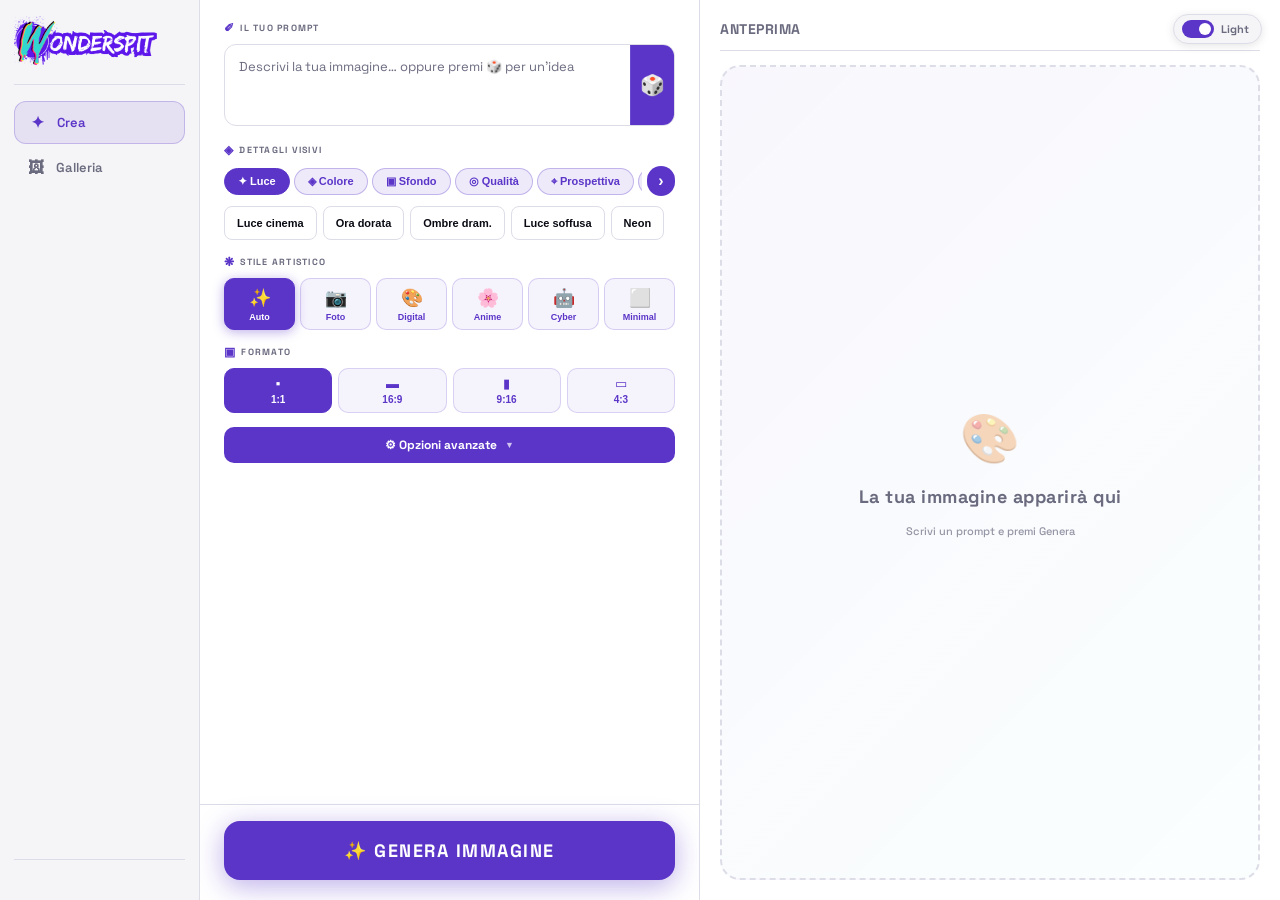
==== index.html @ 59186861 "Add files via upload" ====
<!DOCTYPE html>
<html lang="it">
<head>
<meta charset="UTF-8">
<meta name="viewport" content="width=device-width, initial-scale=1.0">
<title>WonderSpit | AI</title>
<link rel="icon" type="image/png" href="WonderSpit_Logo.png">
<link href="https://fonts.googleapis.com/css2?family=Bangers&family=Space+Grotesk:wght@400;500;600;700&family=Nunito:wght@800&family=Playfair+Display:ital@1&display=swap" rel="stylesheet">
<style>
:root{
  --violet:#5B35C8;--cyan:#00E5C8;--pink:#F0008C;--yellow:#FFE600;--deep:#3D2F8F;
  --white:#FFFFFF;--black:#080810;
  --bg:#080810;--surface:#1A1A2E;--card:#141428;--border:#2a2050;
  --text:#FFFFFF;--muted:#7a78a0;--danger:#ff4466;
  --c-accent:#5B35C8;--c-accent2:#3D2F8F;--c-violet:#5B35C8;
  --font-title:'Space Grotesk',sans-serif;--font-body:'Space Grotesk',sans-serif;
  --sidebar-w:200px;
  --btn-style-bg:#1e1a3a;--btn-style-color:#a09cc0;--btn-style-border:#3a3060;
  --btn-style-active-bg:rgba(91,53,200,.2);--btn-style-active-color:#9d7fff;--btn-style-active-border:#5B35C8;
  --btn-ratio-bg:#1e1a3a;--btn-ratio-color:#a09cc0;--btn-ratio-border:#3a3060;
  --btn-ratio-active-bg:rgba(91,53,200,.2);--btn-ratio-active-color:#9d7fff;--btn-ratio-active-border:#5B35C8;
  --btn-pa-bg:#1e1a3a;--btn-pa-color:#a09cc0;--btn-pa-border:#3a3060;
  --btn-pa-active-bg:rgba(91,53,200,.2);--btn-pa-active-color:#9d7fff;--btn-pa-active-border:#5B35C8;
  --btn-prompt-bg:#141428;--btn-prompt-color:#ccc;--btn-prompt-border:#2a2050;
  --accordion-bg:#1e1a3a;--accordion-color:#a09cc0;--accordion-border:#3a3060;
  --gen-btn-bg:#5B35C8;--gen-btn-color:#FFFFFF;
}
body.light{--bg:#FFFFFF;--surface:#F5F5F7;--card:#EBEBF0;--border:#DDDDE8;--text:#0A0A14;--muted:#6B6B80;
  --btn-style-bg:#EBEBF0;--btn-style-color:#6B6B80;--btn-style-border:#DDDDE8;
  --btn-style-active-bg:rgba(91,53,200,.08);--btn-style-active-color:#5B35C8;--btn-style-active-border:#5B35C8;
  --btn-ratio-bg:#EBEBF0;--btn-ratio-color:#6B6B80;--btn-ratio-border:#DDDDE8;
  --btn-ratio-active-bg:rgba(91,53,200,.08);--btn-ratio-active-color:#5B35C8;--btn-ratio-active-border:#5B35C8;
  --btn-pa-bg:#EBEBF0;--btn-pa-color:#6B6B80;--btn-pa-border:#DDDDE8;
  --btn-pa-active-bg:rgba(91,53,200,.08);--btn-pa-active-color:#5B35C8;--btn-pa-active-border:#5B35C8;
  --btn-prompt-bg:#F5F5F7;--btn-prompt-color:#0A0A14;--btn-prompt-border:#DDDDE8;
  --accordion-bg:#EBEBF0;--accordion-color:#6B6B80;--accordion-border:#DDDDE8;
  --gen-btn-bg:#5B35C8;--gen-btn-color:#FFFFFF;
}
*,*::before,*::after{box-sizing:border-box;margin:0;padding:0;-webkit-tap-highlight-color:transparent;}
body{background:var(--bg);color:var(--text);font-family:var(--font-body);height:100svh;overflow:hidden;transition:background .3s,color .3s;}
@media(max-width:1023px){body{height:auto;overflow-x:hidden;overflow-y:auto;}}

/* ── LAYOUT ── */
#app{display:flex;height:100svh;overflow:hidden;}
#sidebar{width:var(--sidebar-w);flex-shrink:0;background:var(--surface);border-right:1px solid var(--border);display:flex;flex-direction:column;height:100svh;padding:16px 14px 24px;overflow:hidden;}
#themeToggleFixed{
  position:fixed;top:14px;right:18px;z-index:150;
  display:flex;align-items:center;gap:7px;
  background:var(--surface);border:1px solid var(--border);
  border-radius:20px;padding:5px 12px 5px 8px;
  cursor:pointer;transition:all .2s;
  font-family:'Space Grotesk',sans-serif;font-size:11px;font-weight:700;color:var(--muted);
  box-shadow:0 2px 10px rgba(0,0,0,.1);
}
#themeToggleFixed:hover{border-color:var(--c-violet);color:var(--text);}
.theme-toggle-pill{width:32px;height:18px;border-radius:9px;background:var(--border);position:relative;flex-shrink:0;transition:background .2s;}
body.light .theme-toggle-pill{background:var(--c-violet);}
.theme-toggle-dot{position:absolute;width:12px;height:12px;border-radius:50%;background:#ccc;top:3px;left:3px;transition:left .2s;}
body.light .theme-toggle-dot{left:17px;background:#fff;}
#themeToggleFixed .toggle-label{font-size:11px;font-weight:700;}
.sidebar-logo{padding-bottom:18px;border-bottom:1px solid var(--border);margin-bottom:18px;cursor:default;user-select:none;display:flex;align-items:center;gap:6px;}
.logo-img-wrap{display:flex;align-items:center;gap:4px;flex:1;}
.logo-img{height:36px;width:auto;object-fit:contain;display:block;}
.logo-img.hidden{display:none;}
.logo-ai{font-family:'Space Grotesk',sans-serif;font-size:18px;font-weight:800;letter-spacing:-1px;line-height:1;color:var(--c-violet);position:relative;top:2px;}
.mobile-logo-wrap{display:flex;align-items:center;gap:4px;}
.mobile-logo-img{height:28px;width:auto;object-fit:contain;}
.mobile-logo-img.hidden{display:none;}
.mobile-logo-text{font-family:var(--font-title);font-size:22px;letter-spacing:2px;background:linear-gradient(90deg,var(--c-accent),var(--c-violet),var(--c-accent2));-webkit-background-clip:text;-webkit-text-fill-color:transparent;background-clip:text;cursor:default;user-select:none;}
.mobile-logo-ai{font-family:'Space Grotesk',sans-serif;font-size:15px;font-weight:800;letter-spacing:-1px;color:var(--c-violet);position:relative;top:1px;}
.sidebar-nav{display:flex;flex-direction:column;gap:3px;flex:1;}
.snav-btn{display:flex;align-items:center;gap:10px;padding:10px 12px;border-radius:12px;border:none;background:none;color:var(--muted);font-family:var(--font-body);font-size:13px;font-weight:600;cursor:pointer;width:100%;text-align:left;transition:all .15s;}
.snav-btn:hover{background:var(--card);color:var(--text);}
.snav-btn.active{background:rgba(91,53,200,.1);color:var(--c-violet);border:1px solid rgba(91,53,200,.25);}
.snav-icon{font-size:16px;width:20px;text-align:center;}
.sidebar-footer{font-size:10px;color:var(--muted);line-height:1.8;padding-top:16px;border-top:1px solid var(--border);}
.sidebar-footer strong{color:var(--c-violet);}

/* ── LOGO SIDEBAR — più grande, più in alto, più a sinistra ── */
.sidebar-logo{
  padding:0 0 16px 0;
  border-bottom:1px solid var(--border);
  margin-bottom:16px;
  cursor:default;user-select:none;
  display:flex;align-items:center;
}
.logo-img-wrap{display:flex;align-items:center;gap:4px;flex:1;}
.logo-img{height:52px;width:auto;object-fit:contain;display:block;}
.logo-img.hidden{display:none;}

/* ── CONTROLS layout ── */
#controls{width:500px;flex-shrink:0;display:flex;flex-direction:column;height:100svh;overflow:hidden;border-right:1px solid var(--border);}
#controls-scroll{flex:1;overflow-y:auto;overflow-x:hidden;padding:20px 24px 12px;display:flex;flex-direction:column;gap:14px;}
#controls-scroll::-webkit-scrollbar{width:3px;}
#controls-scroll::-webkit-scrollbar-thumb{background:var(--border);border-radius:2px;}
#controls-footer{padding:12px 24px 20px;flex-shrink:0;border-top:1px solid var(--border);background:var(--bg);}
body.light #controls-footer{background:var(--bg);}
.controls-spacer{display:none;}

#preview-col{flex:1;min-width:260px;display:flex;flex-direction:column;height:100svh;overflow:hidden;padding:20px 20px;}
#screen-gallery,#screen-pro{display:none;flex:1;flex-direction:column;height:100svh;overflow-y:auto;padding:32px 40px;}
#screen-gallery.active,#screen-pro.active{display:flex;flex-direction:column;}

#mobile-header{display:none;}
#bottom-nav{display:none;}
#genBtnMobile{display:none;}
.slabel{
  font-size:9px;font-weight:700;color:var(--muted);
  text-transform:uppercase;letter-spacing:.14em;
  display:flex;align-items:center;gap:5px;
  margin-bottom:8px;
}
.slabel-icon{font-size:12px;font-style:normal;color:var(--c-violet);}

/* ── PROMPT AREA ── */
.prompt-wrap{background:#fff;border:1.5px solid var(--border);border-radius:12px;overflow:hidden;transition:border-color .25s;flex-shrink:0;position:relative;}
body:not(.light) .prompt-wrap{background:var(--surface);}
.prompt-wrap:focus-within{border-color:var(--c-violet);box-shadow:0 0 0 3px rgba(91,53,200,.1);}
.prompt-wrap.err{border-color:var(--danger);}
#promptInput{flex:1;background:transparent;border:none;color:var(--text);font-size:13px;font-family:var(--font-body);padding:12px 10px 12px 14px;resize:none;line-height:1.5;height:80px;}
#promptInput:focus{outline:none;}
#promptInput::placeholder{color:var(--muted);}
.prompt-input-row{display:flex;align-items:flex-start;gap:0;}
#diceBtn{
  flex-shrink:0;width:44px;height:80px;
  background:var(--c-violet);border:none;border-left:1px solid rgba(255,255,255,.1);
  cursor:pointer;display:flex;align-items:center;justify-content:center;
  font-size:20px;transition:background .2s;
}
#diceBtn:hover{background:var(--deep);}
#diceBtn .dice-icon{display:inline-block;}
#diceBtn.rolling .dice-icon{animation:diceRoll .4s ease;}
@keyframes diceRoll{0%{transform:rotate(0) scale(1)}50%{transform:rotate(180deg) scale(1.3)}100%{transform:rotate(360deg) scale(1)}}
#errorMsg{padding:0 14px 8px;color:var(--danger);font-size:11px;display:none;font-weight:600;}

/* ── DETTAGLI VISIVI — tab categorie + chip ── */
.dv-wrap{flex-shrink:0;margin-top:16px;}
.dv-label{font-size:9px;font-weight:700;color:var(--muted);text-transform:uppercase;letter-spacing:.14em;display:flex;align-items:center;gap:5px;margin-bottom:8px;}
.dv-label-icon{font-size:12px;color:var(--c-violet);}

/* Tab row con scroll e frecce pill sx+dx */
.dv-tab-row-wrap{display:flex;align-items:center;gap:5px;}
.dv-tab-row{display:flex;gap:4px;overflow-x:auto;scrollbar-width:none;flex:1;}
.dv-tab-row::-webkit-scrollbar{display:none;}
/* Tab CATEGORIA — pill viola */
.dv-tab{padding:6px 13px;background:rgba(91,53,200,.1);border:1px solid rgba(91,53,200,.3);border-radius:20px;font-size:11px;font-weight:700;color:var(--c-violet);cursor:pointer;transition:all .15s;white-space:nowrap;user-select:none;flex-shrink:0;display:inline-flex;align-items:center;gap:3px;}
.dv-tab:hover{background:rgba(91,53,200,.2);border-color:var(--c-violet);}
.dv-tab.active{background:var(--c-violet);border-color:var(--c-violet);color:#fff;}
body.light .dv-tab{background:rgba(91,53,200,.1);border-color:rgba(91,53,200,.3);color:var(--c-violet);}
body.light .dv-tab:hover{background:rgba(91,53,200,.18);}
body.light .dv-tab.active{background:var(--c-violet);border-color:var(--c-violet);color:#fff;}
/* Badge contatore nella tab Attivi */
.dv-tab-badge{display:inline-flex;align-items:center;justify-content:center;background:rgba(255,255,255,.3);color:#fff;width:16px;height:16px;border-radius:50%;font-size:9px;font-weight:800;flex-shrink:0;}
.dv-tab:not(.active) .dv-tab-badge{background:var(--c-violet);color:#fff;}
body.light .dv-tab:not(.active) .dv-tab-badge{background:var(--c-violet);color:#fff;}
/* Frecce pill */
.dv-arrow{flex-shrink:0;width:28px;height:30px;background:var(--c-violet);border:none;border-radius:14px;display:flex;align-items:center;justify-content:center;cursor:pointer;color:#fff;font-size:16px;font-weight:700;line-height:1;transition:opacity .15s;padding:0;}
.dv-arrow:hover{opacity:.82;}
.dv-arrow.hidden{display:none;}

/* Chip FIGLIO — rettangolare, testo del tema (scuro in light, chiaro in dark), distinguibile */
.dv-chips{display:flex;flex-wrap:wrap;gap:6px;margin-top:10px;min-height:34px;}
.dv-chip{padding:5px 12px;background:var(--surface);border:1.5px solid var(--border);border-radius:8px;font-size:11px;font-weight:600;color:var(--text);cursor:pointer;transition:all .15s;user-select:none;}
.dv-chip:hover{border-color:var(--c-violet);background:rgba(91,53,200,.06);}
.dv-chip.active{background:var(--c-violet);border-color:var(--c-violet);color:#fff;font-weight:700;}
body.light .dv-chip{background:#fff;border-color:#DDDDE8;color:#0A0A14;}
body.light .dv-chip:hover{border-color:var(--c-violet);background:rgba(91,53,200,.05);}
body.light .dv-chip.active{background:var(--c-violet);border-color:var(--c-violet);color:#fff;}

/* Chip nella view Attivi — con X rimuovi */
.dv-chip-active-item{display:inline-flex;align-items:center;gap:5px;padding:4px 8px 4px 11px;background:var(--c-violet);border:none;border-radius:8px;font-size:11px;font-weight:600;color:#fff;cursor:default;}
.dv-chip-remove{display:inline-flex;align-items:center;justify-content:center;width:15px;height:15px;border-radius:50%;background:rgba(255,255,255,.25);border:none;cursor:pointer;color:#fff;font-size:10px;font-weight:700;line-height:1;padding:0;transition:background .15s;flex-shrink:0;}
.dv-chip-remove:hover{background:rgba(255,255,255,.45);}
.dv-empty-msg{font-size:11px;color:var(--muted);font-style:italic;padding:4px 0;}

/* ── STYLES — viola per evidenziare importanza ── */
.style-grid{display:grid;grid-template-columns:repeat(6,1fr);gap:5px;flex-shrink:0;}
.style-btn{
  padding:8px 3px 7px;
  background:rgba(91,53,200,.08);
  border:1.5px solid rgba(91,53,200,.25);
  border-radius:10px;cursor:pointer;
  display:flex;flex-direction:column;align-items:center;gap:3px;
  transition:all .15s;
}
.style-btn:hover{border-color:var(--c-violet);background:rgba(91,53,200,.15);}
.style-btn.active{background:var(--c-violet);border-color:var(--c-violet);box-shadow:0 2px 12px rgba(91,53,200,.4);}
body.light .style-btn{background:rgba(91,53,200,.06);border-color:rgba(91,53,200,.2);}
body.light .style-btn:hover{background:rgba(91,53,200,.12);}
body.light .style-btn.active{background:var(--c-violet);border-color:var(--c-violet);}
.style-emoji{font-size:18px;}
.style-label{font-size:9px;font-weight:700;color:var(--c-violet);}
body.light .style-label{color:var(--c-violet);}
.style-btn.active .style-label{color:#fff;}

/* ── RATIO ── */
.ratio-row{display:flex;gap:6px;flex-shrink:0;}
.ratio-btn{flex:1;padding:7px 4px;background:rgba(91,53,200,.07);border:1.5px solid rgba(91,53,200,.2);border-radius:10px;cursor:pointer;display:flex;flex-direction:column;align-items:center;gap:3px;transition:all .15s;}
.ratio-btn:hover{border-color:var(--c-violet);background:rgba(91,53,200,.14);}
.ratio-btn.active{background:var(--c-violet);border-color:var(--c-violet);}
.ratio-icon{font-size:13px;color:var(--c-violet);}
.ratio-label{font-size:10px;font-weight:700;color:var(--c-violet);}
.ratio-btn.active .ratio-icon,.ratio-btn.active .ratio-label{color:#fff;}
body.light .ratio-btn{background:rgba(91,53,200,.06);border-color:rgba(91,53,200,.18);}
body.light .ratio-btn:hover{background:rgba(91,53,200,.12);}
body.light .ratio-btn.active{background:var(--c-violet);border-color:var(--c-violet);}

/* ── ACCORDION OPZIONI AVANZATE ── */
.accordion{flex-shrink:0;}
.accordion-header{display:flex;align-items:center;justify-content:center;gap:8px;padding:10px 14px;background:var(--c-violet);border:none;border-radius:10px;cursor:pointer;transition:all .15s;user-select:none;}
.accordion-header:hover{opacity:.88;}
.accordion-header.open{border-radius:10px 10px 0 0;opacity:.95;}
.accordion-title{font-size:12px;font-weight:700;color:#fff;display:flex;align-items:center;gap:6px;}
.accordion-arrow{font-size:9px;color:rgba(255,255,255,.7);transition:transform .2s;}
.accordion-header.open .accordion-arrow{transform:rotate(180deg);}
.accordion-body{display:none;background:var(--accordion-bg);border:1px solid var(--c-violet);border-top:none;border-radius:0 0 10px 10px;padding:12px;}
.accordion-body.open{display:block;}
.adv-row{margin-bottom:10px;}
.adv-row:last-child{margin-bottom:0;}
.adv-label{font-size:10px;font-weight:700;color:var(--muted);text-transform:uppercase;letter-spacing:.1em;display:block;margin-bottom:5px;}
.adv-input{width:100%;background:#fff;border:1px solid var(--border);border-radius:8px;color:#0A0A14;font-size:12px;font-family:var(--font-body);padding:8px 10px;resize:none;transition:border-color .2s;}
body:not(.light) .adv-input{background:#1e1a3a;color:var(--text);}
.adv-input:focus{outline:none;border-color:var(--c-violet);}
.adv-toggles{display:flex;flex-direction:column;gap:0;}
.adv-toggle-row{display:flex;align-items:center;justify-content:space-between;padding:7px 0;border-bottom:1px solid var(--border);}
.adv-toggle-row:last-child{border-bottom:none;padding-bottom:0;}
.adv-toggle-row span{font-size:12px;font-weight:500;}
.toggle-track{width:40px;height:22px;border-radius:11px;background:var(--border);position:relative;cursor:pointer;transition:background .2s;flex-shrink:0;border:none;}
.toggle-track.on{background:var(--c-violet);}
.toggle-thumb{position:absolute;width:16px;height:16px;border-radius:50%;background:#ccc;top:3px;left:3px;transition:left .2s;}
.toggle-track.on .toggle-thumb{left:21px;background:#e8e8e8;}
.adv-hint{font-size:10px;color:var(--muted);margin-top:4px;}

/* ── STATUS ── */
#statusBar{display:none;align-items:center;gap:8px;background:var(--surface);border:1px solid var(--border);border-radius:10px;padding:8px 12px;font-size:12px;font-weight:600;flex-shrink:0;}
#statusBar.show{display:flex;}
#statusBar.ok{border-color:var(--c-accent);color:var(--c-accent);}
#statusBar.fail{border-color:var(--danger);color:var(--danger);}
#statusBar.loading{border-color:var(--c-violet);color:var(--muted);}
.status-spin{width:14px;height:14px;border:2px solid rgba(0,229,200,.2);border-top-color:var(--c-accent);border-radius:50%;animation:spin .7s linear infinite;flex-shrink:0;}
#cooldownBar{display:none;background:var(--surface);border:1px solid var(--yellow);border-radius:10px;padding:8px 12px;flex-shrink:0;}
#cooldownBar.show{display:block;}
#cooldownText{font-size:11px;color:var(--yellow);margin-bottom:6px;font-weight:600;}
#cooldownTrack{width:100%;height:2px;background:var(--border);border-radius:2px;}
#cooldownFill{height:2px;background:linear-gradient(90deg,var(--c-accent),var(--c-violet));border-radius:2px;width:100%;transition:width .1s linear;}

/* MODIFICA 03 — GEN BUTTON più grande e prominente */
#genBtn{
  width:100%;padding:18px;
  background:var(--gen-btn-bg);color:var(--gen-btn-color);
  border:none;border-radius:16px;
  font-size:18px;font-weight:800;
  font-family:'Space Grotesk',sans-serif;
  cursor:pointer;letter-spacing:1.5px;
  transition:all .2s;
  box-shadow:0 6px 28px rgba(91,53,200,.4);
  flex-shrink:0;
  margin-top:4px;
}
#genBtn:disabled{background:var(--border);color:var(--muted);box-shadow:none;cursor:not-allowed;}
#genBtn:not(:disabled):hover{transform:translateY(-2px);box-shadow:0 10px 36px rgba(91,53,200,.55);}

/* ── PREVIEW ── */
#preview-header{font-family:'Space Grotesk',sans-serif;font-size:14px;font-weight:700;letter-spacing:.5px;color:var(--muted);margin-bottom:14px;padding-bottom:12px;border-bottom:1px solid var(--border);flex-shrink:0;text-transform:uppercase;}
#previewPlaceholder{flex:1;display:flex;flex-direction:column;align-items:center;justify-content:center;gap:16px;border:2px dashed var(--border);border-radius:20px;text-align:center;padding:32px;background:linear-gradient(135deg,rgba(91,53,200,.04),rgba(0,229,200,.02));}
.preview-icon{font-size:48px;opacity:.4;}
.preview-text{font-family:'Space Grotesk',sans-serif;font-size:18px;font-weight:700;letter-spacing:.5px;color:var(--muted);}
.preview-sub{font-size:11px;color:var(--muted);opacity:.7;font-weight:500;}
#outputArea{flex:1;display:none;flex-direction:column;border:1px solid var(--border);border-radius:20px;overflow:hidden;background:var(--card);}
#outputArea.visible{display:flex;}
#spinnerBox{flex:1;display:flex;flex-direction:column;align-items:center;justify-content:center;gap:14px;position:relative;}
#spinnerBox::before{content:'';position:absolute;width:100px;height:100px;border-radius:50%;background:radial-gradient(circle,rgba(91,53,200,.3),transparent 70%);animation:pulse 2s ease infinite;}
.big-spin{width:44px;height:44px;border:3px solid var(--border);border-top-color:var(--c-accent);border-right-color:var(--c-violet);border-radius:50%;animation:spin .9s linear infinite;position:relative;z-index:1;}
#spinnerMsg{font-size:13px;color:var(--muted);text-align:center;padding:0 20px;line-height:1.6;position:relative;z-index:1;font-weight:500;}
#generatedImg{width:100%;flex:1;object-fit:contain;display:none;cursor:zoom-in;min-height:0;}
.img-actions{display:none;gap:8px;padding:10px 12px;flex-shrink:0;border-top:1px solid var(--border);}
.img-actions.visible{display:flex;}
.img-btn{flex:1;padding:9px 6px;border-radius:10px;font-size:11px;font-weight:700;font-family:var(--font-body);cursor:pointer;border:1px solid var(--border);background:var(--surface);color:var(--text);transition:all .15s;}
.img-btn:hover{border-color:var(--c-violet);}
.img-btn.primary{background:linear-gradient(135deg,var(--c-accent),var(--c-violet));color:#FFFFFF;border:none;font-weight:800;}
/* ── MODIFICA PANEL ── */
#modificaPanel{display:none;padding:10px 12px;flex-shrink:0;border-top:1px solid var(--border);background:var(--surface);}
#modificaPanel.open{display:block;}
.modifica-label{font-size:10px;font-weight:700;color:var(--muted);text-transform:uppercase;letter-spacing:.1em;margin-bottom:6px;display:block;}
#modificaInput{width:100%;background:var(--card);border:1.5px solid var(--border);border-radius:10px;color:var(--text);font-size:12px;font-family:var(--font-body);padding:9px 12px;resize:none;transition:border-color .2s;margin-bottom:8px;}
#modificaInput:focus{outline:none;border-color:var(--c-violet);}
#modificaInput::placeholder{color:var(--muted);}
#modificaGoBtn{width:100%;padding:10px;background:linear-gradient(135deg,var(--c-violet),var(--c-accent2));color:#FFFFFF;border:none;border-radius:10px;font-size:12px;font-weight:800;font-family:var(--font-body);cursor:pointer;letter-spacing:.5px;transition:opacity .2s;}
#modificaGoBtn:hover{opacity:.88;}
/* ── COMPARE OVERLAY ── */
#compareOverlay{display:none;position:absolute;inset:0;z-index:50;background:var(--surface);border-radius:20px;flex-direction:column;overflow:hidden;}
#compareOverlay.open{display:flex;}
#outputArea{position:relative;}
.compare-imgs{display:flex;flex:1;gap:0;min-height:0;}
.compare-side{flex:1;display:flex;flex-direction:column;align-items:center;padding:10px 8px 6px;gap:6px;min-width:0;}
.compare-side:first-child{border-right:1px solid var(--border);}
.compare-tag{font-size:9px;font-weight:700;text-transform:uppercase;letter-spacing:.1em;color:var(--muted);}
.compare-img{width:100%;flex:1;object-fit:contain;border-radius:10px;min-height:0;cursor:zoom-in;}
.compare-actions{display:flex;gap:8px;padding:10px 12px;flex-shrink:0;border-top:1px solid var(--border);}
.compare-btn{flex:1;padding:10px 6px;border-radius:10px;font-size:11px;font-weight:700;font-family:var(--font-body);cursor:pointer;border:none;transition:all .15s;}
.compare-btn.keep{background:linear-gradient(135deg,var(--c-violet),var(--c-accent2));color:#FFFFFF;}
.compare-btn.back{background:var(--card);color:var(--text);border:1px solid var(--border);}
.compare-btn.keep:hover{opacity:.88;}
.compare-btn.back:hover{border-color:var(--c-violet);}
#ctaWrap{display:none;padding:10px 12px;flex-shrink:0;border-top:1px solid var(--border);}
#ctaWrap.visible{display:block;}
.ctaB-inner{background:linear-gradient(135deg,rgba(91,53,200,.15),rgba(0,229,200,.08));border:1px solid rgba(91,53,200,.35);border-radius:12px;padding:12px 14px;display:flex;align-items:center;justify-content:space-between;gap:12px;}
.ctaB-texts{flex:1;}
.ctaB-tag{font-size:9px;font-weight:700;color:var(--c-accent);text-transform:uppercase;letter-spacing:.1em;margin-bottom:3px;}
.ctaB-title{font-family:var(--font-title);font-size:15px;letter-spacing:1px;color:var(--text);}
.ctaB-btn{flex-shrink:0;padding:9px 14px;background:linear-gradient(135deg,var(--c-violet),var(--c-accent2));border-radius:10px;border:none;color:var(--white);font-family:var(--font-title);font-size:13px;letter-spacing:1px;cursor:pointer;text-decoration:none;white-space:nowrap;}

/* ── GALLERY ── */
.wonder-title{font-family:var(--font-title);font-size:32px;letter-spacing:2px;line-height:1;background:linear-gradient(90deg,var(--c-accent) 0%,var(--c-violet) 60%,var(--c-accent2) 100%);-webkit-background-clip:text;-webkit-text-fill-color:transparent;background-clip:text;}
.gallery-grid{display:grid;grid-template-columns:repeat(4,1fr);gap:14px;}
.gallery-item{background:var(--card);border:1px solid var(--border);border-radius:14px;overflow:hidden;transition:transform .2s;}
.gallery-item:hover{transform:translateY(-2px);}
.gallery-item img{width:100%;aspect-ratio:1;object-fit:cover;display:block;cursor:zoom-in;}
.gallery-caption{font-size:11px;color:var(--muted);padding:7px 10px 4px;white-space:nowrap;overflow:hidden;text-overflow:ellipsis;font-weight:500;}
.gallery-actions{display:flex;gap:5px;padding:5px 8px 9px;}
.gal-btn{flex:1;padding:5px;background:var(--surface);border:1px solid var(--border);border-radius:7px;font-size:10px;font-family:var(--font-body);color:var(--text);cursor:pointer;font-weight:600;}
.gal-btn.ac{color:var(--c-accent);border-color:rgba(0,229,200,.3);}
.empty-state{background:var(--surface);border:1px dashed var(--border);border-radius:18px;padding:60px 24px;text-align:center;}
.empty-icon{font-size:52px;margin-bottom:12px;}
.empty-state p{color:var(--muted);font-size:15px;font-weight:600;}
.empty-state span{font-size:12px;color:var(--muted);display:block;margin-top:5px;}

/* ── MODAL ── */
#modal{position:fixed;inset:0;background:rgba(8,8,16,.95);display:none;align-items:center;justify-content:center;z-index:999;padding:20px;flex-direction:column;gap:14px;backdrop-filter:blur(8px);}
#modal.open{display:flex;}
#modalImg{max-width:100%;max-height:75vh;border-radius:14px;object-fit:contain;box-shadow:0 0 80px rgba(91,53,200,.4);}
.modal-actions{display:flex;gap:10px;}
.modal-btn{padding:11px 26px;border-radius:11px;font-size:13px;font-weight:700;font-family:var(--font-body);cursor:pointer;border:none;}
.modal-btn.dl{background:linear-gradient(135deg,var(--c-accent),var(--c-violet));color:var(--black);}
.modal-btn.cl{background:var(--card);color:var(--text);border:1px solid var(--border);}

/* ════════════════════════════════
   ADMIN PANEL
════════════════════════════════ */
#adminOverlay{position:fixed;inset:0;background:rgba(8,8,16,.97);z-index:1000;display:none;flex-direction:column;backdrop-filter:blur(12px);}
#adminOverlay.open{display:flex;}
#adminLogin{flex:1;display:flex;flex-direction:column;align-items:center;justify-content:center;padding:32px;}
.admin-logo{font-family:var(--font-title);font-size:42px;letter-spacing:3px;background:linear-gradient(90deg,var(--c-accent),var(--c-violet),var(--c-accent2));-webkit-background-clip:text;-webkit-text-fill-color:transparent;background-clip:text;margin-bottom:6px;}
.admin-sub{font-size:12px;color:#7a78a0;margin-bottom:36px;text-align:center;}
.admin-field{width:100%;max-width:320px;margin-bottom:10px;}
.admin-field input{width:100%;background:#1a1a2e;border:1.5px solid #2a2050;border-radius:12px;color:#fff;font-size:14px;font-family:var(--font-body);padding:13px 15px;transition:border-color .2s;}
.admin-field input:focus{outline:none;border-color:var(--c-accent);}
.admin-field input::placeholder{color:#7a78a0;}
.admin-login-btn{width:100%;max-width:320px;padding:14px;background:linear-gradient(135deg,var(--c-accent),var(--c-violet));color:#080810;border:none;border-radius:12px;font-size:16px;font-weight:800;font-family:var(--font-title);letter-spacing:2px;cursor:pointer;margin-top:6px;}
#loginError{color:var(--danger);font-size:12px;font-weight:600;margin-top:8px;display:none;}
.admin-close-login{margin-top:18px;background:none;border:none;color:#7a78a0;font-size:12px;cursor:pointer;font-family:var(--font-body);}
#adminPanel{display:none;flex:1;flex-direction:column;overflow:hidden;}
#adminPanel.open{display:flex;}
.admin-topbar{display:flex;align-items:center;justify-content:space-between;padding:14px 20px;border-bottom:1px solid #2a2050;background:#0f0f1e;}
.admin-topbar-title{font-family:var(--font-title);font-size:20px;letter-spacing:2px;color:var(--c-accent);}
.admin-exit{background:none;border:1px solid #2a2050;color:#7a78a0;padding:7px 14px;border-radius:9px;font-size:11px;font-weight:700;cursor:pointer;font-family:var(--font-body);}
.admin-exit:hover{border-color:var(--danger);color:var(--danger);}
.admin-body{display:flex;flex:1;overflow:hidden;}
.admin-tabs{width:180px;flex-shrink:0;border-right:1px solid #2a2050;padding:14px 10px;display:flex;flex-direction:column;gap:3px;background:#0a0a18;overflow-y:auto;}
.admin-tab{padding:9px 13px;border-radius:9px;border:none;background:none;color:#7a78a0;font-size:12px;font-weight:600;cursor:pointer;text-align:left;font-family:var(--font-body);transition:all .15s;display:flex;align-items:center;gap:8px;}
.admin-tab:hover{background:#1a1a2e;color:#fff;}
.admin-tab.active{background:rgba(0,229,200,.08);color:var(--c-accent);border:1px solid rgba(0,229,200,.15);}
.admin-tab-icon{font-size:15px;width:18px;text-align:center;}
.admin-content{flex:1;overflow-y:auto;padding:20px;}
.admin-section{display:none;}.admin-section.active{display:block;}
.a-title{font-family:var(--font-title);font-size:20px;letter-spacing:1px;color:#fff;margin-bottom:3px;}
.a-desc{font-size:11px;color:#7a78a0;margin-bottom:20px;}
.a-card{background:#111122;border:1px solid #1e1e35;border-radius:12px;padding:16px;margin-bottom:12px;}
.a-card-title{font-size:10px;font-weight:700;color:#7a78a0;text-transform:uppercase;letter-spacing:.1em;margin-bottom:12px;}
.a-row{display:flex;align-items:center;justify-content:space-between;padding:9px 0;border-bottom:1px solid #1e1e35;gap:12px;}
.a-row:last-child{border-bottom:none;padding-bottom:0;}
.a-row-label{font-size:12px;font-weight:500;color:#ccc;flex:1;}
.a-row-sub{font-size:10px;color:#7a78a0;margin-top:2px;}
.a-input{background:#1a1a2e;border:1px solid #2a2050;border-radius:7px;color:#fff;font-size:12px;font-family:var(--font-body);padding:7px 11px;transition:border-color .2s;width:190px;}
.a-input:focus{outline:none;border-color:var(--c-accent);}
.a-select{background:#1a1a2e;border:1px solid #2a2050;border-radius:7px;color:#fff;font-size:12px;font-family:var(--font-body);padding:7px 11px;cursor:pointer;}
.a-select:focus{outline:none;border-color:var(--c-accent);}
.a-btn{padding:7px 14px;border-radius:7px;font-size:11px;font-weight:700;font-family:var(--font-body);cursor:pointer;transition:all .15s;}
.a-btn.primary{background:linear-gradient(135deg,var(--c-accent),var(--c-violet));color:#080810;border:none;}
.a-btn.danger{background:none;border:1px solid var(--danger);color:var(--danger);}
.a-btn.ghost{background:none;border:1px solid #2a2050;color:#ccc;}
.brand-swatches{display:flex;flex-direction:column;gap:9px;margin-top:6px;}
.brand-palette-row{display:flex;align-items:center;gap:7px;}
.swatch-dot{width:20px;height:20px;border-radius:5px;border:1px solid #2a2050;}
.style-item{display:flex;align-items:center;gap:9px;padding:9px 0;border-bottom:1px solid #1e1e35;}
.style-item:last-child{border-bottom:none;}
.style-item-emoji{font-size:22px;width:32px;text-align:center;}
.style-item-info{flex:1;}
.style-item-name{font-size:12px;font-weight:600;color:#fff;}
.style-item-prompt{font-size:10px;color:#7a78a0;margin-top:2px;white-space:nowrap;overflow:hidden;text-overflow:ellipsis;max-width:220px;}
.s-toggle{width:36px;height:20px;border-radius:10px;background:#2a2050;position:relative;cursor:pointer;border:none;transition:background .2s;flex-shrink:0;}
.s-toggle.on{background:linear-gradient(90deg,var(--c-accent),var(--c-violet));}
.s-toggle-thumb{position:absolute;width:14px;height:14px;border-radius:50%;background:#888;top:3px;left:3px;transition:left .2s;}
.s-toggle.on .s-toggle-thumb{left:19px;background:#080810;}
.api-card{background:#111122;border:1px solid #1e1e35;border-radius:12px;padding:14px;margin-bottom:10px;position:relative;}
.api-active-badge{display:none;position:absolute;top:10px;right:10px;background:rgba(0,229,200,.15);border:1px solid rgba(0,229,200,.3);color:var(--c-accent);font-size:9px;font-weight:700;padding:2px 7px;border-radius:5px;letter-spacing:.05em;}
.api-active-badge.show{display:block;}
.api-name{font-size:13px;font-weight:700;color:#fff;margin-bottom:4px;}
.api-desc{font-size:11px;color:#7a78a0;margin-bottom:10px;}
.api-key-row{display:flex;gap:7px;margin-bottom:8px;}
.api-key-input{flex:1;background:#1a1a2e;border:1px solid #2a2050;border-radius:7px;color:#fff;font-size:12px;font-family:var(--font-body);padding:7px 11px;}
.api-key-input:focus{outline:none;border-color:var(--c-accent);}
.user-item{display:flex;align-items:center;gap:10px;padding:9px 0;border-bottom:1px solid #1e1e35;}
.user-item:last-child{border-bottom:none;}
.user-avatar{width:32px;height:32px;border-radius:50%;background:linear-gradient(135deg,var(--c-accent),var(--c-violet));display:flex;align-items:center;justify-content:center;font-size:13px;font-weight:700;color:#080810;flex-shrink:0;}
.user-info{flex:1;}
.user-name{font-size:12px;font-weight:600;color:#fff;display:flex;align-items:center;gap:7px;}
.user-badge{font-size:9px;padding:2px 6px;border-radius:4px;font-weight:700;}
.user-badge.admin{background:rgba(0,229,200,.15);color:var(--c-accent);}
.user-badge.user{background:rgba(91,53,200,.15);color:#9d7fff;}
.user-role-label{font-size:10px;color:#7a78a0;margin-top:2px;}
.admin-save-bar{padding:12px 20px;border-top:1px solid #2a2050;background:#0a0a18;display:flex;align-items:center;justify-content:space-between;gap:12px;flex-shrink:0;}
.admin-save-msg{font-size:11px;color:#7a78a0;font-weight:600;}
.admin-save-msg.ok{color:var(--c-accent);}

/* MODIFICA 06 — Admin tag DV item styles */
.dv-item{display:flex;align-items:center;gap:9px;padding:9px 0;border-bottom:1px solid #1e1e35;}
.dv-item:last-child{border-bottom:none;}
.dv-item-info{flex:1;}
.dv-item-label{font-size:12px;font-weight:600;color:#fff;}
.dv-item-prompt{font-size:10px;color:#7a78a0;margin-top:2px;white-space:nowrap;overflow:hidden;text-overflow:ellipsis;max-width:220px;}
/* Categoria admin accordion */
.cat-admin-block{background:#111122;border:1px solid #1e1e35;border-radius:12px;margin-bottom:10px;overflow:hidden;}
.cat-admin-header{display:flex;align-items:center;gap:8px;padding:12px 14px;cursor:pointer;user-select:none;}
.cat-admin-header:hover{background:rgba(255,255,255,.03);}
.cat-admin-icon{font-size:14px;color:#9d7fff;width:18px;text-align:center;}
.cat-admin-name{font-size:13px;font-weight:600;color:#fff;flex:1;}
.cat-admin-count{font-size:10px;color:#7a78a0;}
.cat-admin-arrow{font-size:9px;color:#7a78a0;transition:transform .2s;}
.cat-admin-header.open .cat-admin-arrow{transform:rotate(180deg);}
.cat-admin-body{display:none;padding:0 14px 12px;border-top:1px solid #1e1e35;}
.cat-admin-body.open{display:block;}
/* Mobile chip fix */
@media(max-width:1023px){
  .dv-tab-row{gap:4px;}
  .dv-tab{font-size:10px;padding:4px 9px;}
  .dv-chips{gap:4px;}
  .dv-chip{font-size:10px;padding:4px 8px;}
}

@media(max-width:1023px){
  #app{flex-direction:column;height:auto;overflow:visible;}
  #sidebar{display:none!important;}
  #preview-col{display:none!important;}
  #screen-gallery,#screen-pro{display:none;padding:20px 16px 160px;height:auto;overflow:visible;}
  #screen-gallery.active,#screen-pro.active{display:block;}
  #controls{width:100%!important;height:auto!important;overflow:visible!important;border-right:none!important;}
  #controls-scroll{overflow:visible!important;padding:16px 16px 12px!important;gap:12px;}
  #controls-footer{padding:8px 16px 160px!important;border-top:none!important;background:transparent!important;}
  #controls.tab-hidden{display:none!important;}
  #outputArea{display:none;flex-direction:column;border-radius:16px;margin:12px 16px 0;}
  #outputArea.visible{display:flex;}
  #preview-col.output-active{display:flex!important;position:fixed;top:54px;left:0;right:0;bottom:140px;z-index:40;background:var(--bg);overflow-y:auto;flex-direction:column;padding:12px 16px;}
  #generatedImg{width:100%;height:auto;max-height:320px;object-fit:contain;}
  #mobile-header{position:fixed;top:0;left:0;right:0;z-index:100;height:54px;padding:0 16px;background:var(--surface);border-bottom:1px solid var(--border);display:flex!important;align-items:center;justify-content:flex-start;}
  .mobile-logo{font-family:var(--font-title);font-size:26px;letter-spacing:2px;background:linear-gradient(90deg,var(--c-accent),var(--c-violet),var(--c-accent2));-webkit-background-clip:text;-webkit-text-fill-color:transparent;background-clip:text;cursor:default;user-select:none;}
  #app{padding-top:54px;}
  #genBtnMobile{position:fixed;bottom:76px;left:12px;right:12px;z-index:50;display:none;}
  #genBtnMobile.tab-visible{display:block;}
  /* MODIFICA 03 mobile — bottone genera più grande */
  #genBtnMobile button{width:100%;padding:18px;background:var(--gen-btn-bg);color:var(--gen-btn-color);border:none;border-radius:16px;font-size:17px;font-weight:800;font-family:'Space Grotesk',sans-serif;cursor:pointer;letter-spacing:1.5px;box-shadow:0 6px 28px rgba(91,53,200,.4);}
  #genBtnMobile button:disabled{background:var(--border);color:var(--muted);box-shadow:none;}
  #bottom-nav{position:fixed;bottom:0;left:0;right:0;background:var(--surface);border-top:2px solid var(--border);display:flex!important;z-index:60;height:64px;}
  .nav-btn{flex:1;padding:8px 4px;background:none;border:none;display:flex;flex-direction:column;align-items:center;justify-content:center;gap:4px;cursor:pointer;transition:background .15s;position:relative;}
  .nav-btn:first-child{border-right:1px solid var(--border);}
  .nav-btn.active{background:rgba(91,53,200,.07);}
  .nav-icon{font-size:22px;}
  .nav-label{font-size:11px;font-weight:700;color:var(--muted);text-transform:uppercase;letter-spacing:.06em;font-family:var(--font-body);}
  .nav-btn.active .nav-label{color:var(--c-violet);}
  .nav-btn.active .nav-icon{filter:drop-shadow(0 0 4px rgba(91,53,200,.5));}
  .nav-dot{display:none;}
  .style-grid{grid-template-columns:repeat(3,1fr)!important;}
  .gallery-grid{grid-template-columns:1fr 1fr;}
  #genBtn{display:none!important;}
  /* MODIFICA 07 — chip mobile: wrap ok, max 2 righe visibili */
  .dv-chips{flex-wrap:wrap;gap:5px;}
  .dv-chip{font-size:11px;padding:5px 9px;}
  #themeToggle{background:none!important;border:none!important;font-size:22px!important;padding:0!important;width:auto!important;color:var(--muted)!important;}
  @media(max-width:600px){.admin-body{flex-direction:column;}.admin-tabs{width:100%;flex-direction:row;overflow-x:auto;border-right:none;border-bottom:1px solid #2a2050;padding:8px;}.admin-tab{flex-shrink:0;padding:7px 11px;}.admin-content{padding:14px;}.a-row{flex-direction:column;align-items:flex-start;}.a-input{width:100%;}}
}

@keyframes spin{to{transform:rotate(360deg);}}
@keyframes pop{0%{opacity:0;transform:scale(.93)}100%{opacity:1;transform:scale(1)}}
@keyframes pulse{0%,100%{transform:scale(1);opacity:.5}50%{transform:scale(1.3);opacity:1}}
@keyframes glow{0%,100%{box-shadow:0 0 24px rgba(0,229,200,.3),0 0 48px rgba(91,53,200,.2)}50%{box-shadow:0 0 40px rgba(0,229,200,.5),0 0 70px rgba(240,0,140,.2)}}
.img-pop{animation:pop .4s cubic-bezier(.22,1,.36,1) both;}
::-webkit-scrollbar{width:4px;}::-webkit-scrollbar-track{background:transparent;}::-webkit-scrollbar-thumb{background:var(--border);border-radius:2px;}
</style>
</head>
<body>

<div id="themeToggleFixed" onclick="toggleTheme()">
  <div class="theme-toggle-pill"><div class="theme-toggle-dot"></div></div>
  <span class="toggle-label" id="themeLabel">Light</span>
</div>

<div id="mobile-header">
  <div class="mobile-logo-wrap" id="mobileLogoTitle">
    <img class="mobile-logo-img" id="logoImgMobile" src="WonderSpit_Logo.png" alt="WonderSpit" style="height:38px;" onerror="this.classList.add('hidden');document.getElementById('logoFallbackMobile').style.display='block'">
    <span id="logoFallbackMobile" style="display:none;" class="mobile-logo-text">WonderSpit</span>
  </div>
</div>

<!-- ADMIN OVERLAY -->
<div id="adminOverlay">
  <div id="adminLogin">
    <div class="admin-logo">⚙ ADMIN</div>
    <div class="admin-sub">ImmaginAI — Pannello di controllo</div>
    <div class="admin-field"><input type="text" id="adminUser" placeholder="Nome utente" autocomplete="off"></div>
    <div class="admin-field"><input type="password" id="adminPass" placeholder="Password" onkeydown="if(event.key==='Enter')doAdminLogin()"></div>
    <button class="admin-login-btn" onclick="doAdminLogin()">ACCEDI →</button>
    <div id="loginError">⚠ Credenziali errate</div>
    <button class="admin-close-login" onclick="closeAdmin()">✕ Annulla</button>
  </div>
  <div id="adminPanel">
    <div class="admin-topbar">
      <div class="admin-topbar-title">⚙ ADMIN PANEL</div>
      <div style="display:flex;gap:10px;align-items:center;"><span id="adminUserLabel" style="font-size:11px;color:#7a78a0;font-weight:600"></span><button class="admin-exit" onclick="closeAdmin()">✕ Esci</button></div>
    </div>
    <div class="admin-body">
      <div class="admin-tabs">
        <button class="admin-tab active" onclick="aTab('tema',this)"><span class="admin-tab-icon">🎨</span> Tema</button>
        <button class="admin-tab" onclick="aTab('colori',this)"><span class="admin-tab-icon">🌈</span> Colori</button>
        <button class="admin-tab" onclick="aTab('font',this)"><span class="admin-tab-icon">Aa</span> Font</button>
        <button class="admin-tab" onclick="aTab('logo',this)"><span class="admin-tab-icon">🖼</span> Logo & Nav</button>
        <button class="admin-tab" onclick="aTab('stili',this)"><span class="admin-tab-icon">✦</span> Stili AI</button>
        <button class="admin-tab" onclick="aTab('tag',this)"><span class="admin-tab-icon">🏷</span> Tag visivi</button>
        <button class="admin-tab" onclick="aTab('api',this)"><span class="admin-tab-icon">🔌</span> API</button>
        <button class="admin-tab" onclick="aTab('utenti',this)"><span class="admin-tab-icon">👤</span> Utenti</button>
        <button class="admin-tab" onclick="aTab('info',this)"><span class="admin-tab-icon">ℹ</span> Info</button>
      </div>
      <div class="admin-content">
        <div class="admin-section active" id="asec-tema"><div class="a-title">Tema App</div><div class="a-desc">Modalità visiva dell'interfaccia</div>
          <div class="a-card"><div class="a-card-title">Modalità</div>
            <div class="a-row"><div class="a-row-label">Tema attuale<div class="a-row-sub">Anteprima live immediata</div></div><select class="a-select" id="aThemeSelect" onchange="adminApplyTheme(this.value)"><option value="dark">🌙 Dark</option><option value="light">☀️ Light</option></select></div>
          </div>
          <div class="a-card"><div class="a-card-title">Anteprima live</div>
            <div style="background:var(--bg);border:1px solid var(--border);border-radius:10px;padding:14px;display:flex;flex-direction:column;gap:8px;">
              <div style="font-family:var(--font-title);font-size:22px;letter-spacing:2px;background:linear-gradient(90deg,var(--c-accent),var(--c-violet),var(--c-accent2));-webkit-background-clip:text;-webkit-text-fill-color:transparent;background-clip:text;">ImmaginAI</div>
              <div style="background:var(--surface);border:1px solid var(--border);border-radius:8px;padding:8px;font-size:11px;color:var(--muted);">Superficie card</div>
              <div style="display:flex;gap:7px;"><div style="flex:1;background:linear-gradient(135deg,var(--c-accent),var(--c-violet));border-radius:7px;padding:7px;font-size:10px;font-weight:700;color:#080810;text-align:center;">Bottone</div><div style="flex:1;background:var(--card);border:1px solid var(--border);border-radius:7px;padding:7px;font-size:10px;font-weight:700;color:var(--text);text-align:center;">Card</div></div>
            </div>
          </div>
        </div>
        <div class="admin-section" id="asec-colori">
          <div class="a-title">Colori</div><div class="a-desc">Palette brand o colori personalizzati.</div>
          <div class="a-card"><div class="a-card-title">Palette Brand Kit</div><div class="brand-swatches" id="brandSwatches"></div></div>
          <div class="a-card"><div class="a-card-title">Colori personalizzati</div>
            <div class="a-row"><div class="a-row-label">Accento principale<div class="a-row-sub">Bordi attivi, testi</div></div><div style="display:flex;gap:7px;align-items:center;"><input type="color" id="colorAccent" value="#00E5C8" oninput="previewColor('--c-accent',this.value)" style="width:44px;height:32px;padding:2px;cursor:pointer;background:none;border:1px solid #2a2050;border-radius:7px;"><button class="a-btn ghost" onclick="resetColor('accent','#00E5C8','--c-accent')">Reset</button></div></div>
            <div class="a-row"><div class="a-row-label">Accento secondario<div class="a-row-sub">Bottone genera</div></div><div style="display:flex;gap:7px;align-items:center;"><input type="color" id="colorAccent2" value="#F0008C" oninput="previewColor('--c-accent2',this.value)" style="width:44px;height:32px;padding:2px;cursor:pointer;background:none;border:1px solid #2a2050;border-radius:7px;"><button class="a-btn ghost" onclick="resetColor('accent2','#F0008C','--c-accent2')">Reset</button></div></div>
            <div class="a-row"><div class="a-row-label">Viola brand<div class="a-row-sub">Gradienti</div></div><div style="display:flex;gap:7px;align-items:center;"><input type="color" id="colorViolet" value="#5B35C8" oninput="previewColor('--c-violet',this.value)" style="width:44px;height:32px;padding:2px;cursor:pointer;background:none;border:1px solid #2a2050;border-radius:7px;"><button class="a-btn ghost" onclick="resetColor('violet','#5B35C8','--c-violet')">Reset</button></div></div>
          </div>
          <div style="display:flex;gap:9px;"><button class="a-btn primary" onclick="saveColors()">💾 Salva colori</button><button class="a-btn ghost" onclick="resetAllColors()">↺ Reset</button></div>
        </div>
        <div class="admin-section" id="asec-font">
          <div class="a-title">Font</div><div class="a-desc">4 font del brand kit WonderSpit.</div>
          <div class="a-card"><div class="a-card-title">Font titoli</div>
            <div class="a-row"><div class="a-row-label">Titoli e bottone Genera<div id="fontTitlePreview" style="font-size:18px;margin-top:6px;color:#fff;font-family:'Bangers',cursive;">ImmaginAI — GENERA</div></div><select class="a-select" id="fontTitleSelect" onchange="previewFontTitle(this.value)"><option value="Bangers">Bangers (default)</option><option value="Space Grotesk">Space Grotesk</option><option value="Nunito">Nunito ExtraBold</option><option value="Playfair Display">Playfair Display</option></select></div>
          </div>
          <div class="a-card"><div class="a-card-title">Font corpo</div>
            <div class="a-row"><div class="a-row-label">Testo UI<div id="fontBodyPreview" style="font-size:12px;margin-top:6px;color:#ccc;font-family:'Space Grotesk',sans-serif;">Stile · Formato · Galleria</div></div><select class="a-select" id="fontBodySelect" onchange="previewFontBody(this.value)"><option value="Space Grotesk">Space Grotesk (default)</option><option value="Bangers">Bangers</option><option value="Nunito">Nunito</option><option value="Playfair Display">Playfair Display</option></select></div>
          </div>
          <button class="a-btn primary" onclick="saveFonts()">💾 Salva font</button>
        </div>
        <div class="admin-section" id="asec-logo">
          <div class="a-title">Logo & Nav</div><div class="a-desc">Personalizza logo e bottoni di navigazione.</div>
          <div class="a-card">
            <div class="a-card-title">Logo — URL immagine</div>
            <div class="a-row"><div class="a-row-label">Logo desktop (esteso)<div class="a-row-sub">Carica su GitHub, incolla URL</div></div><input type="text" id="logoDesktopUrl" class="a-input" placeholder="WonderSpit_Logo_esteso.png" style="width:100%;margin-top:6px;"></div>
            <div class="a-row"><div class="a-row-label">Logo mobile (icona)<div class="a-row-sub">Versione compatta per smartphone</div></div><input type="text" id="logoMobileUrl" class="a-input" placeholder="WonderSpit_Logo.png" style="width:100%;margin-top:6px;"></div>
            <div style="display:flex;gap:7px;margin-top:10px;"><button class="a-btn primary" onclick="saveLogo()">💾 Salva logo</button><button class="a-btn ghost" onclick="resetLogo()">↺ Reset</button></div>
          </div>
          <div class="a-card" style="margin-top:12px;"><div class="a-card-title">Bottoni navigazione</div><div id="navBtnList"></div><button class="a-btn primary" onclick="saveNavBtns()" style="margin-top:12px;">💾 Salva nav</button></div>
          <div class="a-card" style="margin-top:12px;">
            <div class="a-card-title">Colori bottoni Stile artistico</div>
            <div class="a-row"><div class="a-row-label">Sfondo normale</div><input type="color" id="btnStyleBg" oninput="liveBtn('--btn-style-bg',this.value)" style="width:40px;height:28px;padding:1px;cursor:pointer;background:none;border:1px solid #2a2050;border-radius:5px;"></div>
            <div class="a-row"><div class="a-row-label">Testo normale</div><input type="color" id="btnStyleColor" oninput="liveBtn('--btn-style-color',this.value)" style="width:40px;height:28px;padding:1px;cursor:pointer;background:none;border:1px solid #2a2050;border-radius:5px;"></div>
            <div class="a-row"><div class="a-row-label">Sfondo attivo</div><input type="color" id="btnStyleActiveBg" oninput="liveBtn('--btn-style-active-bg',this.value)" style="width:40px;height:28px;padding:1px;cursor:pointer;background:none;border:1px solid #2a2050;border-radius:5px;"></div>
            <div class="a-row"><div class="a-row-label">Bordo/testo attivo</div><input type="color" id="btnStyleActiveColor" oninput="liveBtn('--btn-style-active-color',this.value);liveBtn('--btn-style-active-border',this.value);" style="width:40px;height:28px;padding:1px;cursor:pointer;background:none;border:1px solid #2a2050;border-radius:5px;"></div>
          </div>
          <div class="a-card" style="margin-top:8px;">
            <div class="a-card-title">Colori bottoni Formato</div>
            <div class="a-row"><div class="a-row-label">Sfondo attivo</div><input type="color" id="btnRatioActiveBg" oninput="liveBtn('--btn-ratio-active-bg',this.value)" style="width:40px;height:28px;padding:1px;cursor:pointer;background:none;border:1px solid #2a2050;border-radius:5px;"></div>
            <div class="a-row"><div class="a-row-label">Bordo/testo attivo</div><input type="color" id="btnRatioActiveColor" oninput="liveBtn('--btn-ratio-active-color',this.value);liveBtn('--btn-ratio-active-border',this.value);" style="width:40px;height:28px;padding:1px;cursor:pointer;background:none;border:1px solid #2a2050;border-radius:5px;"></div>
          </div>
          <div class="a-card" style="margin-top:8px;">
            <div class="a-card-title">Bottone GENERA IMMAGINE</div>
            <div class="a-row"><div class="a-row-label">Sfondo</div><input type="color" id="genBtnBg" value="#5B35C8" oninput="liveBtn('--gen-btn-bg',this.value)" style="width:40px;height:28px;padding:1px;cursor:pointer;background:none;border:1px solid #2a2050;border-radius:5px;"></div>
            <div class="a-row"><div class="a-row-label">Testo</div><input type="color" id="genBtnColor" value="#FFFFFF" oninput="liveBtn('--gen-btn-color',this.value)" style="width:40px;height:28px;padding:1px;cursor:pointer;background:none;border:1px solid #2a2050;border-radius:5px;"></div>
          </div>
          <div style="display:flex;gap:8px;margin-top:10px;"><button class="a-btn primary" onclick="saveBtnColors()">💾 Salva colori bottoni</button><button class="a-btn ghost" onclick="resetBtnColors()">↺ Reset</button></div>
        </div>
        <div class="admin-section" id="asec-stili">
          <div class="a-title">Stili AI</div><div class="a-desc">Attiva/disattiva stili. Aggiungi stili personalizzati.</div>
          <div class="a-card"><div class="a-card-title">Stili disponibili</div><div id="adminStyleList"></div></div>
          <div class="a-card"><div class="a-card-title">Aggiungi stile</div>
            <div class="a-row"><div class="a-row-label">Emoji</div><input type="text" id="newStyleEmoji" class="a-input" placeholder="🌟" style="width:65px;"></div>
            <div class="a-row"><div class="a-row-label">Nome breve</div><input type="text" id="newStyleLabel" class="a-input" placeholder="Es: Vaporwave"></div>
            <div class="a-row"><div class="a-row-label">Prompt aggiuntivo</div><input type="text" id="newStylePrompt" class="a-input" placeholder="Es: vaporwave, pastel, retro"></div>
            <button class="a-btn primary" onclick="addNewStyle()" style="margin-top:10px;">+ Aggiungi</button>
          </div>
          <button class="a-btn primary" onclick="saveStyles()" style="margin-top:4px;">💾 Salva stili</button>
        </div>

        <!-- SEZIONE TAG VISIVI — categorie con tag -->
        <div class="admin-section" id="asec-tag">
          <div class="a-title">Tag visivi</div><div class="a-desc">Categorie con chip cliccabili. Ogni tag aggiunge dettagli invisibili al prompt.</div>
          <div id="adminCatList"></div>
          <div class="a-card" style="margin-top:12px;">
            <div class="a-card-title">Nuova categoria</div>
            <div style="display:flex;gap:7px;margin-top:4px;">
              <input type="text" class="a-input" placeholder="◈ Icona" id="newCatIcon" style="width:70px;">
              <input type="text" class="a-input" placeholder="Nome categoria" id="newCatLabel" style="flex:1;">
              <button class="a-btn primary" onclick="addNewCat()">+ Aggiungi</button>
            </div>
          </div>
          <button class="a-btn primary" onclick="saveCats()" style="margin-top:8px;">💾 Salva tutto</button>
        </div>

        <div class="admin-section" id="asec-api">
          <div class="a-title">API</div><div class="a-desc">Provider di generazione immagini.</div>
          <div class="api-card" id="apiCard-pollinations"><div class="api-active-badge" id="apiBadge-pollinations">✓ ATTIVO</div><div class="api-name">🆓 Pollinations AI</div><div class="api-desc">Gratuito, illimitato, senza API key. Cooldown 16s.</div><button class="a-btn primary" onclick="setActiveApi('pollinations')">Usa questo</button></div>
          <div class="api-card" id="apiCard-openai"><div class="api-active-badge" id="apiBadge-openai">✓ ATTIVO</div><div class="api-name">🤖 OpenAI — DALL·E 3</div><div class="api-desc">Alta qualità. Richiede API key. ~$0.04/img.</div><div class="api-key-row"><input type="password" class="api-key-input" id="key-openai" placeholder="sk-..."><button class="a-btn ghost" onclick="toggleKey('key-openai',this)">👁</button></div><div style="display:flex;gap:7px;"><button class="a-btn primary" onclick="saveAndActivateApi('openai')">Salva e attiva</button><button class="a-btn ghost" onclick="saveApiKey('openai')">Solo salva</button></div></div>
          <div class="api-card" id="apiCard-stability"><div class="api-active-badge" id="apiBadge-stability">✓ ATTIVO</div><div class="api-name">🎨 Stability AI</div><div class="api-desc">SDXL. Richiede API key.</div><div class="api-key-row"><input type="password" class="api-key-input" id="key-stability" placeholder="sk-..."><button class="a-btn ghost" onclick="toggleKey('key-stability',this)">👁</button></div><div style="display:flex;gap:7px;"><button class="a-btn primary" onclick="saveAndActivateApi('stability')">Salva e attiva</button><button class="a-btn ghost" onclick="saveApiKey('stability')">Solo salva</button></div></div>
          <div class="a-card" style="margin-top:12px;"><div class="a-card-title">Impostazioni generazione</div>
            <div class="a-row"><div class="a-row-label">Cooldown (secondi)<div class="a-row-sub">Min 16s per Pollinations</div></div><input type="number" id="aCooldown" class="a-input" value="16" min="0" max="120" style="width:75px;"></div>
            <div class="a-row"><div class="a-row-label">Timeout (secondi)</div><input type="number" id="aTimeout" class="a-input" value="55" min="10" max="300" style="width:75px;"></div>
            <button class="a-btn primary" onclick="saveApiSettings()" style="margin-top:10px;">💾 Salva</button>
          </div>
        </div>
        <div class="admin-section" id="asec-utenti">
          <div class="a-title">Utenti</div><div class="a-desc">Chi può accedere al pannello admin.</div>
          <div class="a-card"><div class="a-card-title">Utenti attivi</div><div id="userList"></div></div>
          <div class="a-card" style="margin-top:12px;"><div class="a-card-title">Aggiungi utente</div>
            <div class="a-row"><div class="a-row-label">Nome utente</div><input type="text" id="newUsername" class="a-input" placeholder="es: marco"></div>
            <div class="a-row"><div class="a-row-label">Password</div><input type="password" id="newUserPass" class="a-input" placeholder="min 6 caratteri"></div>
            <div class="a-row"><div class="a-row-label">Ruolo</div><select class="a-select" id="newUserRole"><option value="admin">Admin</option><option value="user">Viewer</option></select></div>
            <button class="a-btn primary" onclick="addUser()" style="margin-top:10px;">+ Aggiungi</button>
          </div>
        </div>
        <div class="admin-section" id="asec-info">
          <div class="a-title">Info sistema</div><div class="a-desc">Stato e manutenzione.</div>
          <div class="a-card">
            <!-- MODIFICA 02 — versione aggiornata a v2.7 -->
            <div class="a-row"><div class="a-row-label">Versione</div><span style="color:var(--c-accent);font-weight:700;font-size:12px;">v3.2</span></div>
            <div class="a-row"><div class="a-row-label">API attiva</div><span id="infoActiveApi" style="color:var(--c-accent);font-weight:700;font-size:12px;">Pollinations AI</span></div>
            <div class="a-row"><div class="a-row-label">Tema</div><span id="infoTheme" style="color:#ccc;font-size:12px;">Dark</span></div>
            <div class="a-row"><div class="a-row-label">Immagini galleria</div><span id="infoGalleryCount" style="color:#ccc;font-size:12px;">0</span></div>
          </div>
          <div class="a-card" style="margin-top:12px;">
            <div class="a-row"><div class="a-row-label">Svuota galleria</div><button class="a-btn danger" onclick="clearGallery()">🗑 Svuota</button></div>
            <div class="a-row"><div class="a-row-label">Reset impostazioni</div><button class="a-btn danger" onclick="resetAllAdmin()">↺ Reset</button></div>
          </div>
        </div>
      </div>
    </div>
    <div class="admin-save-bar"><span class="admin-save-msg" id="adminSaveMsg">Modifica e salva</span><button class="a-btn primary" onclick="closeAdmin()">✓ Chiudi e applica</button></div>
  </div>
</div>

<!-- APP -->
<div id="app">
  <aside id="sidebar">
    <div class="sidebar-logo" id="sidebarLogo">
      <div class="logo-img-wrap">
        <img class="logo-img" id="logoImgDesktop" src="WonderSpit_Logo_esteso.png" alt="WonderSpit" onerror="this.classList.add('hidden');document.getElementById('logoFallbackDesktop').style.display='block'" style="height:52px;">
        <span id="logoFallbackDesktop" style="display:none;font-family:var(--font-title);font-size:22px;letter-spacing:2px;background:linear-gradient(90deg,var(--c-accent),var(--c-violet));-webkit-background-clip:text;-webkit-text-fill-color:transparent;background-clip:text;">WonderSpit</span>
      </div>
    </div>
    <nav class="sidebar-nav">
      <button class="snav-btn active" id="snav-create" onclick="switchTab('create')"><span class="snav-icon">✨</span> Crea</button>
      <button class="snav-btn" id="snav-gallery" onclick="switchTab('gallery')"><span class="snav-icon">🖼</span> Galleria</button>
    </nav>
    <div class="sidebar-footer"></div>
  </aside>

  <!-- CONTROLS -->
  <div id="controls">
    <div id="controls-scroll">
    <div id="cooldownBar"><div id="cooldownText">⏳ Attendi…</div><div id="cooldownTrack"><div id="cooldownFill"></div></div></div>
    <div id="statusBar"><div class="status-spin" id="statusSpin"></div><span id="statusText"></span></div>

    <!-- PROMPT + DADO -->
    <div>
      <span class="slabel"><i class="slabel-icon">✐</i>Il tuo prompt</span>
      <div class="prompt-wrap" id="promptBox">
        <div class="prompt-input-row">
          <textarea id="promptInput" placeholder="Descrivi la tua immagine… oppure premi 🎲 per un'idea" rows="3"></textarea>
          <button id="diceBtn" onclick="rollDice()" title="Idea casuale"><span class="dice-icon">🎲</span></button>
        </div>
        <div id="errorMsg">⚠ Scrivi cosa vuoi vedere!</div>
      </div>

      <!-- DETTAGLI VISIVI — tab categorie + chip -->
      <div class="dv-wrap">
        <span class="dv-label"><span class="dv-label-icon">◈</span>Dettagli visivi</span>
        <div class="dv-tab-row-wrap">
          <button class="dv-arrow hidden" id="dvArrowLeft" onclick="scrollDvTabs(-1)" aria-label="Scorri sinistra">‹</button>
          <div class="dv-tab-row" id="dvTabRow"></div>
          <button class="dv-arrow hidden" id="dvArrowRight" onclick="scrollDvTabs(1)" aria-label="Scorri destra">›</button>
        </div>
        <div class="dv-chips" id="dvChips"></div>
      </div>
    </div>

    <!-- STYLES -->
    <div>
      <span class="slabel"><i class="slabel-icon">❋</i>Stile artistico</span>
      <div class="style-grid" id="styleGrid"></div>
    </div>

    <!-- RATIO -->
    <div>
      <span class="slabel"><i class="slabel-icon">▣</i>Formato</span>
      <div class="ratio-row" id="ratioRow"></div>
    </div>

    <!-- OPZIONI AVANZATE (accordion) -->
    <div class="accordion">
      <div class="accordion-header" id="advHeader" onclick="toggleAccordion()">
        <span class="accordion-title">⚙ Opzioni avanzate</span>
        <span class="accordion-arrow">▼</span>
      </div>
      <div class="accordion-body" id="advBody">
        <div class="adv-row">
          <span class="adv-label">Prompt negativo</span>
          <textarea id="negPrompt" class="adv-input" rows="2" placeholder="blurry, ugly, distorted, watermark…"></textarea>
          <div class="adv-hint">Cosa NON vuoi nell'immagine</div>
        </div>
        <div class="adv-row">
          <span class="adv-label">Seed (riproducibilità)</span>
          <input type="number" id="seedInput" class="adv-input" placeholder="Vuoto = casuale">
          <div class="adv-hint">Stesso seed + prompt = stessa immagine</div>
        </div>
        <div class="adv-toggles">
          <div class="adv-toggle-row"><span>✨ Migliora prompt auto</span><button class="toggle-track on" id="toggleEnhance" onclick="toggleSetting('enhance')"><div class="toggle-thumb"></div></button></div>
          <div class="adv-toggle-row"><span>🛡 Modalità sicura</span><button class="toggle-track on" id="toggleSafe" onclick="toggleSetting('safe')"><div class="toggle-thumb"></div></button></div>
        </div>
      </div>
    </div>
    </div><!-- /controls-scroll -->

    <!-- GEN BUTTON — sempre visibile in fondo -->
    <div id="controls-footer">
      <button id="genBtn" onclick="generateImage()">✨ GENERA IMMAGINE</button>
    </div>
  </div>

  <!-- PREVIEW -->
  <div id="preview-col">
    <div id="preview-header">Anteprima</div>
    <div id="previewPlaceholder">
      <div class="preview-icon">🎨</div>
      <div class="preview-text">La tua immagine apparirà qui</div>
      <div class="preview-sub">Scrivi un prompt e premi Genera</div>
    </div>
    <div id="outputArea">
      <div id="spinnerBox"><div class="big-spin"></div><div id="spinnerMsg">Sto creando la tua immagine…<br><small style="font-size:11px;opacity:.6">15–30 secondi</small></div></div>
      <img id="generatedImg" src="" alt="">
      <div class="img-actions" id="imgActions">
        <button class="img-btn primary" onclick="downloadImg()">⬇ Scarica</button>
        <button class="img-btn" onclick="regenImage()">🔁 Rigenera</button>
        <button class="img-btn" onclick="toggleModifica()">✏️ Modifica</button>
      </div>
      <div id="modificaPanel">
        <span class="modifica-label">Aggiungi al prompt</span>
        <textarea id="modificaInput" rows="2" placeholder="Es: aggiungi una palla rossa, togli lo sfondo…"></textarea>
        <button id="modificaGoBtn" onclick="runModifica()">✨ Genera modifica</button>
      </div>
      <div id="compareOverlay">
        <div class="compare-imgs">
          <div class="compare-side">
            <span class="compare-tag">Precedente</span>
            <img class="compare-img" id="compareImgOld" src="" alt="" onclick="openModal(this.src)">
          </div>
          <div class="compare-side">
            <span class="compare-tag">Nuova</span>
            <img class="compare-img" id="compareImgNew" src="" alt="" onclick="openModal(this.src)">
          </div>
        </div>
        <div class="compare-actions">
          <button class="compare-btn back" onclick="discardModifica()">↩ Torna alla precedente</button>
          <button class="compare-btn keep" onclick="keepModifica()">✓ Tieni questa</button>
        </div>
      </div>
      <div id="ctaWrap">
        <div class="ctaB-inner">
          <div class="ctaB-texts"><div class="ctaB-tag">✨ Prossimo step</div><div class="ctaB-title">Mettila su un prodotto!</div></div>
          <a class="ctaB-btn" href="https://wonderspit.myspreadshop.it/create" target="_blank">🛒 Usa nel Designer →</a>
        </div>
      </div>
    </div>
  </div>

  <!-- GALLERY -->
  <div id="screen-gallery">
    <div class="wonder-title" style="margin-bottom:4px">Galleria</div>
    <div style="font-size:13px;color:var(--muted);margin-bottom:20px;font-weight:500;" id="galleryCount">0 immagini generate</div>
    <div id="galleryContent" style="overflow-y:auto;flex:1;"></div>
  </div>
</div>

<!-- MOBILE GEN + NAV -->
<div id="genBtnMobile"><button onclick="generateImage()">✨ GENERA IMMAGINE</button></div>
<div id="bottom-nav">
  <button class="nav-btn active" id="nav-create" onclick="switchTab('create')"><span class="nav-icon">✨</span><span class="nav-label">Crea</span><div class="nav-dot"></div></button>
  <button class="nav-btn" id="nav-gallery" onclick="switchTab('gallery')"><span class="nav-icon">🖼</span><span class="nav-label">Galleria</span><div class="nav-dot"></div></button>
</div>

<!-- MODAL -->
<div id="modal" onclick="closeModal()">
  <img id="modalImg" src="" alt="">
  <div class="modal-actions" onclick="event.stopPropagation()">
    <button class="modal-btn dl" onclick="downloadModal()">⬇ Scarica</button>
    <button class="modal-btn cl" onclick="closeModal()">✕ Chiudi</button>
  </div>
</div>

<script>
const DEFAULT_USERS=[{username:'WONDERSPIT',password:'369852147',role:'admin'}];

const DEFAULT_STYLES_DATA=[
  {id:'',emoji:'✨',label:'Auto',active:true},
  {id:'photorealistic, ultra detailed, real photo, sharp focus',emoji:'📷',label:'Foto',active:true},
  {id:'digital art, concept art, vibrant colors, highly detailed',emoji:'🎨',label:'Digital',active:true},
  {id:'anime style, manga, japanese animation, clean lines',emoji:'🌸',label:'Anime',active:true},
  {id:'cyberpunk, neon lights, futuristic city, dark atmosphere',emoji:'🤖',label:'Cyber',active:true},
  {id:'minimalist, clean composition, elegant, negative space',emoji:'⬜',label:'Minimal',active:true},
  {id:'oil painting, classical art, rich colors, painterly brushstrokes',emoji:'🖼️',label:'Pittura',active:false},
  {id:'watercolor painting, soft flowing colors, artistic',emoji:'💧',label:'Acquarell',active:false},
  {id:'pixel art, 8-bit, retro game style, vibrant',emoji:'👾',label:'Pixel',active:false},
  {id:'pencil sketch, hand drawn, crosshatching, black and white',emoji:'✏️',label:'Sketch',active:false},
  {id:'fantasy art, magical, epic scene, dramatic lighting',emoji:'🐉',label:'Fantasy',active:false},
  {id:'3D render, octane render, CGI, volumetric lighting',emoji:'🔮',label:'3D',active:false},
];

/* CATEGORIE TAG DETTAGLI VISIVI — struttura con categorie */
const DEFAULT_CATS_DATA=[
  {id:'luce',label:'Luce',icon:'✦',active:true,tags:[
    {icon:'◐',label:'Luce cinema',prompt:'cinematic lighting',active:true},
    {icon:'◌',label:'Ora dorata',prompt:'golden hour lighting, warm sunset glow',active:true},
    {icon:'◕',label:'Ombre dram.',prompt:'dramatic shadows, moody lighting',active:true},
    {icon:'○',label:'Luce soffusa',prompt:'soft diffused light, gentle illumination',active:true},
    {icon:'⊛',label:'Neon',prompt:'neon lights, glowing neon',active:true},
  ]},
  {id:'colore',label:'Colore',icon:'◈',active:true,tags:[
    {icon:'◉',label:'Vivaci',prompt:'vibrant colors, highly saturated',active:true},
    {icon:'◌',label:'Pastello',prompt:'pastel colors, soft palette',active:true},
    {icon:'◧',label:'B&N',prompt:'black and white, monochromatic',active:true},
    {icon:'◼',label:'Dark',prompt:'dark moody atmosphere, deep shadows',active:true},
  ]},
  {id:'sfondo',label:'Sfondo',icon:'▣',active:true,tags:[
    {icon:'□',label:'Bianco',prompt:'white background, clean background, isolated',active:true},
    {icon:'▨',label:'Trasparente',prompt:'transparent background, no background',active:true},
    {icon:'◎',label:'Sfocato',prompt:'depth of field, bokeh background blur',active:true},
  ]},
  {id:'qualita',label:'Qualità',icon:'◎',active:true,tags:[
    {icon:'◈',label:'Ultra dett.',prompt:'ultra detailed, 8K resolution, sharp focus',active:true},
    {icon:'⊕',label:'Macro',prompt:'macro photography, extreme close-up, intricate details',active:true},
    {icon:'▦',label:'Sticker',prompt:'sticker design, flat vector, bold outline, no background',active:true},
  ]},
  {id:'prospettiva',label:'Prospettiva',icon:'⌖',active:true,tags:[
    {icon:'▲',label:'Dall\'alto',prompt:'bird eye view, aerial view, top down',active:true},
    {icon:'▼',label:'Dal basso',prompt:'worms eye view, dramatic low angle',active:true},
    {icon:'◆',label:'Simmetrico',prompt:'symmetrical composition, perfectly centered',active:true},
  ]},
  {id:'atmosfera',label:'Atmosfera',icon:'≋',active:true,tags:[
    {icon:'≈',label:'Nebbia',prompt:'foggy misty atmosphere, ethereal haze',active:true},
    {icon:'◷',label:'Vintage',prompt:'retro vintage style, aged film grain',active:true},
  ]},
];

const PA_DATA={
  '🐾 Animali':['un corgi astronauta che galleggia nello spazio con tuta vintage','una tigre del Bengala in stile giapponese ukiyo-e, onde di Hokusai','un gufo steampunk con occhiali meccanici e ingranaggi dorati','un polpo che suona la chitarra elettrica su un palco rock','un gatto samurai con katana sotto la pioggia notturna neon','un orso grizzly che medita su una montagna al tramonto'],
  '🚀 Fantascienza':['una città futuristica sospesa tra le nuvole, architettura biopunk','un robot antico abbandonato nella giungla ricoperto di muschio','un astronauta solitario su un pianeta viola con due lune','una navicella spaziale vintage degli anni 50 che atterra su Marte','un cyborg donna con capelli neon in un vicolo cyberpunk piovoso','un portale dimensionale che si apre in una foresta di cristallo'],
  '🌿 Natura':['una cascata che scende tra montagne innevate al tramonto dorato','una foresta bioluminescente di notte con funghi luminosi blu','un oceano tempestoso con onde enormi sotto un cielo viola','un campo di girasoli con aurora boreale sullo sfondo','una grotta di ghiaccio con stalattiti di cristallo iridescente','un vulcano attivo al tramonto con colata lavica arancione'],
  '🎨 Arte & Design':['un ritratto in stile pop art anni 60 con colori saturi e mezzitoni','una composizione astratta geometrica ispirata al Bauhaus','uno skyline di città in stile Art Nouveau con ornamenti floreali','un mandala intricato con simboli cosmici e colori vivaci','una scena surrealista stile Dalì con orologi che si sciolgono','un poster vintage da viaggio anni 30 con grafica retro lineare'],
  '🏙 Urban':['un vicolo di Tokyo di notte con insegne neon che si riflettono nella pioggia','un muro di graffiti urbani coloratissimi stile street art','un mercato di spezie marocchino con colori vivaci e luce dorata','una stazione metropolitana futuristica con architettura organica','un rooftop newyorkese di notte con skyline illuminato','una bicicletta abbandonata con fiori che crescono tra i raggi'],
  '✨ Magico':['una biblioteca infinita con libri che volano tra scaffali dorati','un drago di cristallo che dorme avvolto in una foresta incantata','un castello di nuvole che galleggia sopra un mare di nebbia','una strega con cappello che prepara una pozione luminosa verde','una porta di legno antico che si apre su un mondo parallelo colorato','un unicorno di nebbia che corre attraverso un campo stellato'],
  '🍕 Cibo & Vita':['una pizza napoletana stilizzata come opera d\'arte pop art','un mercato del pesce giapponese all\'alba con luci calde','un caffè parigino di notte con luci dorate e passanti sfocati','una cucina italiana rustica con pasta fresca e pomodori','un cocktail bar anni 20 con atmosfera jazz e luci soffuse','una gelateria colorata con gusti impossibili e colori surreali'],
  '🎵 Musica':['una chitarra elettrica esplosa in schegge di luce colorata','un DJ in una discoteca anni 80 con luci laser e fumo','un pianoforte a coda in una foresta nebbiosa di notte','una band jazz in un club buio con luci calde soffuse','cuffie da studio che emettono onde sonore visibili come colori','un violinista di strada sotto la pioggia a Parigi'],
};

const DICE_FULL=[
  {p:'un gatto nero con occhi galattici seduto su un libro antico aperto, sfondo candele accese, atmosfera misteriosa',s:'fantasy art, magical, epic scene, dramatic lighting'},
  {p:'un delfino che salta fuori dall\'oceano lasciando una scia di stelle bioluminescenti di notte',s:'digital art, concept art, vibrant colors, highly detailed'},
  {p:'un leone con criniera fatta di raggi di sole dorati, ritratto epico stile africano',s:'oil painting, classical art, rich colors, painterly brushstrokes'},
  {p:'una volpe rossa che corre nella neve sotto l\'aurora boreale, silhouette drammatica',s:'minimalist, clean composition, elegant, negative space'},
  {p:'una città sommersa atlantide ritrovata con edifici coperti di coralli colorati e pesci tropicali',s:'digital art, concept art, vibrant colors, highly detailed'},
  {p:'un esercito di robot vintage arrugginiti che guardano un tramonto su un pianeta deserto',s:'photorealistic, ultra detailed, real photo, sharp focus'},
  {p:'una stazione spaziale abbandonata che orbita intorno a un pianeta di ghiaccio azzurro',s:'3D render, octane render, CGI, volumetric lighting'},
  {p:'una mappa stellare olografica che galleggia nell\'aria con costellazioni illuminate in blu',s:'cyberpunk, neon lights, futuristic city, dark atmosphere'},
  {p:'una sequoia gigante di tremila anni in autunno con foglie dorate che cadono in spirale',s:'photorealistic, ultra detailed, real photo, sharp focus'},
  {p:'un tornado di colori primari che attraversa una pianura bianca, surrealismo puro',s:'digital art, concept art, vibrant colors, highly detailed'},
  {p:'una grotta sottomarina con luce che filtra dall\'alto e pesci che nuotano tra colonne di roccia',s:'photorealistic, ultra detailed, real photo, sharp focus'},
  {p:'il Monte Fuji riflesso perfettamente in un lago al tramonto rosa e arancione',s:'minimalist, clean composition, elegant, negative space'},
  {p:'un ritratto cubista di una donna in stile Picasso con colori primari geometrici',s:'digital art, concept art, vibrant colors, highly detailed'},
  {p:'mani umane che tengono il globo terrestre fatto di fiori colorati, concetto ecologico',s:'photorealistic, ultra detailed, real photo, sharp focus'},
  {p:'un orologio che si scioglie su una spiaggia deserta al tramonto, omaggio a Dalì',s:'oil painting, classical art, rich colors, painterly brushstrokes'},
  {p:'alfabeto greco dorato che galleggia su uno sfondo di marmo bianco, classicismo moderno',s:'minimalist, clean composition, elegant, negative space'},
  {p:'Times Square di New York in un giorno di pioggia con riflessi colorati sull\'asfalto bagnato',s:'photorealistic, ultra detailed, real photo, sharp focus'},
  {p:'un mercato notturno di Bangkok con lampioni di carta e bancarelle di street food illuminati',s:'photorealistic, ultra detailed, real photo, sharp focus'},
  {p:'graffiti urbani giganti su un edificio abbandonato che raffigurano un bosco incantato',s:'digital art, concept art, vibrant colors, highly detailed'},
  {p:'una via di Barcellona con architettura Gaudì al tramonto con colori caldi arancio viola',s:'photorealistic, ultra detailed, real photo, sharp focus'},
  {p:'una fata della foresta che danza tra funghi luminosi blu in una notte nebbiosa',s:'fantasy art, magical, epic scene, dramatic lighting'},
  {p:'un libro antico che si apre rivelando un universo in miniatura con pianeti e stelle',s:'fantasy art, magical, epic scene, dramatic lighting'},
  {p:'una fenice che rinasce dalle fiamme con ali di fuoco arancio e oro su sfondo nero',s:'digital art, concept art, vibrant colors, highly detailed'},
  {p:'un castello medievale avvolto dalla nebbia su una collina con luna piena sullo sfondo',s:'fantasy art, magical, epic scene, dramatic lighting'},
  {p:'una torta a più piani decorata come un palazzo vittoriano in miniatura con dettagli incredibili',s:'photorealistic, ultra detailed, real photo, sharp focus'},
  {p:'un sushi boat galleggiante su un fiume di salsa di soia con ponticelli di wasabi',s:'digital art, concept art, vibrant colors, highly detailed'},
  {p:'una sala da concerto barocca con orchestra che suona mentre note musicali volano nell\'aria',s:'oil painting, classical art, rich colors, painterly brushstrokes'},
  {p:'un festival musicale open air di notte con luci laser coloratissime e folla che balla',s:'photorealistic, ultra detailed, real photo, sharp focus'},
  {p:'una Cadillac rosa degli anni 50 parcheggiata davanti a un diner americano al tramonto',s:'photorealistic, ultra detailed, real photo, sharp focus'},
  {p:'un poster di viaggio stile anni 30 per la luna con astronauti in tuta vintage',s:'minimalist, clean composition, elegant, negative space'},
  {p:'un\'esplosione di colori primari che formano un vortice cosmico astratto su sfondo nero',s:'digital art, concept art, vibrant colors, highly detailed'},
  {p:'geometrie impossibili di marmo bianco che si intersecano nello spazio senza gravità',s:'minimalist, clean composition, elegant, negative space'},
];

const RATIOS=[{id:'1:1',w:1024,h:1024,icon:'▪',label:'1:1'},{id:'16:9',w:1280,h:720,icon:'▬',label:'16:9'},{id:'9:16',w:720,h:1280,icon:'▮',label:'9:16'},{id:'4:3',w:1024,h:768,icon:'▭',label:'4:3'}];
const MODELS=['flux','turbo','flux-realism','flux-anime'];
const BRAND_PALETTES=[
  {name:'Dark Principale',c:{accent:'#00E5C8',accent2:'#F0008C',violet:'#5B35C8'}},
  {name:'Dark + Pink',c:{accent:'#F0008C',accent2:'#FFE600',violet:'#5B35C8'}},
  {name:'Viola Brand',c:{accent:'#5B35C8',accent2:'#00E5C8',violet:'#3D2F8F'}},
  {name:'Neon Caldo',c:{accent:'#FFE600',accent2:'#F0008C',violet:'#5B35C8'}},
];

const ST={style:'',ratio:'1:1',enhance:true,safe:true,gallery:[],currentUrl:'',currentPrompt:'',currentStyle:'',lastGenTime:0,busy:false,theme:'light',activeApi:'pollinations',cooldown:16000,timeout:80000};
let STYLES=[],CATS=[],currentCatId=null,adminLoggedIn=false,currentAdminUser=null,lpTimer=null;
const isMobile=()=>window.innerWidth<1024;

/* ── INIT ── */
document.addEventListener('DOMContentLoaded',()=>{
  detectLayout();
  loadSaved();loadStyles();loadCats();loadNavBtns();loadBtnColors();
  buildStyles();buildRatios();buildDvTabs();initLongPress();
  loadLogoFromStorage();applyNavBtns();
  window.addEventListener('resize',detectLayout);
});

function detectLayout(){
  const mob=isMobile();
  if(!mob){
    document.getElementById('sidebar').style.display='flex';
    document.getElementById('controls').style.display='flex';
    document.getElementById('controls').classList.remove('tab-hidden');
    document.getElementById('preview-col').style.display='flex';
  } else {
    document.getElementById('sidebar').style.display='none';
    document.getElementById('preview-col').style.display='none';
    const activeNav=document.querySelector('.nav-btn.active');
    const t=activeNav?.id?.replace('nav-','')||'create';
    switchTab(t);
  }
}

function loadSaved(){
  try{ST.gallery=JSON.parse(localStorage.getItem('ig_gallery')||'[]');}catch(e){}
  const t=localStorage.getItem('ig_theme')||'light';applyTheme(t);
  const c=JSON.parse(localStorage.getItem('ig_colors')||'null');if(c) applyColors(c);
  const f=JSON.parse(localStorage.getItem('ig_fonts')||'null');if(f) applyFonts(f);
  ST.activeApi=localStorage.getItem('ig_active_api')||'pollinations';
  const cd=localStorage.getItem('ig_cooldown');if(cd) ST.cooldown=parseInt(cd);
  const to=localStorage.getItem('ig_timeout');if(to) ST.timeout=parseInt(to);
  updateApiInfo();
}


/* ── CATEGORIE + CHIP DETTAGLI VISIVI ── */
function loadCats(){const s=localStorage.getItem('ig_cats');CATS=s?JSON.parse(s):JSON.parse(JSON.stringify(DEFAULT_CATS_DATA));}
function saveCats(){localStorage.setItem('ig_cats',JSON.stringify(CATS));buildDvTabs();renderAdminCats();msg('✓ Tag salvati!');}

// Set persistente delle selezioni: Map prompt→label
const SELECTED_TAGS=new Map();
const CAT_ID_ATTIVI='__attivi__';

function buildDvTabs(){
  const tabRow=document.getElementById('dvTabRow');
  const arrowL=document.getElementById('dvArrowLeft');
  const arrowR=document.getElementById('dvArrowRight');
  const chipsEl=document.getElementById('dvChips');
  if(!tabRow||!chipsEl) return;

  const activeCats=CATS.filter(c=>c.active);
  if(!currentCatId&&activeCats.length) currentCatId=activeCats[0].id;

  tabRow.innerHTML='';

  // Tab "Attivi" — appare solo se ci sono selezioni
  if(SELECTED_TAGS.size>0){
    const btnA=document.createElement('button');
    btnA.className='dv-tab tab-attivi'+(currentCatId===CAT_ID_ATTIVI?' active':'');
    btnA.innerHTML='✓ Attivi <span class="dv-tab-badge">'+SELECTED_TAGS.size+'</span>';
    btnA.onclick=()=>{currentCatId=CAT_ID_ATTIVI;buildDvTabs();};
    tabRow.appendChild(btnA);
  } else if(currentCatId===CAT_ID_ATTIVI){
    currentCatId=activeCats[0]?.id||null;
  }

  // Tab categorie normali
  activeCats.forEach(cat=>{
    const btn=document.createElement('button');
    btn.className='dv-tab'+(cat.id===currentCatId?' active':'');
    btn.textContent=cat.icon+' '+cat.label;
    btn.onclick=()=>{currentCatId=cat.id;buildDvTabs();};
    tabRow.appendChild(btn);
  });

  // Frecce
  function updateArrows(){
    if(arrowL) arrowL.classList.toggle('hidden',tabRow.scrollLeft<=4);
    if(arrowR) arrowR.classList.toggle('hidden',tabRow.scrollLeft+tabRow.clientWidth>=tabRow.scrollWidth-4);
  }
  setTimeout(updateArrows,50);
  tabRow.removeEventListener('scroll',updateArrows);
  tabRow.addEventListener('scroll',updateArrows,{passive:true});

  // Area chip
  chipsEl.innerHTML='';

  if(currentCatId===CAT_ID_ATTIVI){
    // View ATTIVI — mostra tutti i selezionati con X
    if(SELECTED_TAGS.size===0){
      chipsEl.innerHTML='<span class="dv-empty-msg">Nessun dettaglio selezionato</span>';
    } else {
      SELECTED_TAGS.forEach((label,prompt)=>{
        const wrap=document.createElement('span');
        wrap.className='dv-chip-active-item';
        wrap.innerHTML=label+' <button class="dv-chip-remove" aria-label="Rimuovi">✕</button>';
        wrap.querySelector('.dv-chip-remove').onclick=()=>{
          SELECTED_TAGS.delete(prompt);
          buildDvTabs();
        };
        chipsEl.appendChild(wrap);
      });
    }
  } else {
    // View CATEGORIA — chip normali, stato da SELECTED_TAGS
    const cat=CATS.find(c=>c.id===currentCatId);
    if(cat){
      cat.tags.filter(t=>t.active).forEach(t=>{
        const btn=document.createElement('button');
        const isActive=SELECTED_TAGS.has(t.prompt);
        btn.className='dv-chip'+(isActive?' active':'');
        btn.dataset.prompt=t.prompt;
        btn.textContent=t.label;
        btn.onclick=()=>{
          if(SELECTED_TAGS.has(t.prompt)){
            SELECTED_TAGS.delete(t.prompt);
            btn.classList.remove('active');
          } else {
            SELECTED_TAGS.set(t.prompt,t.label);
            btn.classList.add('active');
          }
          // Aggiorna badge tab Attivi senza rifare tutto
          const tabAttivi=tabRow.querySelector('.tab-attivi');
          if(SELECTED_TAGS.size>0){
            if(!tabAttivi){buildDvTabs();return;}
            const badge=tabAttivi.querySelector('.dv-tab-badge');
            if(badge) badge.textContent=SELECTED_TAGS.size;
          } else {
            buildDvTabs();
          }
        };
        chipsEl.appendChild(btn);
      });
    }
  }
}

function scrollDvTabs(dir){
  const row=document.getElementById('dvTabRow');
  if(row) row.scrollBy({left:dir*120,behavior:'smooth'});
}

function getActiveTagsPrompt(){return Array.from(SELECTED_TAGS.keys()).join(', ');}

function renderAdminCats(){
  const el=document.getElementById('adminCatList');if(!el) return;
  el.innerHTML=CATS.map((cat,ci)=>`
    <div class="cat-admin-block">
      <div class="cat-admin-header" onclick="toggleCatAdmin(${ci},this)">
        <span class="cat-admin-icon">${cat.icon}</span>
        <span class="cat-admin-name">${cat.label}</span>
        <span class="cat-admin-count">${cat.tags.length} tag</span>
        <button class="s-toggle ${cat.active?'on':''}" style="margin-left:8px;" onclick="event.stopPropagation();toggleCatActive(${ci},this)"><div class="s-toggle-thumb"></div></button>
        <button class="a-btn danger" style="padding:2px 7px;font-size:10px;margin-left:4px;" onclick="event.stopPropagation();deleteCat(${ci})">✕</button>
        <span class="cat-admin-arrow">▼</span>
      </div>
      <div class="cat-admin-body" id="catBody-${ci}">
        <div style="display:flex;gap:7px;margin:10px 0 6px;">
          <input type="text" class="a-input" placeholder="Icona" id="catIcon-${ci}" value="${cat.icon}" style="width:60px;">
          <input type="text" class="a-input" placeholder="Nome" id="catName-${ci}" value="${cat.label}" style="flex:1;">
          <button class="a-btn ghost" onclick="updateCat(${ci})" style="padding:5px 10px;font-size:10px;">Salva</button>
        </div>
        <div style="font-size:10px;color:#7a78a0;margin-bottom:8px;font-weight:700;text-transform:uppercase;letter-spacing:.08em;">Tag</div>
        ${cat.tags.map((t,ti)=>`<div class="dv-item"><span style="font-size:14px;color:#9d7fff;width:20px;text-align:center;">${t.icon}</span><div class="dv-item-info"><div class="dv-item-label">${t.label}</div><div class="dv-item-prompt">${t.prompt}</div></div><button class="s-toggle ${t.active?'on':''}" onclick="toggleTagInCat(${ci},${ti},this)"><div class="s-toggle-thumb"></div></button><button class="a-btn danger" style="padding:2px 7px;font-size:10px;" onclick="deleteTagInCat(${ci},${ti})">✕</button></div>`).join('')}
        <div style="margin-top:10px;padding-top:10px;border-top:1px solid #1e1e35;">
          <div style="font-size:10px;color:#7a78a0;margin-bottom:6px;font-weight:700;">+ Aggiungi tag</div>
          <div style="display:flex;gap:5px;flex-wrap:wrap;">
            <input type="text" class="a-input" placeholder="◌ Icona" id="newTagIcon-${ci}" style="width:60px;">
            <input type="text" class="a-input" placeholder="Label IT" id="newTagLabel-${ci}" style="width:100px;">
            <input type="text" class="a-input" placeholder="Prompt EN" id="newTagPrompt-${ci}" style="flex:1;min-width:100px;">
            <button class="a-btn primary" onclick="addTagToCat(${ci})" style="padding:5px 10px;font-size:10px;">+</button>
          </div>
        </div>
      </div>
    </div>`).join('');
}

function toggleCatAdmin(ci,hdr){const body=document.getElementById('catBody-'+ci);if(!body) return;const isOpen=body.classList.toggle('open');hdr.classList.toggle('open',isOpen);}
function toggleCatActive(ci,btn){CATS[ci].active=!CATS[ci].active;btn.classList.toggle('on',CATS[ci].active);btn.querySelector('.s-toggle-thumb').style.left=CATS[ci].active?'19px':'3px';}
function deleteCat(ci){if(!confirm(`Elimina categoria "${CATS[ci].label}"?`)) return;if(currentCatId===CATS[ci].id) currentCatId=null;CATS.splice(ci,1);renderAdminCats();}
function updateCat(ci){CATS[ci].label=document.getElementById('catName-'+ci).value.trim()||CATS[ci].label;CATS[ci].icon=document.getElementById('catIcon-'+ci).value.trim()||CATS[ci].icon;renderAdminCats();msg('Categoria aggiornata — premi Salva');}
function toggleTagInCat(ci,ti,btn){CATS[ci].tags[ti].active=!CATS[ci].tags[ti].active;btn.classList.toggle('on',CATS[ci].tags[ti].active);btn.querySelector('.s-toggle-thumb').style.left=CATS[ci].tags[ti].active?'19px':'3px';}
function deleteTagInCat(ci,ti){if(!confirm(`Elimina tag "${CATS[ci].tags[ti].label}"?`)) return;CATS[ci].tags.splice(ti,1);renderAdminCats();}
function addTagToCat(ci){const icon=document.getElementById('newTagIcon-'+ci).value.trim()||'◌';const label=document.getElementById('newTagLabel-'+ci).value.trim();const prompt=document.getElementById('newTagPrompt-'+ci).value.trim();if(!label){alert('Inserisci una label');return;}CATS[ci].tags.push({icon,label,prompt,active:true});renderAdminCats();msg('Tag aggiunto — premi Salva');}
function addNewCat(){const icon=document.getElementById('newCatIcon').value.trim()||'◈';const label=document.getElementById('newCatLabel').value.trim();if(!label){alert('Inserisci un nome');return;}CATS.push({id:'cat_'+Date.now(),label,icon,active:true,tags:[]});document.getElementById('newCatIcon').value='';document.getElementById('newCatLabel').value='';renderAdminCats();msg('Categoria aggiunta — premi Salva');}


/* ── DADO ── */
function rollDice(){
  const btn=document.getElementById('diceBtn');
  btn.classList.add('rolling');
  setTimeout(()=>btn.classList.remove('rolling'),400);
  const pick=DICE_FULL[Math.floor(Math.random()*DICE_FULL.length)];
  document.getElementById('promptInput').value=pick.p;
  const match=STYLES.find(s=>s.id===pick.s&&s.active);
  if(match){
    ST.style=match.id;buildStyles();
    const btns=document.querySelectorAll('.style-btn');
    STYLES.filter(s=>s.active).forEach((s,i)=>{if(s.id===pick.s&&btns[i]) btns[i].classList.add('active');});
  }
  document.getElementById('promptInput').focus();
  document.getElementById('promptBox').classList.remove('err');
  document.getElementById('errorMsg').style.display='none';
}

/* ── ACCORDION ── */
function toggleAccordion(){
  const h=document.getElementById('advHeader');
  const b=document.getElementById('advBody');
  h.classList.toggle('open');
  b.classList.toggle('open');
}

function liveBtn(cssVar,val){document.documentElement.style.setProperty(cssVar,val);}
function saveBtnColors(){
  const keys=['--btn-style-bg','--btn-style-color','--btn-style-active-bg','--btn-style-active-color','--btn-style-active-border','--btn-ratio-active-bg','--btn-ratio-active-color','--btn-ratio-active-border','--accordion-bg','--accordion-color','--gen-btn-bg','--gen-btn-color'];
  const saved={};keys.forEach(k=>{saved[k]=getComputedStyle(document.documentElement).getPropertyValue(k).trim();});
  localStorage.setItem('ig_btn_colors',JSON.stringify(saved));msg('✓ Colori bottoni salvati');
}
function resetBtnColors(){localStorage.removeItem('ig_btn_colors');location.reload();}
function loadBtnColors(){const s=localStorage.getItem('ig_btn_colors');if(!s) return;const saved=JSON.parse(s);Object.entries(saved).forEach(([k,v])=>document.documentElement.style.setProperty(k,v));}

/* ── LOGO & NAV ADMIN ── */
const DEFAULT_NAV_BTNS=[{id:'create',label:'Crea',icon:'✦',bg:null,color:null},{id:'gallery',label:'Galleria',icon:'🖼',bg:null,color:null}];
let NAV_BTNS=[];
function loadNavBtns(){const s=localStorage.getItem('ig_nav_btns');NAV_BTNS=s?JSON.parse(s):JSON.parse(JSON.stringify(DEFAULT_NAV_BTNS));}
function applyNavBtns(){
  NAV_BTNS.forEach(b=>{
    const sn=document.getElementById('snav-'+b.id);
    if(sn){if(b.bg) sn.style.background=b.bg;if(b.color) sn.style.color=b.color;const icon=sn.querySelector('.snav-icon');if(icon) icon.textContent=b.icon;sn.childNodes.forEach(n=>{if(n.nodeType===3&&n.textContent.trim()) n.textContent=' '+b.label;});}
    const nb=document.getElementById('nav-'+b.id);
    if(nb){const lbl=nb.querySelector('.nav-label');if(lbl) lbl.textContent=b.label;const ic=nb.querySelector('.nav-icon');if(ic) ic.textContent=b.icon;if(b.bg) nb.style.background=b.bg;}
  });
}
function buildNavBtnList(){
  const el=document.getElementById('navBtnList');if(!el) return;
  el.innerHTML=NAV_BTNS.map((b,i)=>`
    <div style="padding:12px 0;border-bottom:1px solid #1e1e35;">
      <div style="font-size:10px;font-weight:700;color:#7a78a0;text-transform:uppercase;margin-bottom:8px;">Bottone: ${b.id}</div>
      <div style="display:flex;flex-wrap:wrap;gap:8px;align-items:center;">
        <div style="display:flex;align-items:center;gap:5px;"><span style="font-size:10px;color:#7a78a0;">Icona</span><input type="text" value="${b.icon}" oninput="NAV_BTNS[${i}].icon=this.value" class="a-input" style="width:50px;"></div>
        <div style="display:flex;align-items:center;gap:5px;"><span style="font-size:10px;color:#7a78a0;">Label</span><input type="text" value="${b.label}" oninput="NAV_BTNS[${i}].label=this.value" class="a-input" style="width:100px;"></div>
        <div style="display:flex;align-items:center;gap:5px;"><span style="font-size:10px;color:#7a78a0;">Sfondo</span><input type="color" value="${b.bg||'#1a1a2e'}" oninput="NAV_BTNS[${i}].bg=this.value" style="width:36px;height:26px;padding:1px;cursor:pointer;background:none;border:1px solid #2a2050;border-radius:5px;"></div>
        <div style="display:flex;align-items:center;gap:5px;"><span style="font-size:10px;color:#7a78a0;">Testo</span><input type="color" value="${b.color||'#00E5C8'}" oninput="NAV_BTNS[${i}].color=this.value" style="width:36px;height:26px;padding:1px;cursor:pointer;background:none;border:1px solid #2a2050;border-radius:5px;"></div>
      </div>
    </div>`).join('');
}
function saveNavBtns(){localStorage.setItem('ig_nav_btns',JSON.stringify(NAV_BTNS));applyNavBtns();msg('✓ Nav salvata');}
function saveLogo(){
  const d=document.getElementById('logoDesktopUrl').value.trim();const m=document.getElementById('logoMobileUrl').value.trim();
  if(d){localStorage.setItem('ig_logo_desktop',d);const el=document.getElementById('logoImgDesktop');if(el) el.src=d;}
  if(m){localStorage.setItem('ig_logo_mobile',m);const el=document.getElementById('logoImgMobile');if(el) el.src=m;}
  msg('✓ Logo salvato');
}
function resetLogo(){
  localStorage.removeItem('ig_logo_desktop');localStorage.removeItem('ig_logo_mobile');
  const d=document.getElementById('logoImgDesktop');if(d) d.src='WonderSpit_Logo_esteso.png';
  const m=document.getElementById('logoImgMobile');if(m) m.src='WonderSpit_Logo.png';
  msg('✓ Logo ripristinato');
}
function loadLogoFromStorage(){
  const d=localStorage.getItem('ig_logo_desktop');const m=localStorage.getItem('ig_logo_mobile');
  const de=document.getElementById('logoImgDesktop');const me=document.getElementById('logoImgMobile');
  if(d&&de) de.src=d;if(m&&me) me.src=m;
  const di=document.getElementById('logoDesktopUrl');const mi=document.getElementById('logoMobileUrl');
  if(d&&di) di.value=d;if(m&&mi) mi.value=m;
}

function applyTheme(t){document.body.classList.toggle('light',t==='light');const lbl=document.getElementById('themeLabel');if(lbl) lbl.textContent=t==='light'?'Light':'Dark';const desk=document.getElementById('themeToggleDesktop');if(desk) desk.textContent=(t==='light'?'🌙':'☀️')+' Cambia tema';ST.theme=t;}
function toggleTheme(){const n=ST.theme==='dark'?'light':'dark';applyTheme(n);localStorage.setItem('ig_theme',n);const s=document.getElementById('aThemeSelect');if(s) s.value=n;}
function adminApplyTheme(t){applyTheme(t);localStorage.setItem('ig_theme',t);}

/* ── COLORS ── */
function applyColors(c){document.documentElement.style.setProperty('--c-accent',c.accent);document.documentElement.style.setProperty('--c-accent2',c.accent2);document.documentElement.style.setProperty('--c-violet',c.violet);const a=document.getElementById('colorAccent');if(a) a.value=c.accent;const b=document.getElementById('colorAccent2');if(b) b.value=c.accent2;const v=document.getElementById('colorViolet');if(v) v.value=c.violet;}
function previewColor(cssVar,val){document.documentElement.style.setProperty(cssVar,val);}
function resetColor(id,def,cssVar){document.getElementById('color'+id.charAt(0).toUpperCase()+id.slice(1)).value=def;document.documentElement.style.setProperty(cssVar,def);}
function saveColors(){const c={accent:document.getElementById('colorAccent').value,accent2:document.getElementById('colorAccent2').value,violet:document.getElementById('colorViolet').value};applyColors(c);localStorage.setItem('ig_colors',JSON.stringify(c));msg('✓ Colori salvati!');}
function resetAllColors(){applyColors({accent:'#00E5C8',accent2:'#F0008C',violet:'#5B35C8'});localStorage.removeItem('ig_colors');msg('✓ Reset');}
function applyBrandPalette(i){applyColors(BRAND_PALETTES[i].c);msg('Palette applicata');}
function buildBrandSwatches(){const el=document.getElementById('brandSwatches');if(!el) return;el.innerHTML=BRAND_PALETTES.map((p,i)=>`<div class="brand-palette-row"><div class="swatch-dot" style="background:${p.c.accent}"></div><div class="swatch-dot" style="background:${p.c.accent2}"></div><div class="swatch-dot" style="background:${p.c.violet}"></div><span style="font-size:11px;color:#ccc;flex:1;">${p.name}</span><button class="a-btn ghost" style="padding:3px 9px;font-size:10px;" onclick="applyBrandPalette(${i})">Applica</button></div>`).join('');}

/* ── FONTS ── */
function applyFonts(f){document.documentElement.style.setProperty('--font-title',`'${f.title}',cursive`);document.documentElement.style.setProperty('--font-body',`'${f.body}',sans-serif`);}
function previewFontTitle(v){document.getElementById('fontTitlePreview').style.fontFamily=`'${v}',cursive`;document.documentElement.style.setProperty('--font-title',`'${v}',cursive`);}
function previewFontBody(v){document.getElementById('fontBodyPreview').style.fontFamily=`'${v}',sans-serif`;document.documentElement.style.setProperty('--font-body',`'${v}',sans-serif`);}
function saveFonts(){const f={title:document.getElementById('fontTitleSelect').value,body:document.getElementById('fontBodySelect').value};applyFonts(f);localStorage.setItem('ig_fonts',JSON.stringify(f));msg('✓ Font salvati!');}

/* ── STYLES ── */
function loadStyles(){const s=localStorage.getItem('ig_styles');STYLES=s?JSON.parse(s):JSON.parse(JSON.stringify(DEFAULT_STYLES_DATA));}
function saveStyles(){localStorage.setItem('ig_styles',JSON.stringify(STYLES));buildStyles();msg('✓ Stili salvati!');}
function buildStyles(){
  const g=document.getElementById('styleGrid');if(!g) return;g.innerHTML='';
  STYLES.filter(s=>s.active).forEach(s=>{
    const b=document.createElement('button');
    b.className='style-btn'+(s.id===ST.style?' active':'');
    b.innerHTML=`<span class="style-emoji">${s.emoji}</span><span class="style-label">${s.label}</span>`;
    b.onclick=()=>{ST.style=s.id;document.querySelectorAll('.style-btn').forEach(x=>x.classList.remove('active'));b.classList.add('active');};
    g.appendChild(b);
  });
}
function renderAdminStyleList(){const el=document.getElementById('adminStyleList');if(!el) return;el.innerHTML=STYLES.map((s,i)=>`<div class="style-item"><span class="style-item-emoji">${s.emoji}</span><div class="style-item-info"><div class="style-item-name">${s.label}</div><div class="style-item-prompt">${s.id||'(nessun prompt)'}</div></div><div style="display:flex;gap:5px;align-items:center;"><button class="s-toggle ${s.active?'on':''}" onclick="toggleStyle(${i},this)"><div class="s-toggle-thumb"></div></button>${i>5?`<button class="a-btn danger" style="padding:3px 7px;font-size:10px;" onclick="deleteStyle(${i})">✕</button>`:''}</div></div>`).join('');}
function toggleStyle(i,btn){STYLES[i].active=!STYLES[i].active;btn.classList.toggle('on',STYLES[i].active);btn.querySelector('.s-toggle-thumb').style.left=STYLES[i].active?'19px':'3px';}
function deleteStyle(i){if(!confirm(`Elimina "${STYLES[i].label}"?`)) return;STYLES.splice(i,1);renderAdminStyleList();}
function addNewStyle(){const e=document.getElementById('newStyleEmoji').value.trim()||'⭐';const l=document.getElementById('newStyleLabel').value.trim();const p=document.getElementById('newStylePrompt').value.trim();if(!l){alert('Inserisci un nome');return;}STYLES.push({id:p,emoji:e,label:l,active:true});document.getElementById('newStyleEmoji').value='';document.getElementById('newStyleLabel').value='';document.getElementById('newStylePrompt').value='';renderAdminStyleList();msg('Stile aggiunto — premi Salva');}

/* ── API ── */
function setActiveApi(n){ST.activeApi=n;localStorage.setItem('ig_active_api',n);updateApiCards();updateApiInfo();msg('✓ API: '+n);}
function saveAndActivateApi(n){saveApiKey(n);setActiveApi(n);}
function saveApiKey(n){const k=document.getElementById('key-'+n);if(k&&k.value) localStorage.setItem('ig_apikey_'+n,k.value);msg('✓ Key salvata');}
function toggleKey(id,btn){const e=document.getElementById(id);e.type=e.type==='password'?'text':'password';btn.textContent=e.type==='password'?'👁':'🙈';}
function updateApiCards(){['pollinations','openai','stability'].forEach(n=>{const card=document.getElementById('apiCard-'+n);const badge=document.getElementById('apiBadge-'+n);if(!card||!badge) return;const on=n===ST.activeApi;card.style.borderColor=on?'var(--c-accent)':'#1e1e35';badge.classList.toggle('show',on);});}
function loadSavedApiKeys(){['openai','stability'].forEach(n=>{const s=localStorage.getItem('ig_apikey_'+n);const e=document.getElementById('key-'+n);if(s&&e) e.value=s;});}
function saveApiSettings(){const cd=parseInt(document.getElementById('aCooldown').value)||16;const to=parseInt(document.getElementById('aTimeout').value)||55;ST.cooldown=cd*1000;ST.timeout=to*1000;localStorage.setItem('ig_cooldown',ST.cooldown);localStorage.setItem('ig_timeout',ST.timeout);updateApiInfo();msg('✓ Salvato');}
function updateApiInfo(){const names={pollinations:'Pollinations AI',openai:'OpenAI DALL·E 3',stability:'Stability AI'};const n=names[ST.activeApi]||ST.activeApi,cd=Math.round(ST.cooldown/1000);['sidebarApiName','proApiName','infoActiveApi'].forEach(id=>{const e=document.getElementById(id);if(e) e.textContent=n;});const sc=document.getElementById('sidebarCooldown');if(sc) sc.textContent=cd;const pc=document.getElementById('proCooldown');if(pc) pc.textContent='~'+cd+'s';const ac=document.getElementById('aCooldown');if(ac) ac.value=cd;const at=document.getElementById('aTimeout');if(at) at.value=Math.round(ST.timeout/1000);}

/* ── USERS ── */
function loadUsers(){const s=localStorage.getItem('ig_users');return s?JSON.parse(s):JSON.parse(JSON.stringify(DEFAULT_USERS));}
function saveUsers(u){localStorage.setItem('ig_users',JSON.stringify(u));}
function renderUserList(){const users=loadUsers(),el=document.getElementById('userList');if(!el) return;el.innerHTML=users.map((u,i)=>`<div class="user-item"><div class="user-avatar">${u.username.charAt(0).toUpperCase()}</div><div class="user-info"><div class="user-name">${u.username}<span class="user-badge ${u.role}">${u.role}</span></div><div class="user-role-label">${u.role==='admin'?'Accesso completo':'Sola lettura'}</div></div>${users.length>1?`<button class="a-btn danger" style="padding:3px 9px;font-size:10px;" onclick="deleteUser(${i})">✕</button>`:''}</div>`).join('');}
function addUser(){const u=document.getElementById('newUsername').value.trim();const p=document.getElementById('newUserPass').value;const r=document.getElementById('newUserRole').value;if(!u||p.length<6){alert('Nome e password (min 6)');return;}const users=loadUsers();if(users.find(x=>x.username===u)){alert('Nome già esistente');return;}users.push({username:u,password:p,role:r});saveUsers(users);renderUserList();document.getElementById('newUsername').value='';document.getElementById('newUserPass').value='';msg('✓ Utente aggiunto');}
function deleteUser(i){const users=loadUsers();if(users[i].username==='WONDERSPIT'){alert('Non puoi eliminare l\'utente principale');return;}if(!confirm(`Elimina "${users[i].username}"?`)) return;users.splice(i,1);saveUsers(users);renderUserList();}

/* ── ADMIN ── */
function initLongPress(){['sidebarLogo','mobileLogoTitle'].forEach(id=>{const el=document.getElementById(id);if(!el) return;el.addEventListener('mousedown',()=>{lpTimer=setTimeout(openAdmin,3000);});el.addEventListener('touchstart',()=>{lpTimer=setTimeout(openAdmin,3000);},{passive:true});['mouseup','mouseleave','touchend'].forEach(ev=>el.addEventListener(ev,()=>clearTimeout(lpTimer)));});}
function openAdmin(){document.getElementById('adminOverlay').classList.add('open');if(adminLoggedIn){showAdminPanel(currentAdminUser);}else{document.getElementById('adminLogin').style.display='flex';document.getElementById('adminPanel').classList.remove('open');}}
function doAdminLogin(){const u=document.getElementById('adminUser').value.trim();const p=document.getElementById('adminPass').value;const users=loadUsers();const found=users.find(x=>x.username===u&&x.password===p);if(found){adminLoggedIn=true;currentAdminUser=found;document.getElementById('loginError').style.display='none';document.getElementById('adminUser').value='';document.getElementById('adminPass').value='';showAdminPanel(found);}else{document.getElementById('loginError').style.display='block';}}
function showAdminPanel(user){document.getElementById('adminLogin').style.display='none';document.getElementById('adminPanel').classList.add('open');document.getElementById('adminUserLabel').textContent='👤 '+user.username;loadSavedApiKeys();updateApiCards();renderAdminStyleList();renderAdminCats();renderUserList();buildNavBtnList();loadLogoFromStorage();document.getElementById('aThemeSelect').value=ST.theme;document.getElementById('infoTheme').textContent=ST.theme==='dark'?'Dark':'Light';document.getElementById('infoGalleryCount').textContent=ST.gallery.length;buildBrandSwatches();}
function closeAdmin(){document.getElementById('adminOverlay').classList.remove('open');}
function aTab(n,btn){document.querySelectorAll('.admin-section').forEach(s=>s.classList.remove('active'));document.querySelectorAll('.admin-tab').forEach(b=>b.classList.remove('active'));document.getElementById('asec-'+n).classList.add('active');btn.classList.add('active');}
function msg(m){const el=document.getElementById('adminSaveMsg');if(!el) return;el.textContent=m;el.classList.add('ok');setTimeout(()=>{el.textContent='Modifica e salva';el.classList.remove('ok');},3000);}
function clearGallery(){if(!confirm('Svuotare la galleria?')) return;ST.gallery=[];localStorage.removeItem('ig_gallery');document.getElementById('infoGalleryCount').textContent=0;msg('✓ Svuotata');}
function resetAllAdmin(){if(!confirm('Reset tutto?')) return;['ig_colors','ig_fonts','ig_styles','ig_cats','ig_active_api','ig_cooldown','ig_timeout'].forEach(k=>localStorage.removeItem(k));applyColors({accent:'#00E5C8',accent2:'#F0008C',violet:'#5B35C8'});applyFonts({title:'Bangers',body:'Space Grotesk'});loadStyles();loadCats();currentCatId=null;buildStyles();buildDvTabs();ST.activeApi='pollinations';ST.cooldown=16000;ST.timeout=80000;updateApiInfo();msg('✓ Reset');}

/* ── STATUS/COOLDOWN ── */
function setStatus(m,t){const bar=document.getElementById('statusBar'),sp=document.getElementById('statusSpin'),tx=document.getElementById('statusText');if(!m){bar.className='';return;}bar.className='show '+(t||'');sp.style.display=t==='loading'?'block':'none';tx.textContent=m;}
let cdTimer=null;
function showCooldown(ms){const bar=document.getElementById('cooldownBar'),fill=document.getElementById('cooldownFill'),txt=document.getElementById('cooldownText');bar.classList.add('show');fill.style.width='100%';clearInterval(cdTimer);const t0=Date.now();cdTimer=setInterval(()=>{const e=Date.now()-t0,pct=Math.max(0,100-(e/ms*100)),rem=Math.max(0,Math.ceil((ms-e)/1000));fill.style.width=pct+'%';txt.textContent='⏳ Attendi '+rem+'s…';if(e>=ms){clearInterval(cdTimer);bar.classList.remove('show');}},100);}

/* ── OUTPUT ── */
function showOutput(v){const out=document.getElementById('outputArea'),ph=document.getElementById('previewPlaceholder'),pc=document.getElementById('preview-col');if(v){out.classList.add('visible');out.style.display='flex';if(ph) ph.style.display='none';if(isMobile()&&pc) pc.classList.add('output-active');}else{out.classList.remove('visible');out.style.display='none';if(ph) ph.style.display='flex';if(pc) pc.classList.remove('output-active');}}

/* ── GENERATE ── */
function buildUrl(model){
  const prompt=document.getElementById('promptInput').value.trim();
  const tags=getActiveTagsPrompt();
  const ratio=RATIOS.find(r=>r.id===ST.ratio);
  const full=prompt+(ST.style?', '+ST.style:'')+(tags?', '+tags:'');
  const seedEl=document.getElementById('seedInput');
  const seed=seedEl&&seedEl.value?seedEl.value:Math.floor(Math.random()*999999);
  const neg=document.getElementById('negPrompt');
  const p=new URLSearchParams({width:ratio.w,height:ratio.h,model,nologo:'true',enhance:ST.enhance?'true':'false',safe:ST.safe?'true':'false',seed});
  if(neg&&neg.value.trim()) p.append('negative',neg.value.trim());
  return `https://image.pollinations.ai/prompt/${encodeURIComponent(full)}?${p}`;
}
function tryLoad(url){return new Promise((res,rej)=>{const t=setTimeout(()=>rej('timeout'),ST.timeout);const img=new Image();img.onload=()=>{clearTimeout(t);res(url);};img.onerror=()=>{clearTimeout(t);rej('error');};img.src=url;});}

async function generateImage(){
  const prompt=document.getElementById('promptInput').value.trim();
  if(!prompt){document.getElementById('promptBox').classList.add('err');document.getElementById('errorMsg').style.display='block';return;}
  document.getElementById('promptBox').classList.remove('err');document.getElementById('errorMsg').style.display='none';
  if(ST.busy) return;ST.busy=true;
  const btn=document.getElementById('genBtn'),btnM=document.getElementById('genBtnMobile')?.querySelector('button');
  const sBox=document.getElementById('spinnerBox'),imgEl=document.getElementById('generatedImg'),acts=document.getElementById('imgActions');
  [btn,btnM].forEach(b=>{if(b){b.disabled=true;b.textContent='⏳ GENERANDO…';}});
  sBox.style.display='flex';imgEl.style.display='none';acts.classList.remove('visible');document.getElementById('ctaWrap').classList.remove('visible');
  showOutput(true);
  if(isMobile()) setTimeout(()=>{const pc=document.getElementById('preview-col');if(pc) pc.scrollTop=0;},100);
  const elapsed=Date.now()-ST.lastGenTime;
  if(ST.lastGenTime>0&&elapsed<ST.cooldown){const wait=ST.cooldown-elapsed;showCooldown(wait);document.getElementById('spinnerMsg').innerHTML=`Cooldown…<br><small>1 richiesta ogni ${Math.round(ST.cooldown/1000)}s</small>`;await new Promise(r=>setTimeout(r,wait));}
  let ok=false;
  for(let i=0;i<MODELS.length;i++){
    const model=MODELS[i];
    document.getElementById('spinnerMsg').innerHTML=`Generando con <strong style="color:var(--c-accent)">${model}</strong>…<br><small style="font-size:11px;opacity:.6">${i+1}/${MODELS.length} · 15–30s</small>`;
    setStatus(`Connessione… (${model})`,'loading');
    try{
      const url=buildUrl(model);await tryLoad(url);
      ST.currentUrl=url;ST.currentPrompt=prompt;ST.currentStyle=ST.style;ST.lastGenTime=Date.now();
      imgEl.src=url;imgEl.onclick=()=>openModal(url);
      sBox.style.display='none';imgEl.style.display='block';acts.classList.add('visible');document.getElementById('ctaWrap').classList.add('visible');
      imgEl.classList.remove('img-pop');void imgEl.offsetWidth;imgEl.classList.add('img-pop');
      setStatus('✓ Immagine generata!','ok');setTimeout(()=>setStatus('',''),3000);
      ST.gallery.unshift({url,prompt,style:ST.style,ratio:ST.ratio,ts:Date.now()});
      if(ST.gallery.length>50) ST.gallery.pop();
      try{localStorage.setItem('ig_gallery',JSON.stringify(ST.gallery));}catch(e){}
      renderGallery();ok=true;break;
    }catch(e){
      try{await tryLoad(buildUrl(model));}catch(e2){
        console.warn('Fallback',i,e2);
        if(i<MODELS.length-1){document.getElementById('spinnerMsg').innerHTML=`${model} non risponde…<br><small>Attendi 10s</small>`;await new Promise(r=>setTimeout(r,10000));}
      }
    }
  }
  if(!ok){sBox.innerHTML=`<div style="padding:28px;text-align:center"><div style="font-size:40px;margin-bottom:12px">⚠️</div><p style="color:var(--danger);font-size:15px;font-weight:700;margin-bottom:8px;font-family:var(--font-title)">SERVIZIO NON DISPONIBILE</p><p style="color:var(--muted);font-size:12px;line-height:1.6;margin-bottom:18px">Pollinations sovraccarico. Attendi 30s.</p><button onclick="resetAndRetry()" style="padding:11px 28px;background:linear-gradient(135deg,var(--c-accent),var(--c-violet));color:#FFFFFF;border:none;border-radius:11px;font-size:13px;font-weight:800;cursor:pointer;">🔄 RIPROVA</button></div>`;setStatus('Non disponibile — riprova tra 30s','fail');}
  [btn,btnM].forEach(b=>{if(b){b.disabled=false;b.textContent='✨ GENERA IMMAGINE';}});ST.busy=false;
}
async function resetAndRetry(){ST.lastGenTime=0;document.getElementById('spinnerBox').innerHTML=`<div class="big-spin"></div><div id="spinnerMsg">Riconnessione…</div>`;document.getElementById('generatedImg').style.display='none';document.getElementById('imgActions').classList.remove('visible');await generateImage();}

/* ── MODIFICA ── */
function toggleModifica(){
  const p=document.getElementById('modificaPanel');
  p.classList.toggle('open');
  if(p.classList.contains('open')) document.getElementById('modificaInput').focus();
}
async function runModifica(){
  const extra=document.getElementById('modificaInput').value.trim();
  if(!extra) return;
  closeCompare();
  await generateModifica(ST.currentPrompt,ST.currentStyle,extra);
}
async function generateModifica(basePrompt,baseStyle,extra){
  if(ST.busy) return;
  const prevUrl=ST.currentUrl;
  ST.busy=true;
  const sBox=document.getElementById('spinnerBox'),imgEl=document.getElementById('generatedImg'),acts=document.getElementById('imgActions');
  document.getElementById('modificaPanel').classList.remove('open');
  document.getElementById('compareOverlay').classList.remove('open');
  sBox.style.display='flex';imgEl.style.display='none';acts.classList.remove('visible');document.getElementById('ctaWrap').classList.remove('visible');
  ST.lastGenTime=0;
  const fullPrompt=basePrompt+', '+extra;
  const ratio=RATIOS.find(r=>r.id===ST.ratio);
  const seed=Math.floor(Math.random()*999999);
  let ok=false;
  for(let i=0;i<MODELS.length;i++){
    const model=MODELS[i];
    document.getElementById('spinnerMsg').innerHTML=`Generando modifica con <strong style="color:var(--c-accent)">${model}</strong>…<br><small style="font-size:11px;opacity:.6">${i+1}/${MODELS.length}</small>`;
    /* MODIFICA 01 — enhance:false per non perdere il testo aggiunto */
    const p=new URLSearchParams({width:ratio.w,height:ratio.h,model,nologo:'true',enhance:'false',safe:ST.safe?'true':'false',seed});
    const neg=document.getElementById('negPrompt');if(neg&&neg.value.trim()) p.append('negative',neg.value.trim());
    const url=`https://image.pollinations.ai/prompt/${encodeURIComponent(fullPrompt+(baseStyle?', '+baseStyle:''))}?${p}`;
    try{
      await tryLoad(url);
      ST.lastGenTime=Date.now();
      sBox.style.display='none';
      document.getElementById('compareImgOld').src=prevUrl;
      document.getElementById('compareImgNew').src=url;
      document.getElementById('compareOverlay').classList.add('open');
      ST._pendingModifica={url,prompt:basePrompt,extra,style:baseStyle};
      ok=true;break;
    }catch(e2){
      if(i<MODELS.length-1){document.getElementById('spinnerMsg').innerHTML=`${model} non risponde…<br><small>Attendi 10s</small>`;await new Promise(r=>setTimeout(r,10000));}
    }
  }
  if(!ok){sBox.innerHTML=`<div style="padding:28px;text-align:center"><div style="font-size:40px;margin-bottom:12px">⚠️</div><p style="color:var(--danger);font-size:15px;font-weight:700;margin-bottom:8px;">SERVIZIO NON DISPONIBILE</p><p style="color:var(--muted);font-size:12px;line-height:1.6;margin-bottom:18px">Pollinations sovraccarico. Attendi 30s.</p><button onclick="resetAndRetry()" style="padding:11px 28px;background:linear-gradient(135deg,var(--c-accent),var(--c-violet));color:#FFFFFF;border:none;border-radius:11px;font-size:13px;font-weight:800;cursor:pointer;">🔄 RIPROVA</button></div>`;}
  ST.busy=false;
}
function keepModifica(){
  const m=ST._pendingModifica;if(!m) return;
  const imgEl=document.getElementById('generatedImg');
  imgEl.src=m.url;imgEl.onclick=()=>openModal(m.url);imgEl.style.display='block';
  ST.currentUrl=m.url;ST.currentPrompt=m.prompt;ST.currentStyle=m.style;
  ST.gallery.unshift({url:m.url,prompt:m.prompt+', '+m.extra,style:m.style,ratio:ST.ratio,ts:Date.now()});
  if(ST.gallery.length>50) ST.gallery.pop();
  try{localStorage.setItem('ig_gallery',JSON.stringify(ST.gallery));}catch(e){}
  renderGallery();closeCompare();
  document.getElementById('imgActions').classList.add('visible');document.getElementById('ctaWrap').classList.add('visible');
  document.getElementById('modificaInput').value='';
}
function discardModifica(){
  document.getElementById('generatedImg').style.display='block';
  closeCompare();
  document.getElementById('imgActions').classList.add('visible');document.getElementById('ctaWrap').classList.add('visible');
}
function closeCompare(){document.getElementById('compareOverlay').classList.remove('open');}

async function regenImage(){
  if(ST.busy) return;
  ST.lastGenTime=0;
  const savedPrompt=ST.currentPrompt;const savedStyle=ST.currentStyle;const savedRatio=ST.ratio;
  if(!savedPrompt) return;
  ST.busy=true;
  const sBox=document.getElementById('spinnerBox'),imgEl=document.getElementById('generatedImg'),acts=document.getElementById('imgActions');
  const btn=document.getElementById('genBtn'),btnM=document.getElementById('genBtnMobile')?.querySelector('button');
  [btn,btnM].forEach(b=>{if(b){b.disabled=true;b.textContent='⏳ GENERANDO…';}});
  sBox.style.display='flex';imgEl.style.display='none';acts.classList.remove('visible');document.getElementById('ctaWrap').classList.remove('visible');document.getElementById('compareOverlay').classList.remove('open');document.getElementById('modificaPanel').classList.remove('open');
  const ratio=RATIOS.find(r=>r.id===savedRatio);
  const seed=Math.floor(Math.random()*999999);
  let ok=false;
  for(let i=0;i<MODELS.length;i++){
    const model=MODELS[i];
    document.getElementById('spinnerMsg').innerHTML=`Rigenerando con <strong style="color:var(--c-accent)">${model}</strong>…<br><small style="font-size:11px;opacity:.6">${i+1}/${MODELS.length} · 15–30s</small>`;
    const p=new URLSearchParams({width:ratio.w,height:ratio.h,model,nologo:'true',enhance:ST.enhance?'true':'false',safe:ST.safe?'true':'false',seed});
    const neg=document.getElementById('negPrompt');if(neg&&neg.value.trim()) p.append('negative',neg.value.trim());
    const url=`https://image.pollinations.ai/prompt/${encodeURIComponent(savedPrompt+(savedStyle?', '+savedStyle:''))}?${p}`;
    try{
      await tryLoad(url);
      ST.currentUrl=url;ST.currentPrompt=savedPrompt;ST.currentStyle=savedStyle;ST.lastGenTime=Date.now();
      imgEl.src=url;imgEl.onclick=()=>openModal(url);
      sBox.style.display='none';imgEl.style.display='block';acts.classList.add('visible');document.getElementById('ctaWrap').classList.add('visible');
      imgEl.classList.remove('img-pop');void imgEl.offsetWidth;imgEl.classList.add('img-pop');
      setStatus('✓ Rigenerata!','ok');setTimeout(()=>setStatus('',''),3000);
      ST.gallery.unshift({url,prompt:savedPrompt,style:savedStyle,ratio:savedRatio,ts:Date.now()});
      if(ST.gallery.length>50) ST.gallery.pop();
      try{localStorage.setItem('ig_gallery',JSON.stringify(ST.gallery));}catch(e){}
      renderGallery();ok=true;break;
    }catch(e2){
      if(i<MODELS.length-1){document.getElementById('spinnerMsg').innerHTML=`${model} non risponde…<br><small>Attendi 10s</small>`;await new Promise(r=>setTimeout(r,10000));}
    }
  }
  if(!ok){sBox.innerHTML=`<div style="padding:28px;text-align:center"><div style="font-size:40px;margin-bottom:12px">⚠️</div><p style="color:var(--danger);font-size:15px;font-weight:700;margin-bottom:8px;">SERVIZIO NON DISPONIBILE</p><p style="color:var(--muted);font-size:12px;line-height:1.6;margin-bottom:18px">Pollinations sovraccarico. Attendi 30s.</p><button onclick="resetAndRetry()" style="padding:11px 28px;background:linear-gradient(135deg,var(--c-accent),var(--c-violet));color:#FFFFFF;border:none;border-radius:11px;font-size:13px;font-weight:800;cursor:pointer;">🔄 RIPROVA</button></div>`;}
  [btn,btnM].forEach(b=>{if(b){b.disabled=false;b.textContent='✨ GENERA IMMAGINE';}});ST.busy=false;
}
document.addEventListener('keydown',e=>{if(e.ctrlKey&&e.key==='Enter') generateImage();});

/* ── GALLERY ── */
function renderGallery(){const cnt=document.getElementById('galleryCount'),con=document.getElementById('galleryContent');if(!cnt||!con) return;cnt.textContent=ST.gallery.length+' immagini generate';if(!ST.gallery.length){con.innerHTML=`<div class="empty-state"><div class="empty-icon">🖼️</div><p>Nessuna immagine ancora</p><span>Vai su Crea e genera!</span></div>`;return;}con.innerHTML=`<div class="gallery-grid">${ST.gallery.map((it,i)=>`<div class="gallery-item"><img src="${it.url}" loading="lazy" onclick="openModal('${it.url}')"><div class="gallery-caption">${it.prompt}</div><div class="gallery-actions"><button class="gal-btn" onclick="downloadFrom('${it.url}')">⬇</button><button class="gal-btn ac" onclick="reusePrompt(${i})">↺ Riusa</button><button class="gal-btn" onclick="delItem(${i})">🗑</button></div></div>`).join('')}</div>`;}
function reusePrompt(i){const it=ST.gallery[i];document.getElementById('promptInput').value=it.prompt;ST.style=it.style;buildStyles();switchTab('create');}
function delItem(i){ST.gallery.splice(i,1);try{localStorage.setItem('ig_gallery',JSON.stringify(ST.gallery));}catch(e){}renderGallery();}

/* ── MISC ── */
function buildRatios(){const r=document.getElementById('ratioRow');if(!r) return;r.innerHTML='';RATIOS.forEach(rt=>{const b=document.createElement('button');b.className='ratio-btn'+(rt.id===ST.ratio?' active':'');b.innerHTML=`<span class="ratio-icon">${rt.icon}</span><span class="ratio-label">${rt.label}</span>`;b.onclick=()=>{ST.ratio=rt.id;document.querySelectorAll('.ratio-btn').forEach(x=>x.classList.remove('active'));b.classList.add('active');};r.appendChild(b);});}
function toggleSetting(k){ST[k]=!ST[k];document.getElementById('toggle'+k.charAt(0).toUpperCase()+k.slice(1))?.classList.toggle('on',ST[k]);}
function downloadImg(){if(ST.currentUrl) downloadFrom(ST.currentUrl);}
function downloadFrom(url){fetch(url).then(r=>r.blob()).then(b=>{const a=document.createElement('a');a.href=URL.createObjectURL(b);a.download='WS-immagine.jpg';a.click();URL.revokeObjectURL(a.href);}).catch(()=>{const a=document.createElement('a');a.href=url;a.download='WS-immagine.jpg';a.click();});}
function downloadModal(){downloadFrom(document.getElementById('modalImg').src);}
function copyPromptText(){navigator.clipboard.writeText(ST.currentPrompt).then(()=>{const b=document.getElementById('copyBtn');if(b){b.textContent='✓ Copiato!';setTimeout(()=>b.textContent='📋 Prompt',1500);}});}
function openModal(url){document.getElementById('modalImg').src=url;document.getElementById('modal').classList.add('open');}
function closeModal(){document.getElementById('modal').classList.remove('open');}

/* ── TAB SWITCHING ── */
function switchTab(tab){
  const mob=isMobile();
  document.getElementById('controls').classList.add('tab-hidden');
  document.getElementById('screen-gallery').classList.remove('active');
  if(!mob) document.getElementById('preview-col').style.display='none';
  if(mob) document.getElementById('preview-col').classList.remove('output-active');
  if(tab==='create'){
    document.getElementById('controls').classList.remove('tab-hidden');
    document.getElementById('controls').style.display='flex';
    if(!mob) document.getElementById('preview-col').style.display='flex';
    document.getElementById('genBtnMobile').classList.add('tab-visible');
  } else {
    document.getElementById('controls').style.display='none';
    document.getElementById('screen-'+tab).classList.add('active');
    document.getElementById('genBtnMobile').classList.remove('tab-visible');
    if(tab==='gallery') renderGallery();
  }
  document.querySelectorAll('.snav-btn').forEach(b=>b.classList.remove('active'));
  const sn=document.getElementById('snav-'+tab);if(sn) sn.classList.add('active');
  document.querySelectorAll('.nav-btn').forEach(b=>b.classList.remove('active'));
  const nb=document.getElementById('nav-'+tab);if(nb) nb.classList.add('active');
}
</script>
</body>
</html>
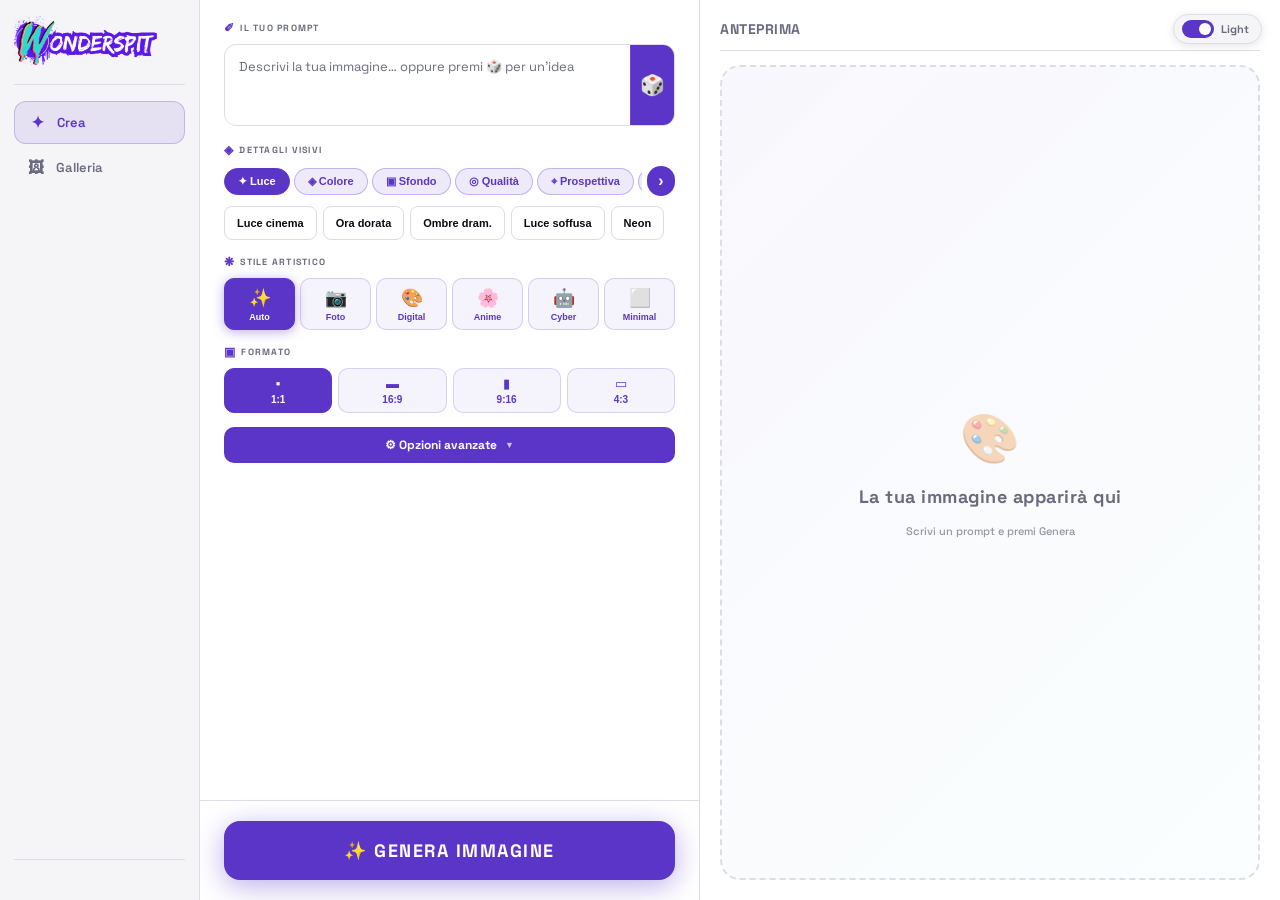
==== commit 0a876478: "Add files via upload" ====
--- a/index.html
+++ b/index.html
@@ -93,7 +93,7 @@
 #controls-scroll{flex:1;overflow-y:auto;overflow-x:hidden;padding:20px 24px 12px;display:flex;flex-direction:column;gap:14px;}
 #controls-scroll::-webkit-scrollbar{width:3px;}
 #controls-scroll::-webkit-scrollbar-thumb{background:var(--border);border-radius:2px;}
-#controls-footer{padding:12px 24px 20px;flex-shrink:0;border-top:1px solid var(--border);background:var(--bg);}
+#controls-footer{padding:16px 24px 20px;flex-shrink:0;border-top:1px solid var(--border);background:var(--bg);}
 body.light #controls-footer{background:var(--bg);}
 .controls-spacer{display:none;}
 
@@ -133,7 +133,44 @@
 @keyframes diceRoll{0%{transform:rotate(0) scale(1)}50%{transform:rotate(180deg) scale(1.3)}100%{transform:rotate(360deg) scale(1)}}
 #errorMsg{padding:0 14px 8px;color:var(--danger);font-size:11px;display:none;font-weight:600;}
 
-/* ── DETTAGLI VISIVI — tab categorie + chip ── */
+/* Badge Attivi inline nel titolo DV */
+.dv-attivi-badge{
+  display:inline-flex;align-items:center;gap:4px;
+  padding:3px 9px 3px 7px;
+  background:var(--c-violet);border:none;border-radius:20px;
+  font-size:9px;font-weight:700;color:#fff;
+  cursor:pointer;transition:all .15s;user-select:none;
+  letter-spacing:.02em;
+}
+.dv-attivi-badge:hover{opacity:.85;}
+.dv-attivi-badge.view-attivi{background:rgba(91,53,200,.2);color:var(--c-violet);border:1px solid var(--c-violet);}
+body.light .dv-attivi-badge.view-attivi{background:rgba(91,53,200,.1);}
+.dv-attivi-n{
+  display:inline-flex;align-items:center;justify-content:center;
+  background:rgba(255,255,255,.3);color:#fff;
+  width:14px;height:14px;border-radius:50%;
+  font-size:8px;font-weight:800;
+}
+.dv-attivi-badge.view-attivi .dv-attivi-n{background:var(--c-violet);color:#fff;}
+
+/* UI sezioni — CSS variables per label+colore da admin */
+:root{
+  --ui-prompt-label:'Il tuo prompt';
+  --ui-dv-label:'Dettagli visivi';
+  --ui-stile-label:'Stile artistico';
+  --ui-formato-label:'Formato';
+  --ui-avanzate-label:'Opzioni avanzate';
+  --ui-genera-label:'Genera immagine';
+  --ui-genera-bg:var(--c-violet);
+  --ui-genera-color:#fff;
+  --ui-accordion-bg:var(--c-violet);
+  --ui-accordion-color:#fff;
+  --ui-tab-bg:rgba(91,53,200,.1);
+  --ui-tab-active-bg:var(--c-violet);
+  --ui-tab-color:var(--c-violet);
+  --ui-chip-bg:var(--surface);
+  --ui-chip-active-bg:var(--c-violet);
+}
 .dv-wrap{flex-shrink:0;margin-top:16px;}
 .dv-label{font-size:9px;font-weight:700;color:var(--muted);text-transform:uppercase;letter-spacing:.14em;display:flex;align-items:center;gap:5px;margin-bottom:8px;}
 .dv-label-icon{font-size:12px;color:var(--c-violet);}
@@ -521,6 +558,7 @@
       <div class="admin-tabs">
         <button class="admin-tab active" onclick="aTab('tema',this)"><span class="admin-tab-icon">🎨</span> Tema</button>
         <button class="admin-tab" onclick="aTab('colori',this)"><span class="admin-tab-icon">🌈</span> Colori</button>
+        <button class="admin-tab" onclick="aTab('ui',this)"><span class="admin-tab-icon">◧</span> UI Sezioni</button>
         <button class="admin-tab" onclick="aTab('font',this)"><span class="admin-tab-icon">Aa</span> Font</button>
         <button class="admin-tab" onclick="aTab('logo',this)"><span class="admin-tab-icon">🖼</span> Logo & Nav</button>
         <button class="admin-tab" onclick="aTab('stili',this)"><span class="admin-tab-icon">✦</span> Stili AI</button>
@@ -552,6 +590,58 @@
           </div>
           <div style="display:flex;gap:9px;"><button class="a-btn primary" onclick="saveColors()">💾 Salva colori</button><button class="a-btn ghost" onclick="resetAllColors()">↺ Reset</button></div>
         </div>
+
+        <!-- UI SEZIONI — rinomina, icona, colore ogni sezione dell'app -->
+        <div class="admin-section" id="asec-ui">
+          <div class="a-title">UI Sezioni</div><div class="a-desc">Rinomina, cambia icona e colore di ogni sezione dell'app. Le modifiche si applicano in tempo reale.</div>
+
+          <div class="a-card">
+            <div class="a-card-title">✐ Il tuo prompt</div>
+            <div class="a-row"><div class="a-row-label">Icona<div class="a-row-sub">Simbolo testuale</div></div><input type="text" id="uiPromptIcon" class="a-input" value="✐" style="width:60px;" oninput="liveUiLabel('prompt',this)"></div>
+            <div class="a-row"><div class="a-row-label">Etichetta</div><input type="text" id="uiPromptLabel" class="a-input" value="Il tuo prompt" oninput="liveUiLabel('prompt',this)"></div>
+          </div>
+
+          <div class="a-card" style="margin-top:8px;">
+            <div class="a-card-title">◈ Dettagli visivi</div>
+            <div class="a-row"><div class="a-row-label">Icona</div><input type="text" id="uiDvIcon" class="a-input" value="◈" style="width:60px;" oninput="liveUiLabel('dv',this)"></div>
+            <div class="a-row"><div class="a-row-label">Etichetta</div><input type="text" id="uiDvLabel" class="a-input" value="Dettagli visivi" oninput="liveUiLabel('dv',this)"></div>
+            <div class="a-row"><div class="a-row-label">Colore tab inattiva</div><input type="color" id="uiTabBg" value="#5B35C8" oninput="liveUiColor('--ui-tab-bg','rgba('+hexToRgb(this.value)+',.1)')" style="width:40px;height:28px;padding:1px;cursor:pointer;background:none;border:1px solid #2a2050;border-radius:5px;"></div>
+            <div class="a-row"><div class="a-row-label">Colore tab attiva</div><input type="color" id="uiTabActiveBg" value="#5B35C8" oninput="liveUiColor('--ui-tab-active-bg',this.value)" style="width:40px;height:28px;padding:1px;cursor:pointer;background:none;border:1px solid #2a2050;border-radius:5px;"></div>
+            <div class="a-row"><div class="a-row-label">Colore chip attivo</div><input type="color" id="uiChipActiveBg" value="#5B35C8" oninput="liveUiColor('--ui-chip-active-bg',this.value)" style="width:40px;height:28px;padding:1px;cursor:pointer;background:none;border:1px solid #2a2050;border-radius:5px;"></div>
+          </div>
+
+          <div class="a-card" style="margin-top:8px;">
+            <div class="a-card-title">❋ Stile artistico</div>
+            <div class="a-row"><div class="a-row-label">Icona</div><input type="text" id="uiStileIcon" class="a-input" value="❋" style="width:60px;" oninput="liveUiLabel('stile',this)"></div>
+            <div class="a-row"><div class="a-row-label">Etichetta</div><input type="text" id="uiStileLabel" class="a-input" value="Stile artistico" oninput="liveUiLabel('stile',this)"></div>
+          </div>
+
+          <div class="a-card" style="margin-top:8px;">
+            <div class="a-card-title">▣ Formato</div>
+            <div class="a-row"><div class="a-row-label">Icona</div><input type="text" id="uiFormatoIcon" class="a-input" value="▣" style="width:60px;" oninput="liveUiLabel('formato',this)"></div>
+            <div class="a-row"><div class="a-row-label">Etichetta</div><input type="text" id="uiFormatoLabel" class="a-input" value="Formato" oninput="liveUiLabel('formato',this)"></div>
+            <div class="a-row"><div class="a-row-label">Colore bottone attivo</div><input type="color" id="uiRatioActiveBg" value="#5B35C8" oninput="applyUiRatioColor(this.value)" style="width:40px;height:28px;padding:1px;cursor:pointer;background:none;border:1px solid #2a2050;border-radius:5px;"></div>
+          </div>
+
+          <div class="a-card" style="margin-top:8px;">
+            <div class="a-card-title">⚙ Opzioni avanzate</div>
+            <div class="a-row"><div class="a-row-label">Testo bottone</div><input type="text" id="uiAvanzateLabel" class="a-input" value="Opzioni avanzate" oninput="liveUiAccordion(this.value)"></div>
+            <div class="a-row"><div class="a-row-label">Sfondo</div><input type="color" id="uiAccordionBg" value="#5B35C8" oninput="document.documentElement.style.setProperty('--accordion-bg-btn',this.value);document.getElementById('advHeader').style.background=this.value;" style="width:40px;height:28px;padding:1px;cursor:pointer;background:none;border:1px solid #2a2050;border-radius:5px;"></div>
+            <div class="a-row"><div class="a-row-label">Colore testo</div><input type="color" id="uiAccordionColor" value="#ffffff" oninput="document.getElementById('advHeader').style.color=this.value;document.querySelector('.accordion-title').style.color=this.value;" style="width:40px;height:28px;padding:1px;cursor:pointer;background:none;border:1px solid #2a2050;border-radius:5px;"></div>
+          </div>
+
+          <div class="a-card" style="margin-top:8px;">
+            <div class="a-card-title">✨ Bottone Genera immagine</div>
+            <div class="a-row"><div class="a-row-label">Testo</div><input type="text" id="uiGeneraLabel" class="a-input" value="GENERA IMMAGINE" oninput="liveUiGenera(this.value)"></div>
+            <div class="a-row"><div class="a-row-label">Sfondo</div><input type="color" id="uiGeneraBg" value="#5B35C8" oninput="liveBtn('--gen-btn-bg',this.value)" style="width:40px;height:28px;padding:1px;cursor:pointer;background:none;border:1px solid #2a2050;border-radius:5px;"></div>
+            <div class="a-row"><div class="a-row-label">Testo colore</div><input type="color" id="uiGeneraColor" value="#ffffff" oninput="liveBtn('--gen-btn-color',this.value)" style="width:40px;height:28px;padding:1px;cursor:pointer;background:none;border:1px solid #2a2050;border-radius:5px;"></div>
+          </div>
+
+          <div style="display:flex;gap:8px;margin-top:12px;">
+            <button class="a-btn primary" onclick="saveUiSettings()">💾 Salva UI</button>
+            <button class="a-btn ghost" onclick="resetUiSettings()">↺ Reset</button>
+          </div>
+        </div>
         <div class="admin-section" id="asec-font">
           <div class="a-title">Font</div><div class="a-desc">4 font del brand kit WonderSpit.</div>
           <div class="a-card"><div class="a-card-title">Font titoli</div>
@@ -642,7 +732,7 @@
           <div class="a-title">Info sistema</div><div class="a-desc">Stato e manutenzione.</div>
           <div class="a-card">
             <!-- MODIFICA 02 — versione aggiornata a v2.7 -->
-            <div class="a-row"><div class="a-row-label">Versione</div><span style="color:var(--c-accent);font-weight:700;font-size:12px;">v3.2</span></div>
+            <div class="a-row"><div class="a-row-label">Versione</div><span style="color:var(--c-accent);font-weight:700;font-size:12px;">v3.3</span></div>
             <div class="a-row"><div class="a-row-label">API attiva</div><span id="infoActiveApi" style="color:var(--c-accent);font-weight:700;font-size:12px;">Pollinations AI</span></div>
             <div class="a-row"><div class="a-row-label">Tema</div><span id="infoTheme" style="color:#ccc;font-size:12px;">Dark</span></div>
             <div class="a-row"><div class="a-row-label">Immagini galleria</div><span id="infoGalleryCount" style="color:#ccc;font-size:12px;">0</span></div>
@@ -682,7 +772,7 @@
 
     <!-- PROMPT + DADO -->
     <div>
-      <span class="slabel"><i class="slabel-icon">✐</i>Il tuo prompt</span>
+      <span class="slabel" id="promptSlabel"><i class="slabel-icon">✐</i>Il tuo prompt</span>
       <div class="prompt-wrap" id="promptBox">
         <div class="prompt-input-row">
           <textarea id="promptInput" placeholder="Descrivi la tua immagine… oppure premi 🎲 per un'idea" rows="3"></textarea>
@@ -693,7 +783,12 @@
 
       <!-- DETTAGLI VISIVI — tab categorie + chip -->
       <div class="dv-wrap">
-        <span class="dv-label"><span class="dv-label-icon">◈</span>Dettagli visivi</span>
+        <div style="display:flex;align-items:center;justify-content:space-between;margin-bottom:8px;">
+          <span class="dv-label" style="margin-bottom:0;"><span class="dv-label-icon">◈</span>Dettagli visivi</span>
+          <button class="dv-attivi-badge" id="dvAttiviBadge" style="display:none;" onclick="toggleAttiviView()">
+            ✓ Attivi <span class="dv-attivi-n" id="dvAttiviN">0</span>
+          </button>
+        </div>
         <div class="dv-tab-row-wrap">
           <button class="dv-arrow hidden" id="dvArrowLeft" onclick="scrollDvTabs(-1)" aria-label="Scorri sinistra">‹</button>
           <div class="dv-tab-row" id="dvTabRow"></div>
@@ -705,13 +800,13 @@
 
     <!-- STYLES -->
     <div>
-      <span class="slabel"><i class="slabel-icon">❋</i>Stile artistico</span>
+      <span class="slabel" id="stileSlabel"><i class="slabel-icon">❋</i>Stile artistico</span>
       <div class="style-grid" id="styleGrid"></div>
     </div>
 
     <!-- RATIO -->
     <div>
-      <span class="slabel"><i class="slabel-icon">▣</i>Formato</span>
+      <span class="slabel" id="formatoSlabel"><i class="slabel-icon">▣</i>Formato</span>
       <div class="ratio-row" id="ratioRow"></div>
     </div>
 
@@ -934,7 +1029,7 @@
   detectLayout();
   loadSaved();loadStyles();loadCats();loadNavBtns();loadBtnColors();
   buildStyles();buildRatios();buildDvTabs();initLongPress();
-  loadLogoFromStorage();applyNavBtns();
+  loadLogoFromStorage();applyNavBtns();loadUiSettings();
   window.addEventListener('resize',detectLayout);
 });
 
@@ -970,43 +1065,45 @@
 function loadCats(){const s=localStorage.getItem('ig_cats');CATS=s?JSON.parse(s):JSON.parse(JSON.stringify(DEFAULT_CATS_DATA));}
 function saveCats(){localStorage.setItem('ig_cats',JSON.stringify(CATS));buildDvTabs();renderAdminCats();msg('✓ Tag salvati!');}
 
-// Set persistente delle selezioni: Map prompt→label
 const SELECTED_TAGS=new Map();
 const CAT_ID_ATTIVI='__attivi__';
+let dvShowAttivi=false;
+
+function updateAttiviBadge(){
+  const badge=document.getElementById('dvAttiviBadge');
+  const num=document.getElementById('dvAttiviN');
+  if(!badge) return;
+  const n=SELECTED_TAGS.size;
+  badge.style.display=n>0?'inline-flex':'none';
+  if(num) num.textContent=n;
+  // stile: se in view attivi → outline, altrimenti pieno
+  badge.classList.toggle('view-attivi',dvShowAttivi);
+}
+
+function toggleAttiviView(){
+  dvShowAttivi=!dvShowAttivi;
+  buildDvChipsArea();
+  updateAttiviBadge();
+}
 
 function buildDvTabs(){
   const tabRow=document.getElementById('dvTabRow');
   const arrowL=document.getElementById('dvArrowLeft');
   const arrowR=document.getElementById('dvArrowRight');
-  const chipsEl=document.getElementById('dvChips');
-  if(!tabRow||!chipsEl) return;
+  if(!tabRow) return;
 
   const activeCats=CATS.filter(c=>c.active);
   if(!currentCatId&&activeCats.length) currentCatId=activeCats[0].id;
 
   tabRow.innerHTML='';
-
-  // Tab "Attivi" — appare solo se ci sono selezioni
-  if(SELECTED_TAGS.size>0){
-    const btnA=document.createElement('button');
-    btnA.className='dv-tab tab-attivi'+(currentCatId===CAT_ID_ATTIVI?' active':'');
-    btnA.innerHTML='✓ Attivi <span class="dv-tab-badge">'+SELECTED_TAGS.size+'</span>';
-    btnA.onclick=()=>{currentCatId=CAT_ID_ATTIVI;buildDvTabs();};
-    tabRow.appendChild(btnA);
-  } else if(currentCatId===CAT_ID_ATTIVI){
-    currentCatId=activeCats[0]?.id||null;
-  }
-
-  // Tab categorie normali
   activeCats.forEach(cat=>{
     const btn=document.createElement('button');
-    btn.className='dv-tab'+(cat.id===currentCatId?' active':'');
+    btn.className='dv-tab'+(cat.id===currentCatId&&!dvShowAttivi?' active':'');
     btn.textContent=cat.icon+' '+cat.label;
-    btn.onclick=()=>{currentCatId=cat.id;buildDvTabs();};
+    btn.onclick=()=>{currentCatId=cat.id;dvShowAttivi=false;buildDvTabs();buildDvChipsArea();updateAttiviBadge();};
     tabRow.appendChild(btn);
   });
 
-  // Frecce
   function updateArrows(){
     if(arrowL) arrowL.classList.toggle('hidden',tabRow.scrollLeft<=4);
     if(arrowR) arrowR.classList.toggle('hidden',tabRow.scrollLeft+tabRow.clientWidth>=tabRow.scrollWidth-4);
@@ -1015,11 +1112,16 @@
   tabRow.removeEventListener('scroll',updateArrows);
   tabRow.addEventListener('scroll',updateArrows,{passive:true});
 
-  // Area chip
+  buildDvChipsArea();
+  updateAttiviBadge();
+}
+
+function buildDvChipsArea(){
+  const chipsEl=document.getElementById('dvChips');
+  if(!chipsEl) return;
   chipsEl.innerHTML='';
 
-  if(currentCatId===CAT_ID_ATTIVI){
-    // View ATTIVI — mostra tutti i selezionati con X
+  if(dvShowAttivi){
     if(SELECTED_TAGS.size===0){
       chipsEl.innerHTML='<span class="dv-empty-msg">Nessun dettaglio selezionato</span>';
     } else {
@@ -1029,13 +1131,13 @@
         wrap.innerHTML=label+' <button class="dv-chip-remove" aria-label="Rimuovi">✕</button>';
         wrap.querySelector('.dv-chip-remove').onclick=()=>{
           SELECTED_TAGS.delete(prompt);
-          buildDvTabs();
+          if(SELECTED_TAGS.size===0) dvShowAttivi=false;
+          buildDvChipsArea();updateAttiviBadge();
         };
         chipsEl.appendChild(wrap);
       });
     }
   } else {
-    // View CATEGORIA — chip normali, stato da SELECTED_TAGS
     const cat=CATS.find(c=>c.id===currentCatId);
     if(cat){
       cat.tags.filter(t=>t.active).forEach(t=>{
@@ -1045,22 +1147,9 @@
         btn.dataset.prompt=t.prompt;
         btn.textContent=t.label;
         btn.onclick=()=>{
-          if(SELECTED_TAGS.has(t.prompt)){
-            SELECTED_TAGS.delete(t.prompt);
-            btn.classList.remove('active');
-          } else {
-            SELECTED_TAGS.set(t.prompt,t.label);
-            btn.classList.add('active');
-          }
-          // Aggiorna badge tab Attivi senza rifare tutto
-          const tabAttivi=tabRow.querySelector('.tab-attivi');
-          if(SELECTED_TAGS.size>0){
-            if(!tabAttivi){buildDvTabs();return;}
-            const badge=tabAttivi.querySelector('.dv-tab-badge');
-            if(badge) badge.textContent=SELECTED_TAGS.size;
-          } else {
-            buildDvTabs();
-          }
+          if(SELECTED_TAGS.has(t.prompt)){SELECTED_TAGS.delete(t.prompt);btn.classList.remove('active');}
+          else{SELECTED_TAGS.set(t.prompt,t.label);btn.classList.add('active');}
+          updateAttiviBadge();
         };
         chipsEl.appendChild(btn);
       });
@@ -1074,6 +1163,102 @@
 }
 
 function getActiveTagsPrompt(){return Array.from(SELECTED_TAGS.keys()).join(', ');}
+
+/* ── UI SEZIONI ADMIN ── */
+function hexToRgb(hex){const r=parseInt(hex.slice(1,3),16),g=parseInt(hex.slice(3,5),16),b=parseInt(hex.slice(5,7),16);return r+','+g+','+b;}
+
+function liveUiLabel(section,input){
+  const iconEl=document.getElementById('ui'+section.charAt(0).toUpperCase()+section.slice(1)+'Icon');
+  const labelEl=document.getElementById('ui'+section.charAt(0).toUpperCase()+section.slice(1)+'Label');
+  const icon=iconEl?iconEl.value:'';
+  const label=labelEl?labelEl.value:'';
+  // Aggiorna slabel nel DOM
+  const map={
+    prompt:'promptSlabel',dv:'dvSlabel',stile:'stileSlabel',formato:'formatoSlabel'
+  };
+  const el=document.getElementById(map[section]);
+  if(el) el.innerHTML=`<i class="slabel-icon">${icon}</i>${label}`;
+  // Aggiorna anche dv-label se sezione dv
+  if(section==='dv'){
+    const dvl=document.querySelector('.dv-label-icon');
+    const dvtxt=document.querySelector('.dv-label');
+    if(dvl) dvl.textContent=icon;
+    if(dvtxt){dvtxt.childNodes.forEach(n=>{if(n.nodeType===3) n.textContent=label;});}
+  }
+}
+
+function liveUiColor(varName,val){document.documentElement.style.setProperty(varName,val);}
+
+function applyUiRatioColor(hex){
+  document.documentElement.style.setProperty('--btn-ratio-active-bg',hex);
+  document.documentElement.style.setProperty('--btn-ratio-active-border',hex);
+  document.documentElement.style.setProperty('--btn-ratio-active-color','#fff');
+}
+
+function liveUiAccordion(label){
+  const el=document.querySelector('.accordion-title');
+  if(el) el.textContent='⚙ '+label;
+}
+
+function liveUiGenera(label){
+  const btn=document.getElementById('genBtn');
+  const btnM=document.getElementById('genBtnMobile')?.querySelector('button');
+  if(btn) btn.textContent='✨ '+label.toUpperCase();
+  if(btnM) btnM.textContent='✨ '+label.toUpperCase();
+}
+
+function saveUiSettings(){
+  const data={
+    promptIcon:document.getElementById('uiPromptIcon')?.value||'✐',
+    promptLabel:document.getElementById('uiPromptLabel')?.value||'Il tuo prompt',
+    dvIcon:document.getElementById('uiDvIcon')?.value||'◈',
+    dvLabel:document.getElementById('uiDvLabel')?.value||'Dettagli visivi',
+    stileIcon:document.getElementById('uiStileIcon')?.value||'❋',
+    stileLabel:document.getElementById('uiStileLabel')?.value||'Stile artistico',
+    formatoIcon:document.getElementById('uiFormatoIcon')?.value||'▣',
+    formatoLabel:document.getElementById('uiFormatoLabel')?.value||'Formato',
+    avanzateLabel:document.getElementById('uiAvanzateLabel')?.value||'Opzioni avanzate',
+    generaLabel:document.getElementById('uiGeneraLabel')?.value||'GENERA IMMAGINE',
+    generaBg:document.getElementById('uiGeneraBg')?.value||'#5B35C8',
+    generaColor:document.getElementById('uiGeneraColor')?.value||'#ffffff',
+    accordionBg:document.getElementById('uiAccordionBg')?.value||'#5B35C8',
+    accordionColor:document.getElementById('uiAccordionColor')?.value||'#ffffff',
+    tabActiveBg:document.getElementById('uiTabActiveBg')?.value||'#5B35C8',
+    chipActiveBg:document.getElementById('uiChipActiveBg')?.value||'#5B35C8',
+    ratioActiveBg:document.getElementById('uiRatioActiveBg')?.value||'#5B35C8',
+  };
+  localStorage.setItem('ig_ui',JSON.stringify(data));
+  applyUiSettings(data);
+  msg('✓ UI salvata!');
+}
+
+function applyUiSettings(d){
+  if(!d) return;
+  // Labels slabel
+  const ps=document.getElementById('promptSlabel');if(ps) ps.innerHTML=`<i class="slabel-icon">${d.promptIcon}</i>${d.promptLabel}`;
+  const ss=document.getElementById('stileSlabel');if(ss) ss.innerHTML=`<i class="slabel-icon">${d.stileIcon}</i>${d.stileLabel}`;
+  const fs=document.getElementById('formatoSlabel');if(fs) fs.innerHTML=`<i class="slabel-icon">${d.formatoIcon}</i>${d.formatoLabel}`;
+  // DV label
+  const dvicon=document.querySelector('.dv-label-icon');if(dvicon) dvicon.textContent=d.dvIcon;
+  const dvtxt=document.querySelector('.dv-label');if(dvtxt){dvtxt.childNodes.forEach(n=>{if(n.nodeType===3) n.textContent=d.dvLabel;});}
+  // Genera
+  liveBtn('--gen-btn-bg',d.generaBg);liveBtn('--gen-btn-color',d.generaColor);
+  if(d.generaLabel){liveUiGenera(d.generaLabel);}
+  // Accordion
+  if(d.accordionBg) document.getElementById('advHeader').style.background=d.accordionBg;
+  if(d.accordionColor){const at=document.querySelector('.accordion-title');if(at) at.style.color=d.accordionColor;}
+  if(d.avanzateLabel) liveUiAccordion(d.avanzateLabel);
+  // Colori CSS vars
+  if(d.tabActiveBg){document.documentElement.style.setProperty('--ui-tab-active-bg',d.tabActiveBg);document.documentElement.style.setProperty('--c-violet',d.tabActiveBg);}
+  if(d.chipActiveBg) document.documentElement.style.setProperty('--ui-chip-active-bg',d.chipActiveBg);
+  if(d.ratioActiveBg) applyUiRatioColor(d.ratioActiveBg);
+  // Prefill admin inputs
+  const keys=['promptIcon','promptLabel','dvIcon','dvLabel','stileIcon','stileLabel','formatoIcon','formatoLabel','avanzateLabel','generaLabel','generaBg','generaColor','accordionBg','accordionColor','tabActiveBg','chipActiveBg','ratioActiveBg'];
+  keys.forEach(k=>{const el=document.getElementById('ui'+k.charAt(0).toUpperCase()+k.slice(1));if(el&&d[k]) el.value=d[k];});
+}
+
+function resetUiSettings(){localStorage.removeItem('ig_ui');location.reload();}
+function loadUiSettings(){const s=localStorage.getItem('ig_ui');if(s) applyUiSettings(JSON.parse(s));}
 
 function renderAdminCats(){
   const el=document.getElementById('adminCatList');if(!el) return;
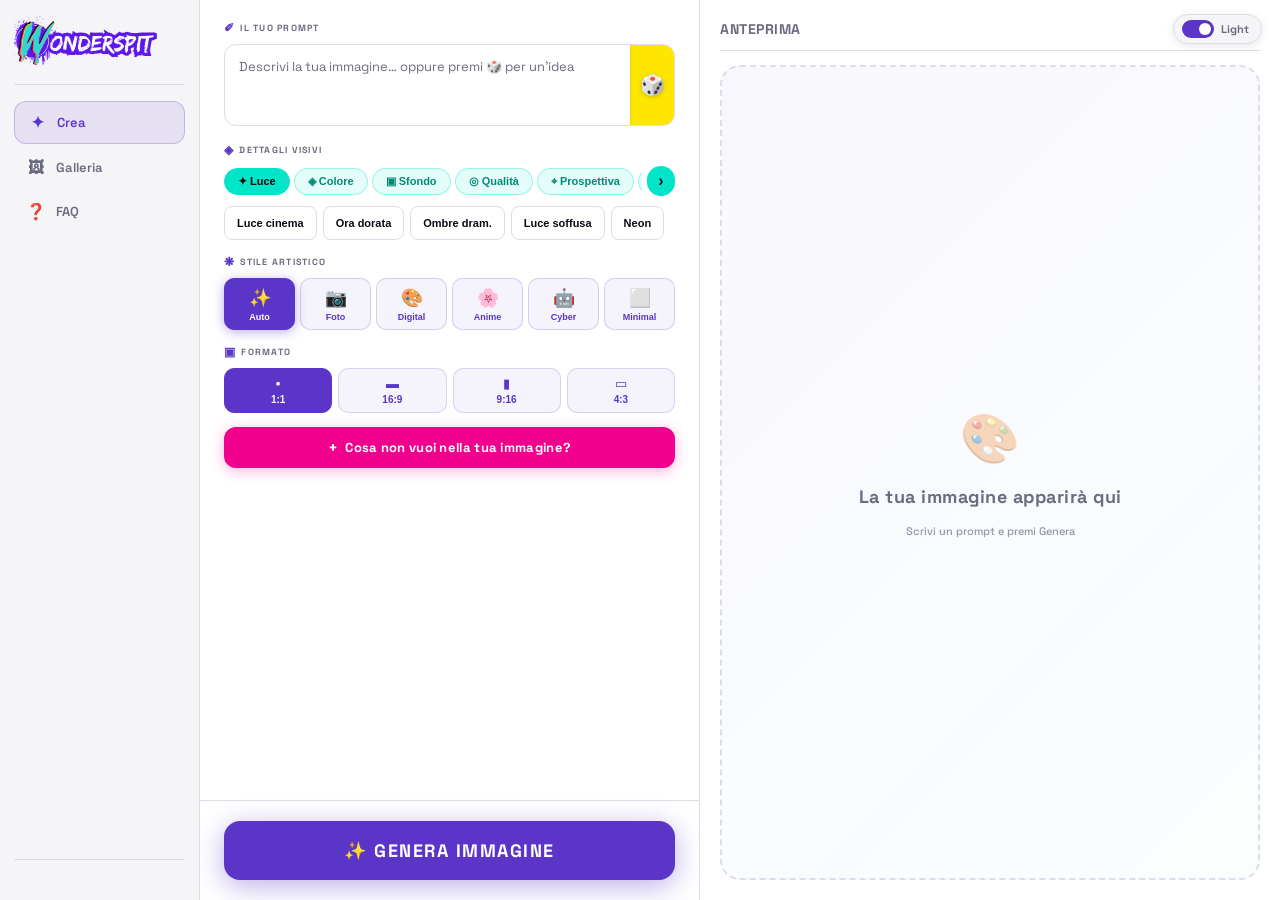
==== commit 06128717: "Add files via upload" ====
--- a/index.html
+++ b/index.html
@@ -90,12 +90,54 @@
 
 /* ── CONTROLS layout ── */
 #controls{width:500px;flex-shrink:0;display:flex;flex-direction:column;height:100svh;overflow:hidden;border-right:1px solid var(--border);}
-#controls-scroll{flex:1;overflow-y:auto;overflow-x:hidden;padding:20px 24px 12px;display:flex;flex-direction:column;gap:14px;}
+#controls-scroll{flex:1;overflow-y:auto;overflow-x:visible;padding:20px 24px 12px;display:flex;flex-direction:column;gap:14px;}
 #controls-scroll::-webkit-scrollbar{width:3px;}
 #controls-scroll::-webkit-scrollbar-thumb{background:var(--border);border-radius:2px;}
 #controls-footer{padding:16px 24px 20px;flex-shrink:0;border-top:1px solid var(--border);background:var(--bg);}
 body.light #controls-footer{background:var(--bg);}
 .controls-spacer{display:none;}
+
+/* ── BOTTONE "COSA NON VUOI" — fucsia ── */
+.neg-toggle{
+  width:100%;background:#F0008C;border:none;border-radius:12px;
+  color:#fff;font-size:13px;font-weight:700;
+  cursor:pointer;padding:12px 16px;
+  display:flex;align-items:center;justify-content:center;gap:7px;
+  font-family:var(--font-body);transition:all .15s;
+  letter-spacing:.3px;
+  box-shadow:0 3px 14px rgba(240,0,140,.3);
+}
+.neg-toggle:hover{background:#d4007c;box-shadow:0 5px 18px rgba(240,0,140,.4);}
+.neg-toggle-icon{font-size:16px;transition:transform .2s;line-height:1;}
+.neg-toggle.open .neg-toggle-icon{transform:rotate(45deg);}
+#negWrap{display:none;margin-top:8px;}
+#negWrap.open{display:block;}
+#negPrompt{width:100%;background:var(--surface);border:1.5px solid var(--border);border-radius:10px;color:var(--text);font-size:12px;font-family:var(--font-body);padding:9px 12px;resize:none;transition:border-color .2s;}
+#negPrompt:focus{outline:none;border-color:#F0008C;}
+#negPrompt::placeholder{color:var(--muted);}
+.neg-hint{font-size:10px;color:var(--muted);margin-top:4px;}
+
+/* ── FAQ SCREEN ── */
+#screen-faq{display:none;flex:1;flex-direction:column;height:100svh;overflow-y:auto;padding:32px 40px;}
+#screen-faq.active{display:flex;flex-direction:column;}
+.faq-section-title{font-size:10px;font-weight:700;color:var(--c-violet);text-transform:uppercase;letter-spacing:.12em;margin:0 0 10px;display:flex;align-items:center;gap:8px;}
+.faq-section-title::after{content:'';flex:1;height:1px;background:rgba(91,53,200,.2);}
+.faq-block{margin-bottom:24px;}
+.faq-item{border:1px solid var(--border);border-radius:12px;margin-bottom:6px;overflow:hidden;transition:border-color .2s;}
+.faq-item:hover{border-color:rgba(91,53,200,.3);}
+.faq-item.open{border-color:var(--c-violet);}
+.faq-q{width:100%;background:var(--surface);border:none;padding:13px 16px;display:flex;align-items:center;justify-content:space-between;cursor:pointer;gap:12px;text-align:left;}
+.faq-q-text{font-size:13px;font-weight:600;color:var(--text);flex:1;line-height:1.4;}
+.faq-q-icon{font-size:16px;color:var(--c-violet);flex-shrink:0;transition:transform .25s;font-weight:300;line-height:1;}
+.faq-item.open .faq-q-icon{transform:rotate(45deg);}
+.faq-item.open .faq-q{background:rgba(91,53,200,.05);}
+.faq-a{display:none;padding:0 16px 14px;background:var(--surface);}
+.faq-item.open .faq-a{display:block;}
+.faq-a-text{font-size:13px;color:var(--muted);line-height:1.75;border-top:1px solid var(--border);padding-top:12px;}
+@media(max-width:1023px){
+  #screen-faq{padding:20px 16px 160px;height:auto;overflow:visible;}
+  #screen-faq.active{display:block;}
+}
 
 #preview-col{flex:1;min-width:260px;display:flex;flex-direction:column;height:100svh;overflow:hidden;padding:20px 20px;}
 #screen-gallery,#screen-pro{display:none;flex:1;flex-direction:column;height:100svh;overflow-y:auto;padding:32px 40px;}
@@ -121,37 +163,38 @@
 #promptInput:focus{outline:none;}
 #promptInput::placeholder{color:var(--muted);}
 .prompt-input-row{display:flex;align-items:flex-start;gap:0;}
+/* ── DADO — giallo brand ── */
 #diceBtn{
   flex-shrink:0;width:44px;height:80px;
-  background:var(--c-violet);border:none;border-left:1px solid rgba(255,255,255,.1);
+  background:#FFE600;border:none;border-left:1px solid rgba(0,0,0,.08);
   cursor:pointer;display:flex;align-items:center;justify-content:center;
   font-size:20px;transition:background .2s;
 }
-#diceBtn:hover{background:var(--deep);}
-#diceBtn .dice-icon{display:inline-block;}
+#diceBtn:hover{background:#f0d800;}
+#diceBtn .dice-icon{display:inline-block;filter:drop-shadow(0 1px 2px rgba(0,0,0,.2));}
 #diceBtn.rolling .dice-icon{animation:diceRoll .4s ease;}
 @keyframes diceRoll{0%{transform:rotate(0) scale(1)}50%{transform:rotate(180deg) scale(1.3)}100%{transform:rotate(360deg) scale(1)}}
 #errorMsg{padding:0 14px 8px;color:var(--danger);font-size:11px;display:none;font-weight:600;}
 
-/* Badge Attivi inline nel titolo DV */
+/* Badge Attivi inline — azzurro */
 .dv-attivi-badge{
   display:inline-flex;align-items:center;gap:4px;
   padding:3px 9px 3px 7px;
-  background:var(--c-violet);border:none;border-radius:20px;
-  font-size:9px;font-weight:700;color:#fff;
+  background:#00E5C8;border:none;border-radius:20px;
+  font-size:9px;font-weight:700;color:#080810;
   cursor:pointer;transition:all .15s;user-select:none;
   letter-spacing:.02em;
 }
 .dv-attivi-badge:hover{opacity:.85;}
-.dv-attivi-badge.view-attivi{background:rgba(91,53,200,.2);color:var(--c-violet);border:1px solid var(--c-violet);}
-body.light .dv-attivi-badge.view-attivi{background:rgba(91,53,200,.1);}
+.dv-attivi-badge.view-attivi{background:rgba(0,229,200,.15);color:#00E5C8;border:1px solid #00E5C8;}
+body.light .dv-attivi-badge.view-attivi{background:rgba(0,229,200,.12);}
 .dv-attivi-n{
   display:inline-flex;align-items:center;justify-content:center;
-  background:rgba(255,255,255,.3);color:#fff;
+  background:rgba(0,0,0,.15);color:#080810;
   width:14px;height:14px;border-radius:50%;
   font-size:8px;font-weight:800;
 }
-.dv-attivi-badge.view-attivi .dv-attivi-n{background:var(--c-violet);color:#fff;}
+.dv-attivi-badge.view-attivi .dv-attivi-n{background:#00E5C8;color:#080810;}
 
 /* UI sezioni — CSS variables per label+colore da admin */
 :root{
@@ -179,35 +222,34 @@
 .dv-tab-row-wrap{display:flex;align-items:center;gap:5px;}
 .dv-tab-row{display:flex;gap:4px;overflow-x:auto;scrollbar-width:none;flex:1;}
 .dv-tab-row::-webkit-scrollbar{display:none;}
-/* Tab CATEGORIA — pill viola */
-.dv-tab{padding:6px 13px;background:rgba(91,53,200,.1);border:1px solid rgba(91,53,200,.3);border-radius:20px;font-size:11px;font-weight:700;color:var(--c-violet);cursor:pointer;transition:all .15s;white-space:nowrap;user-select:none;flex-shrink:0;display:inline-flex;align-items:center;gap:3px;}
-.dv-tab:hover{background:rgba(91,53,200,.2);border-color:var(--c-violet);}
-.dv-tab.active{background:var(--c-violet);border-color:var(--c-violet);color:#fff;}
-body.light .dv-tab{background:rgba(91,53,200,.1);border-color:rgba(91,53,200,.3);color:var(--c-violet);}
-body.light .dv-tab:hover{background:rgba(91,53,200,.18);}
-body.light .dv-tab.active{background:var(--c-violet);border-color:var(--c-violet);color:#fff;}
-/* Badge contatore nella tab Attivi */
-.dv-tab-badge{display:inline-flex;align-items:center;justify-content:center;background:rgba(255,255,255,.3);color:#fff;width:16px;height:16px;border-radius:50%;font-size:9px;font-weight:800;flex-shrink:0;}
-.dv-tab:not(.active) .dv-tab-badge{background:var(--c-violet);color:#fff;}
-body.light .dv-tab:not(.active) .dv-tab-badge{background:var(--c-violet);color:#fff;}
-/* Frecce pill */
-.dv-arrow{flex-shrink:0;width:28px;height:30px;background:var(--c-violet);border:none;border-radius:14px;display:flex;align-items:center;justify-content:center;cursor:pointer;color:#fff;font-size:16px;font-weight:700;line-height:1;transition:opacity .15s;padding:0;}
+/* Tab CATEGORIA — pill azzurro */
+.dv-tab{padding:6px 13px;background:rgba(0,229,200,.1);border:1px solid rgba(0,229,200,.3);border-radius:20px;font-size:11px;font-weight:700;color:#00E5C8;cursor:pointer;transition:all .15s;white-space:nowrap;user-select:none;flex-shrink:0;display:inline-flex;align-items:center;gap:3px;}
+.dv-tab:hover{background:rgba(0,229,200,.2);border-color:#00E5C8;}
+.dv-tab.active{background:#00E5C8;border-color:#00E5C8;color:#080810;}
+body.light .dv-tab{background:rgba(0,229,200,.1);border-color:rgba(0,229,200,.35);color:#008a7a;}
+body.light .dv-tab:hover{background:rgba(0,229,200,.18);}
+body.light .dv-tab.active{background:#00E5C8;border-color:#00E5C8;color:#080810;}
+/* Badge contatore */
+.dv-tab-badge{display:inline-flex;align-items:center;justify-content:center;background:rgba(0,0,0,.15);color:#080810;width:16px;height:16px;border-radius:50%;font-size:9px;font-weight:800;flex-shrink:0;}
+.dv-tab:not(.active) .dv-tab-badge{background:#00E5C8;color:#080810;}
+/* Frecce pill azzurro */
+.dv-arrow{flex-shrink:0;width:28px;height:30px;background:#00E5C8;border:none;border-radius:14px;display:flex;align-items:center;justify-content:center;cursor:pointer;color:#080810;font-size:16px;font-weight:700;line-height:1;transition:opacity .15s;padding:0;}
 .dv-arrow:hover{opacity:.82;}
 .dv-arrow.hidden{display:none;}
 
-/* Chip FIGLIO — rettangolare, testo del tema (scuro in light, chiaro in dark), distinguibile */
+/* Chip FIGLIO — rettangolare, testo tema, hover azzurro */
 .dv-chips{display:flex;flex-wrap:wrap;gap:6px;margin-top:10px;min-height:34px;}
 .dv-chip{padding:5px 12px;background:var(--surface);border:1.5px solid var(--border);border-radius:8px;font-size:11px;font-weight:600;color:var(--text);cursor:pointer;transition:all .15s;user-select:none;}
-.dv-chip:hover{border-color:var(--c-violet);background:rgba(91,53,200,.06);}
-.dv-chip.active{background:var(--c-violet);border-color:var(--c-violet);color:#fff;font-weight:700;}
+.dv-chip:hover{border-color:#00E5C8;background:rgba(0,229,200,.06);}
+.dv-chip.active{background:#00E5C8;border-color:#00E5C8;color:#080810;font-weight:700;}
 body.light .dv-chip{background:#fff;border-color:#DDDDE8;color:#0A0A14;}
-body.light .dv-chip:hover{border-color:var(--c-violet);background:rgba(91,53,200,.05);}
-body.light .dv-chip.active{background:var(--c-violet);border-color:var(--c-violet);color:#fff;}
-
-/* Chip nella view Attivi — con X rimuovi */
-.dv-chip-active-item{display:inline-flex;align-items:center;gap:5px;padding:4px 8px 4px 11px;background:var(--c-violet);border:none;border-radius:8px;font-size:11px;font-weight:600;color:#fff;cursor:default;}
-.dv-chip-remove{display:inline-flex;align-items:center;justify-content:center;width:15px;height:15px;border-radius:50%;background:rgba(255,255,255,.25);border:none;cursor:pointer;color:#fff;font-size:10px;font-weight:700;line-height:1;padding:0;transition:background .15s;flex-shrink:0;}
-.dv-chip-remove:hover{background:rgba(255,255,255,.45);}
+body.light .dv-chip:hover{border-color:#00E5C8;background:rgba(0,229,200,.06);}
+body.light .dv-chip.active{background:#00E5C8;border-color:#00E5C8;color:#080810;}
+
+/* Chip view Attivi — azzurro con X */
+.dv-chip-active-item{display:inline-flex;align-items:center;gap:5px;padding:4px 8px 4px 11px;background:#00E5C8;border:none;border-radius:8px;font-size:11px;font-weight:600;color:#080810;cursor:default;}
+.dv-chip-remove{display:inline-flex;align-items:center;justify-content:center;width:15px;height:15px;border-radius:50%;background:rgba(0,0,0,.15);border:none;cursor:pointer;color:#080810;font-size:10px;font-weight:700;line-height:1;padding:0;transition:background .15s;flex-shrink:0;}
+.dv-chip-remove:hover{background:rgba(0,0,0,.28);}
 .dv-empty-msg{font-size:11px;color:var(--muted);font-style:italic;padding:4px 0;}
 
 /* ── STYLES — viola per evidenziare importanza ── */
@@ -275,11 +317,11 @@
 #statusBar.fail{border-color:var(--danger);color:var(--danger);}
 #statusBar.loading{border-color:var(--c-violet);color:var(--muted);}
 .status-spin{width:14px;height:14px;border:2px solid rgba(0,229,200,.2);border-top-color:var(--c-accent);border-radius:50%;animation:spin .7s linear infinite;flex-shrink:0;}
-#cooldownBar{display:none;background:var(--surface);border:1px solid var(--yellow);border-radius:10px;padding:8px 12px;flex-shrink:0;}
+#cooldownBar{display:none;background:var(--surface);border:1px solid #F0008C;border-radius:10px;padding:8px 12px;flex-shrink:0;}
 #cooldownBar.show{display:block;}
-#cooldownText{font-size:11px;color:var(--yellow);margin-bottom:6px;font-weight:600;}
-#cooldownTrack{width:100%;height:2px;background:var(--border);border-radius:2px;}
-#cooldownFill{height:2px;background:linear-gradient(90deg,var(--c-accent),var(--c-violet));border-radius:2px;width:100%;transition:width .1s linear;}
+#cooldownText{font-size:11px;color:#F0008C;margin-bottom:6px;font-weight:600;}
+#cooldownTrack{width:100%;height:3px;background:var(--border);border-radius:2px;}
+#cooldownFill{height:3px;background:linear-gradient(90deg,#F0008C,#ff4db8);border-radius:2px;width:100%;transition:width .1s linear;}
 
 /* MODIFICA 03 — GEN BUTTON più grande e prominente */
 #genBtn{
@@ -563,6 +605,7 @@
         <button class="admin-tab" onclick="aTab('logo',this)"><span class="admin-tab-icon">🖼</span> Logo & Nav</button>
         <button class="admin-tab" onclick="aTab('stili',this)"><span class="admin-tab-icon">✦</span> Stili AI</button>
         <button class="admin-tab" onclick="aTab('tag',this)"><span class="admin-tab-icon">🏷</span> Tag visivi</button>
+        <button class="admin-tab" onclick="aTab('faq',this)"><span class="admin-tab-icon">❓</span> FAQ</button>
         <button class="admin-tab" onclick="aTab('api',this)"><span class="admin-tab-icon">🔌</span> API</button>
         <button class="admin-tab" onclick="aTab('utenti',this)"><span class="admin-tab-icon">👤</span> Utenti</button>
         <button class="admin-tab" onclick="aTab('info',this)"><span class="admin-tab-icon">ℹ</span> Info</button>
@@ -707,6 +750,20 @@
           <button class="a-btn primary" onclick="saveCats()" style="margin-top:8px;">💾 Salva tutto</button>
         </div>
 
+        <!-- FAQ ADMIN -->
+        <div class="admin-section" id="asec-faq">
+          <div class="a-title">FAQ</div><div class="a-desc">Gestisci domande e risposte. Ogni FAQ può essere attivata, modificata o eliminata.</div>
+          <div id="adminFaqList"></div>
+          <div class="a-card" style="margin-top:12px;">
+            <div class="a-card-title">Nuova categoria FAQ</div>
+            <div style="display:flex;gap:7px;margin-top:4px;">
+              <input type="text" class="a-input" placeholder="es: 🎓 Guida avanzata" id="newFaqCat" style="flex:1;">
+              <button class="a-btn primary" onclick="addFaqCat()">+ Aggiungi</button>
+            </div>
+          </div>
+          <button class="a-btn primary" onclick="saveFaqs()" style="margin-top:8px;">💾 Salva tutto</button>
+        </div>
+
         <div class="admin-section" id="asec-api">
           <div class="a-title">API</div><div class="a-desc">Provider di generazione immagini.</div>
           <div class="api-card" id="apiCard-pollinations"><div class="api-active-badge" id="apiBadge-pollinations">✓ ATTIVO</div><div class="api-name">🆓 Pollinations AI</div><div class="api-desc">Gratuito, illimitato, senza API key. Cooldown 16s.</div><button class="a-btn primary" onclick="setActiveApi('pollinations')">Usa questo</button></div>
@@ -732,7 +789,7 @@
           <div class="a-title">Info sistema</div><div class="a-desc">Stato e manutenzione.</div>
           <div class="a-card">
             <!-- MODIFICA 02 — versione aggiornata a v2.7 -->
-            <div class="a-row"><div class="a-row-label">Versione</div><span style="color:var(--c-accent);font-weight:700;font-size:12px;">v3.3</span></div>
+            <div class="a-row"><div class="a-row-label">Versione</div><span style="color:var(--c-accent);font-weight:700;font-size:12px;">v3.5</span></div>
             <div class="a-row"><div class="a-row-label">API attiva</div><span id="infoActiveApi" style="color:var(--c-accent);font-weight:700;font-size:12px;">Pollinations AI</span></div>
             <div class="a-row"><div class="a-row-label">Tema</div><span id="infoTheme" style="color:#ccc;font-size:12px;">Dark</span></div>
             <div class="a-row"><div class="a-row-label">Immagini galleria</div><span id="infoGalleryCount" style="color:#ccc;font-size:12px;">0</span></div>
@@ -760,6 +817,7 @@
     <nav class="sidebar-nav">
       <button class="snav-btn active" id="snav-create" onclick="switchTab('create')"><span class="snav-icon">✨</span> Crea</button>
       <button class="snav-btn" id="snav-gallery" onclick="switchTab('gallery')"><span class="snav-icon">🖼</span> Galleria</button>
+      <button class="snav-btn" id="snav-faq" onclick="switchTab('faq')"><span class="snav-icon">❓</span> FAQ</button>
     </nav>
     <div class="sidebar-footer"></div>
   </aside>
@@ -810,27 +868,14 @@
       <div class="ratio-row" id="ratioRow"></div>
     </div>
 
-    <!-- OPZIONI AVANZATE (accordion) -->
-    <div class="accordion">
-      <div class="accordion-header" id="advHeader" onclick="toggleAccordion()">
-        <span class="accordion-title">⚙ Opzioni avanzate</span>
-        <span class="accordion-arrow">▼</span>
-      </div>
-      <div class="accordion-body" id="advBody">
-        <div class="adv-row">
-          <span class="adv-label">Prompt negativo</span>
-          <textarea id="negPrompt" class="adv-input" rows="2" placeholder="blurry, ugly, distorted, watermark…"></textarea>
-          <div class="adv-hint">Cosa NON vuoi nell'immagine</div>
-        </div>
-        <div class="adv-row">
-          <span class="adv-label">Seed (riproducibilità)</span>
-          <input type="number" id="seedInput" class="adv-input" placeholder="Vuoto = casuale">
-          <div class="adv-hint">Stesso seed + prompt = stessa immagine</div>
-        </div>
-        <div class="adv-toggles">
-          <div class="adv-toggle-row"><span>✨ Migliora prompt auto</span><button class="toggle-track on" id="toggleEnhance" onclick="toggleSetting('enhance')"><div class="toggle-thumb"></div></button></div>
-          <div class="adv-toggle-row"><span>🛡 Modalità sicura</span><button class="toggle-track on" id="toggleSafe" onclick="toggleSetting('safe')"><div class="toggle-thumb"></div></button></div>
-        </div>
+    <!-- COSA NON VUOI — link espandibile -->
+    <div>
+      <button class="neg-toggle" id="negToggle" onclick="toggleNeg()">
+        <span class="neg-toggle-icon">+</span> Cosa non vuoi nella tua immagine?
+      </button>
+      <div id="negWrap">
+        <textarea id="negPrompt" rows="2" placeholder="es: sfondo confuso, troppi colori, persone…"></textarea>
+        <div class="neg-hint">Descrivi cosa preferisci non vedere nell'immagine generata</div>
       </div>
     </div>
     </div><!-- /controls-scroll -->
@@ -893,6 +938,13 @@
     <div style="font-size:13px;color:var(--muted);margin-bottom:20px;font-weight:500;" id="galleryCount">0 immagini generate</div>
     <div id="galleryContent" style="overflow-y:auto;flex:1;"></div>
   </div>
+
+  <!-- FAQ -->
+  <div id="screen-faq">
+    <div class="wonder-title" style="margin-bottom:4px">FAQ</div>
+    <div style="font-size:13px;color:var(--muted);margin-bottom:24px;font-weight:500;">Domande frequenti e guida all'uso</div>
+    <div id="faqContent"></div>
+  </div>
 </div>
 
 <!-- MOBILE GEN + NAV -->
@@ -900,6 +952,7 @@
 <div id="bottom-nav">
   <button class="nav-btn active" id="nav-create" onclick="switchTab('create')"><span class="nav-icon">✨</span><span class="nav-label">Crea</span><div class="nav-dot"></div></button>
   <button class="nav-btn" id="nav-gallery" onclick="switchTab('gallery')"><span class="nav-icon">🖼</span><span class="nav-label">Galleria</span><div class="nav-dot"></div></button>
+  <button class="nav-btn" id="nav-faq" onclick="switchTab('faq')"><span class="nav-icon">❓</span><span class="nav-label">FAQ</span><div class="nav-dot"></div></button>
 </div>
 
 <!-- MODAL -->
@@ -965,16 +1018,40 @@
   ]},
 ];
 
-const PA_DATA={
-  '🐾 Animali':['un corgi astronauta che galleggia nello spazio con tuta vintage','una tigre del Bengala in stile giapponese ukiyo-e, onde di Hokusai','un gufo steampunk con occhiali meccanici e ingranaggi dorati','un polpo che suona la chitarra elettrica su un palco rock','un gatto samurai con katana sotto la pioggia notturna neon','un orso grizzly che medita su una montagna al tramonto'],
-  '🚀 Fantascienza':['una città futuristica sospesa tra le nuvole, architettura biopunk','un robot antico abbandonato nella giungla ricoperto di muschio','un astronauta solitario su un pianeta viola con due lune','una navicella spaziale vintage degli anni 50 che atterra su Marte','un cyborg donna con capelli neon in un vicolo cyberpunk piovoso','un portale dimensionale che si apre in una foresta di cristallo'],
-  '🌿 Natura':['una cascata che scende tra montagne innevate al tramonto dorato','una foresta bioluminescente di notte con funghi luminosi blu','un oceano tempestoso con onde enormi sotto un cielo viola','un campo di girasoli con aurora boreale sullo sfondo','una grotta di ghiaccio con stalattiti di cristallo iridescente','un vulcano attivo al tramonto con colata lavica arancione'],
-  '🎨 Arte & Design':['un ritratto in stile pop art anni 60 con colori saturi e mezzitoni','una composizione astratta geometrica ispirata al Bauhaus','uno skyline di città in stile Art Nouveau con ornamenti floreali','un mandala intricato con simboli cosmici e colori vivaci','una scena surrealista stile Dalì con orologi che si sciolgono','un poster vintage da viaggio anni 30 con grafica retro lineare'],
-  '🏙 Urban':['un vicolo di Tokyo di notte con insegne neon che si riflettono nella pioggia','un muro di graffiti urbani coloratissimi stile street art','un mercato di spezie marocchino con colori vivaci e luce dorata','una stazione metropolitana futuristica con architettura organica','un rooftop newyorkese di notte con skyline illuminato','una bicicletta abbandonata con fiori che crescono tra i raggi'],
-  '✨ Magico':['una biblioteca infinita con libri che volano tra scaffali dorati','un drago di cristallo che dorme avvolto in una foresta incantata','un castello di nuvole che galleggia sopra un mare di nebbia','una strega con cappello che prepara una pozione luminosa verde','una porta di legno antico che si apre su un mondo parallelo colorato','un unicorno di nebbia che corre attraverso un campo stellato'],
-  '🍕 Cibo & Vita':['una pizza napoletana stilizzata come opera d\'arte pop art','un mercato del pesce giapponese all\'alba con luci calde','un caffè parigino di notte con luci dorate e passanti sfocati','una cucina italiana rustica con pasta fresca e pomodori','un cocktail bar anni 20 con atmosfera jazz e luci soffuse','una gelateria colorata con gusti impossibili e colori surreali'],
-  '🎵 Musica':['una chitarra elettrica esplosa in schegge di luce colorata','un DJ in una discoteca anni 80 con luci laser e fumo','un pianoforte a coda in una foresta nebbiosa di notte','una band jazz in un club buio con luci calde soffuse','cuffie da studio che emettono onde sonore visibili come colori','un violinista di strada sotto la pioggia a Parigi'],
-};
+/* DATI FAQ DEFAULT */
+const DEFAULT_FAQ_DATA=[
+  {
+    id:'fq',
+    cat:'❓ Domande frequenti',
+    items:[
+      {q:'L\'app è gratuita?',a:'Sì, ImmaginAI è completamente gratuita. Puoi generare quante immagini vuoi senza registrarti e senza inserire dati di pagamento. L\'unico limite è un breve cooldown di qualche secondo tra una generazione e l\'altra per non sovraccaricare il servizio.',active:true},
+      {q:'Le immagini generate sono mie?',a:'Le immagini che generi sono tue da usare come preferisci, incluso metterle su prodotti WonderSpit. Ti consigliamo però di non usarle per scopi commerciali fuori dalla piattaforma senza verificare le condizioni del servizio di generazione.',active:true},
+      {q:'Posso scaricare l\'immagine?',a:'Sì! Dopo ogni generazione appare il bottone "Scarica" sotto l\'anteprima. L\'immagine viene salvata direttamente sul tuo dispositivo in alta qualità.',active:true},
+      {q:'Devo registrarmi per usare l\'app?',a:'No, nessuna registrazione richiesta. Apri l\'app, scrivi quello che vuoi vedere e premi Genera. Le immagini vengono salvate nella Galleria finché non chiudi il browser.',active:true},
+    ]
+  },
+  {
+    id:'du',
+    cat:'💭 Dubbi comuni',
+    items:[
+      {q:'Perché l\'immagine non corrisponde a quello che ho scritto?',a:'L\'intelligenza artificiale interpreta le parole in modo creativo. Se il risultato non ti convince, prova ad essere più specifico nel prompt (es: "un gatto arancione seduto su un tetto di notte" invece di "un gatto") oppure usa i Dettagli visivi per aggiungere stile e atmosfera.',active:true},
+      {q:'Cosa significa "cooldown"?',a:'Dopo ogni generazione l\'app attende qualche secondo prima di permettere una nuova richiesta. È una pausa tecnica necessaria per il servizio gratuito. Vedrai una barra di attesa che si svuota — quando sparisce puoi generare di nuovo.',active:true},
+      {q:'Perché alcune immagini ci mettono più tempo?',a:'Il tempo di generazione dipende dal carico del server in quel momento. Di solito sono 15-30 secondi. Se l\'attesa supera il minuto, l\'app prova automaticamente con un modello alternativo.',active:true},
+      {q:'L\'immagine viene salvata automaticamente?',a:'Sì, ogni immagine generata viene salvata nella sezione Galleria del tuo browser. Attenzione: se cancelli i dati del browser o usi una finestra in incognito, la galleria viene persa. Per conservare un\'immagine in modo sicuro, scaricala subito.',active:true},
+    ]
+  },
+  {
+    id:'gu',
+    cat:'📖 Come funziona',
+    items:[
+      {q:'Come scrivo un buon prompt?',a:'Descrivi la scena come se la stessi spiegando a un artista: soggetto principale, ambientazione, luce, colori e stile. Esempio: "una volpe rossa nella neve al tramonto, stile acquerello, colori caldi". Più dettagli dai, più l\'immagine si avvicina alla tua idea.',active:true},
+      {q:'A cosa servono i Dettagli visivi?',a:'I Dettagli visivi sono chip cliccabili che aggiungono istruzioni tecniche al tuo prompt in automatico — senza che tu debba conoscere i termini giusti. Ad esempio, cliccando "Luce cinema" aggiungi un effetto di illuminazione drammatica professionale. Puoi selezionarne quanti vuoi.',active:true},
+      {q:'Cosa cambia tra gli Stili artistici?',a:'Ogni stile guida l\'AI verso un tipo di immagine diverso: Foto produce risultati realistici, Digital crea illustrazioni vivide, Anime si ispira all\'animazione giapponese, Cyber ha atmosfere futuristiche neon, Minimal è pulito ed essenziale. Auto lascia decidere all\'AI.',active:true},
+      {q:'Come uso il bottone Modifica?',a:'Dopo aver generato un\'immagine, clicca "Modifica" e scrivi cosa vuoi cambiare — ad esempio "aggiungi una luna piena" o "rendi i colori più caldi". L\'app rigenera l\'immagine tenendo conto della tua richiesta e ti mostra le due versioni a confronto per scegliere.',active:true},
+      {q:'Come metto l\'immagine su un prodotto WonderSpit?',a:'Dopo aver generato un\'immagine che ti piace, clicca il bottone "Usa nel Designer" che appare sotto l\'anteprima. Verrai portato direttamente al designer di WonderSpit dove potrai posizionare l\'immagine su magliette, felpe e altri prodotti.',active:true},
+    ]
+  },
+];
 
 const DICE_FULL=[
   {p:'un gatto nero con occhi galattici seduto su un libro antico aperto, sfondo candele accese, atmosfera misteriosa',s:'fantasy art, magical, epic scene, dramatic lighting'},
@@ -1027,7 +1104,7 @@
 /* ── INIT ── */
 document.addEventListener('DOMContentLoaded',()=>{
   detectLayout();
-  loadSaved();loadStyles();loadCats();loadNavBtns();loadBtnColors();
+  loadSaved();loadStyles();loadCats();loadFaqs();loadNavBtns();loadBtnColors();
   buildStyles();buildRatios();buildDvTabs();initLongPress();
   loadLogoFromStorage();applyNavBtns();loadUiSettings();
   window.addEventListener('resize',detectLayout);
@@ -1303,7 +1380,91 @@
 function addNewCat(){const icon=document.getElementById('newCatIcon').value.trim()||'◈';const label=document.getElementById('newCatLabel').value.trim();if(!label){alert('Inserisci un nome');return;}CATS.push({id:'cat_'+Date.now(),label,icon,active:true,tags:[]});document.getElementById('newCatIcon').value='';document.getElementById('newCatLabel').value='';renderAdminCats();msg('Categoria aggiunta — premi Salva');}
 
 
-/* ── DADO ── */
+/* ── TOGGLE NEG ── */
+function toggleNeg(){
+  const btn=document.getElementById('negToggle');
+  const wrap=document.getElementById('negWrap');
+  if(!btn||!wrap) return;
+  btn.classList.toggle('open');
+  wrap.classList.toggle('open');
+}
+
+/* ── FAQ ── */
+let FAQS=[];
+function loadFaqs(){const s=localStorage.getItem('ig_faqs');FAQS=s?JSON.parse(s):JSON.parse(JSON.stringify(DEFAULT_FAQ_DATA));}
+function saveFaqs(){localStorage.setItem('ig_faqs',JSON.stringify(FAQS));renderFaq();renderAdminFaq();msg('✓ FAQ salvate!');}
+
+function renderFaq(){
+  const el=document.getElementById('faqContent');if(!el) return;
+  const activeCats=FAQS.filter(c=>c.items.some(i=>i.active));
+  if(!activeCats.length){el.innerHTML='<p style="color:var(--muted);font-size:13px;">Nessuna FAQ disponibile.</p>';return;}
+  el.innerHTML=activeCats.map(cat=>`
+    <div class="faq-block">
+      <div class="faq-section-title">${cat.cat}</div>
+      ${cat.items.filter(i=>i.active).map((item,idx)=>`
+        <div class="faq-item" id="faq-${cat.id}-${idx}">
+          <button class="faq-q" onclick="toggleFaq('${cat.id}',${idx})">
+            <span class="faq-q-text">${item.q}</span>
+            <span class="faq-q-icon">+</span>
+          </button>
+          <div class="faq-a"><p class="faq-a-text">${item.a}</p></div>
+        </div>`).join('')}
+    </div>`).join('');
+}
+
+function toggleFaq(catId,idx){
+  const el=document.getElementById('faq-'+catId+'-'+idx);
+  if(!el) return;
+  // Chiudi gli altri nella stessa categoria
+  document.querySelectorAll('.faq-item.open').forEach(o=>{if(o!==el) o.classList.remove('open');});
+  el.classList.toggle('open');
+}
+
+/* Admin FAQ */
+function renderAdminFaq(){
+  const el=document.getElementById('adminFaqList');if(!el) return;
+  el.innerHTML=FAQS.map((cat,ci)=>`
+    <div class="cat-admin-block" style="margin-bottom:10px;">
+      <div class="cat-admin-header" onclick="toggleCatAdmin('faq${ci}',this)" style="display:flex;align-items:center;gap:8px;padding:12px 14px;cursor:pointer;">
+        <span class="cat-admin-name" style="flex:1;">${cat.cat}</span>
+        <input type="text" class="a-input" value="${cat.cat}" id="faqCatLabel-${ci}" onclick="event.stopPropagation()" style="width:200px;font-size:11px;" placeholder="Nome categoria">
+        <button class="a-btn ghost" onclick="event.stopPropagation();updateFaqCat(${ci})" style="padding:3px 8px;font-size:10px;">OK</button>
+        <button class="a-btn danger" onclick="event.stopPropagation();deleteFaqCat(${ci})" style="padding:3px 7px;font-size:10px;">✕</button>
+        <span class="cat-admin-arrow">▼</span>
+      </div>
+      <div class="cat-admin-body" id="catBody-faq${ci}">
+        ${cat.items.map((item,ii)=>`
+          <div class="dv-item" style="flex-direction:column;align-items:flex-start;gap:6px;padding:10px 0;">
+            <div style="display:flex;width:100%;align-items:center;gap:6px;">
+              <div class="dv-item-info" style="flex:1;">
+                <div class="dv-item-label">${item.q}</div>
+              </div>
+              <button class="s-toggle ${item.active?'on':''}" onclick="toggleFaqItem(${ci},${ii},this)"><div class="s-toggle-thumb"></div></button>
+              <button class="a-btn danger" style="padding:2px 7px;font-size:10px;" onclick="deleteFaqItem(${ci},${ii})">✕</button>
+            </div>
+            <input type="text" class="a-input" value="${item.q}" id="faqQ-${ci}-${ii}" placeholder="Domanda" style="width:100%;font-size:11px;">
+            <textarea class="a-input" id="faqA-${ci}-${ii}" placeholder="Risposta" style="width:100%;font-size:11px;resize:vertical;min-height:60px;">${item.a}</textarea>
+            <button class="a-btn ghost" onclick="updateFaqItem(${ci},${ii})" style="padding:3px 10px;font-size:10px;">💾 Salva modifica</button>
+          </div>`).join('')}
+        <div style="padding:10px 0;border-top:1px solid #1e1e35;margin-top:6px;">
+          <div style="font-size:10px;color:#7a78a0;margin-bottom:6px;font-weight:700;">+ Nuova domanda</div>
+          <input type="text" class="a-input" id="newFaqQ-${ci}" placeholder="Domanda" style="width:100%;margin-bottom:5px;">
+          <textarea class="a-input" id="newFaqA-${ci}" placeholder="Risposta" style="width:100%;resize:vertical;min-height:50px;"></textarea>
+          <button class="a-btn primary" onclick="addFaqItem(${ci})" style="margin-top:6px;padding:5px 12px;font-size:10px;">+ Aggiungi</button>
+        </div>
+      </div>
+    </div>`).join('');
+}
+
+function toggleFaqItem(ci,ii,btn){FAQS[ci].items[ii].active=!FAQS[ci].items[ii].active;btn.classList.toggle('on',FAQS[ci].items[ii].active);btn.querySelector('.s-toggle-thumb').style.left=FAQS[ci].items[ii].active?'19px':'3px';}
+function deleteFaqItem(ci,ii){if(!confirm('Eliminare questa FAQ?')) return;FAQS[ci].items.splice(ii,1);renderAdminFaq();}
+function updateFaqItem(ci,ii){FAQS[ci].items[ii].q=document.getElementById('faqQ-'+ci+'-'+ii)?.value||FAQS[ci].items[ii].q;FAQS[ci].items[ii].a=document.getElementById('faqA-'+ci+'-'+ii)?.value||FAQS[ci].items[ii].a;msg('Modificato — premi Salva');}
+function updateFaqCat(ci){FAQS[ci].cat=document.getElementById('faqCatLabel-'+ci)?.value||FAQS[ci].cat;renderAdminFaq();msg('Categoria aggiornata — premi Salva');}
+function deleteFaqCat(ci){if(!confirm(`Eliminare categoria "${FAQS[ci].cat}"?`)) return;FAQS.splice(ci,1);renderAdminFaq();}
+function addFaqItem(ci){const q=document.getElementById('newFaqQ-'+ci)?.value.trim();const a=document.getElementById('newFaqA-'+ci)?.value.trim();if(!q){alert('Inserisci la domanda');return;}FAQS[ci].items.push({q,a:a||'',active:true});renderAdminFaq();msg('Aggiunta — premi Salva');}
+function addFaqCat(){const label=document.getElementById('newFaqCat')?.value.trim();if(!label){alert('Inserisci il nome');return;}FAQS.push({id:'cat_'+Date.now(),cat:label,items:[]});document.getElementById('newFaqCat').value='';renderAdminFaq();msg('Categoria aggiunta — premi Salva');}
+
+
 function rollDice(){
   const btn=document.getElementById('diceBtn');
   btn.classList.add('rolling');
@@ -1442,7 +1603,7 @@
 function initLongPress(){['sidebarLogo','mobileLogoTitle'].forEach(id=>{const el=document.getElementById(id);if(!el) return;el.addEventListener('mousedown',()=>{lpTimer=setTimeout(openAdmin,3000);});el.addEventListener('touchstart',()=>{lpTimer=setTimeout(openAdmin,3000);},{passive:true});['mouseup','mouseleave','touchend'].forEach(ev=>el.addEventListener(ev,()=>clearTimeout(lpTimer)));});}
 function openAdmin(){document.getElementById('adminOverlay').classList.add('open');if(adminLoggedIn){showAdminPanel(currentAdminUser);}else{document.getElementById('adminLogin').style.display='flex';document.getElementById('adminPanel').classList.remove('open');}}
 function doAdminLogin(){const u=document.getElementById('adminUser').value.trim();const p=document.getElementById('adminPass').value;const users=loadUsers();const found=users.find(x=>x.username===u&&x.password===p);if(found){adminLoggedIn=true;currentAdminUser=found;document.getElementById('loginError').style.display='none';document.getElementById('adminUser').value='';document.getElementById('adminPass').value='';showAdminPanel(found);}else{document.getElementById('loginError').style.display='block';}}
-function showAdminPanel(user){document.getElementById('adminLogin').style.display='none';document.getElementById('adminPanel').classList.add('open');document.getElementById('adminUserLabel').textContent='👤 '+user.username;loadSavedApiKeys();updateApiCards();renderAdminStyleList();renderAdminCats();renderUserList();buildNavBtnList();loadLogoFromStorage();document.getElementById('aThemeSelect').value=ST.theme;document.getElementById('infoTheme').textContent=ST.theme==='dark'?'Dark':'Light';document.getElementById('infoGalleryCount').textContent=ST.gallery.length;buildBrandSwatches();}
+function showAdminPanel(user){document.getElementById('adminLogin').style.display='none';document.getElementById('adminPanel').classList.add('open');document.getElementById('adminUserLabel').textContent='👤 '+user.username;loadSavedApiKeys();updateApiCards();renderAdminStyleList();renderAdminCats();renderAdminFaq();renderUserList();buildNavBtnList();loadLogoFromStorage();document.getElementById('aThemeSelect').value=ST.theme;document.getElementById('infoTheme').textContent=ST.theme==='dark'?'Dark':'Light';document.getElementById('infoGalleryCount').textContent=ST.gallery.length;buildBrandSwatches();}
 function closeAdmin(){document.getElementById('adminOverlay').classList.remove('open');}
 function aTab(n,btn){document.querySelectorAll('.admin-section').forEach(s=>s.classList.remove('active'));document.querySelectorAll('.admin-tab').forEach(b=>b.classList.remove('active'));document.getElementById('asec-'+n).classList.add('active');btn.classList.add('active');}
 function msg(m){const el=document.getElementById('adminSaveMsg');if(!el) return;el.textContent=m;el.classList.add('ok');setTimeout(()=>{el.textContent='Modifica e salva';el.classList.remove('ok');},3000);}
@@ -1639,6 +1800,7 @@
   const mob=isMobile();
   document.getElementById('controls').classList.add('tab-hidden');
   document.getElementById('screen-gallery').classList.remove('active');
+  document.getElementById('screen-faq').classList.remove('active');
   if(!mob) document.getElementById('preview-col').style.display='none';
   if(mob) document.getElementById('preview-col').classList.remove('output-active');
   if(tab==='create'){
@@ -1651,6 +1813,7 @@
     document.getElementById('screen-'+tab).classList.add('active');
     document.getElementById('genBtnMobile').classList.remove('tab-visible');
     if(tab==='gallery') renderGallery();
+    if(tab==='faq') renderFaq();
   }
   document.querySelectorAll('.snav-btn').forEach(b=>b.classList.remove('active'));
   const sn=document.getElementById('snav-'+tab);if(sn) sn.classList.add('active');
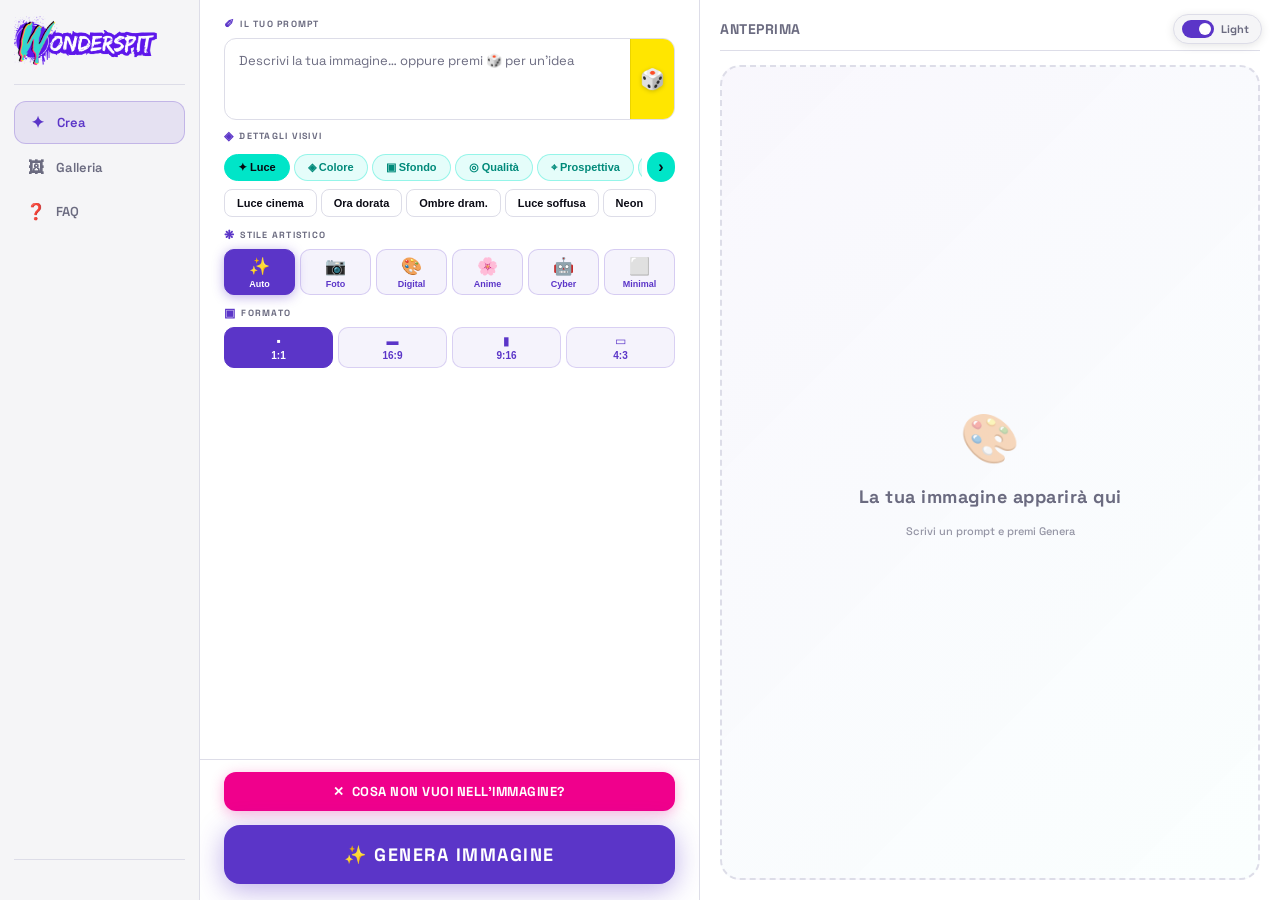
==== commit 983dcea4: "Add files via upload" ====
--- a/index.html
+++ b/index.html
@@ -90,28 +90,33 @@
 
 /* ── CONTROLS layout ── */
 #controls{width:500px;flex-shrink:0;display:flex;flex-direction:column;height:100svh;overflow:hidden;border-right:1px solid var(--border);}
-#controls-scroll{flex:1;overflow-y:auto;overflow-x:visible;padding:20px 24px 12px;display:flex;flex-direction:column;gap:14px;}
-#controls-scroll::-webkit-scrollbar{width:3px;}
-#controls-scroll::-webkit-scrollbar-thumb{background:var(--border);border-radius:2px;}
-#controls-footer{padding:16px 24px 20px;flex-shrink:0;border-top:1px solid var(--border);background:var(--bg);}
+#controls-scroll{flex:1;overflow:hidden;padding:16px 24px 8px;display:flex;flex-direction:column;gap:10px;min-height:0;}
+#controls-footer{padding:12px 24px 16px;flex-shrink:0;border-top:1px solid var(--border);background:var(--bg);}
 body.light #controls-footer{background:var(--bg);}
 .controls-spacer{display:none;}
 
-/* ── BOTTONE "COSA NON VUOI" — fucsia ── */
+/* Textarea prompt più compatta per stare nel layout fisso */
+#promptInput{flex:1;background:transparent;border:none;color:var(--text);font-size:13px;font-family:var(--font-body);padding:10px 10px 10px 14px;resize:none;line-height:1.5;height:68px;}
+#diceBtn{flex-shrink:0;width:44px;height:68px;background:#FFE600;border:none;border-left:1px solid rgba(0,0,0,.08);cursor:pointer;display:flex;align-items:center;justify-content:center;font-size:20px;transition:background .2s;}
+#diceBtn:hover{background:#f0d800;}
+#diceBtn .dice-icon{display:inline-block;filter:drop-shadow(0 1px 2px rgba(0,0,0,.2));}
+#diceBtn.rolling .dice-icon{animation:diceRoll .4s ease;}
+
+/* ── BOTTONE "COSA NON VUOI" — fucsia, secondario ── */
 .neg-toggle{
   width:100%;background:#F0008C;border:none;border-radius:12px;
   color:#fff;font-size:13px;font-weight:700;
-  cursor:pointer;padding:12px 16px;
+  cursor:pointer;padding:11px 16px;
   display:flex;align-items:center;justify-content:center;gap:7px;
-  font-family:var(--font-body);transition:all .15s;
-  letter-spacing:.3px;
+  font-family:'Space Grotesk',sans-serif;
+  transition:all .2s;letter-spacing:.5px;
   box-shadow:0 3px 14px rgba(240,0,140,.3);
+  margin-bottom:10px;
 }
 .neg-toggle:hover{background:#d4007c;box-shadow:0 5px 18px rgba(240,0,140,.4);}
-.neg-toggle-icon{font-size:16px;transition:transform .2s;line-height:1;}
-.neg-toggle.open .neg-toggle-icon{transform:rotate(45deg);}
-#negWrap{display:none;margin-top:8px;}
-#negWrap.open{display:block;}
+.neg-toggle.open{background:#d4007c;}
+.neg-toggle-icon{font-size:13px;line-height:1;flex-shrink:0;}
+#negWrap{margin-bottom:10px;}
 #negPrompt{width:100%;background:var(--surface);border:1.5px solid var(--border);border-radius:10px;color:var(--text);font-size:12px;font-family:var(--font-body);padding:9px 12px;resize:none;transition:border-color .2s;}
 #negPrompt:focus{outline:none;border-color:#F0008C;}
 #negPrompt::placeholder{color:var(--muted);}
@@ -150,7 +155,7 @@
   font-size:9px;font-weight:700;color:var(--muted);
   text-transform:uppercase;letter-spacing:.14em;
   display:flex;align-items:center;gap:5px;
-  margin-bottom:8px;
+  margin-bottom:6px;
 }
 .slabel-icon{font-size:12px;font-style:normal;color:var(--c-violet);}
 
@@ -214,8 +219,8 @@
   --ui-chip-bg:var(--surface);
   --ui-chip-active-bg:var(--c-violet);
 }
-.dv-wrap{flex-shrink:0;margin-top:16px;}
-.dv-label{font-size:9px;font-weight:700;color:var(--muted);text-transform:uppercase;letter-spacing:.14em;display:flex;align-items:center;gap:5px;margin-bottom:8px;}
+.dv-wrap{flex-shrink:0;margin-top:8px;}
+.dv-label{font-size:9px;font-weight:700;color:var(--muted);text-transform:uppercase;letter-spacing:.14em;display:flex;align-items:center;gap:5px;margin-bottom:6px;}
 .dv-label-icon{font-size:12px;color:var(--c-violet);}
 
 /* Tab row con scroll e frecce pill sx+dx */
@@ -238,7 +243,7 @@
 .dv-arrow.hidden{display:none;}
 
 /* Chip FIGLIO — rettangolare, testo tema, hover azzurro */
-.dv-chips{display:flex;flex-wrap:wrap;gap:6px;margin-top:10px;min-height:34px;}
+.dv-chips{display:flex;flex-wrap:wrap;gap:4px;margin-top:7px;min-height:28px;}
 .dv-chip{padding:5px 12px;background:var(--surface);border:1.5px solid var(--border);border-radius:8px;font-size:11px;font-weight:600;color:var(--text);cursor:pointer;transition:all .15s;user-select:none;}
 .dv-chip:hover{border-color:#00E5C8;background:rgba(0,229,200,.06);}
 .dv-chip.active{background:#00E5C8;border-color:#00E5C8;color:#080810;font-weight:700;}
@@ -254,30 +259,23 @@
 
 /* ── STYLES — viola per evidenziare importanza ── */
 .style-grid{display:grid;grid-template-columns:repeat(6,1fr);gap:5px;flex-shrink:0;}
-.style-btn{
-  padding:8px 3px 7px;
-  background:rgba(91,53,200,.08);
-  border:1.5px solid rgba(91,53,200,.25);
-  border-radius:10px;cursor:pointer;
-  display:flex;flex-direction:column;align-items:center;gap:3px;
-  transition:all .15s;
-}
+.style-btn{padding:6px 3px 5px;background:rgba(91,53,200,.08);border:1.5px solid rgba(91,53,200,.25);border-radius:10px;cursor:pointer;display:flex;flex-direction:column;align-items:center;gap:2px;transition:all .15s;}
 .style-btn:hover{border-color:var(--c-violet);background:rgba(91,53,200,.15);}
 .style-btn.active{background:var(--c-violet);border-color:var(--c-violet);box-shadow:0 2px 12px rgba(91,53,200,.4);}
 body.light .style-btn{background:rgba(91,53,200,.06);border-color:rgba(91,53,200,.2);}
 body.light .style-btn:hover{background:rgba(91,53,200,.12);}
 body.light .style-btn.active{background:var(--c-violet);border-color:var(--c-violet);}
-.style-emoji{font-size:18px;}
+.style-emoji{font-size:17px;}
 .style-label{font-size:9px;font-weight:700;color:var(--c-violet);}
 body.light .style-label{color:var(--c-violet);}
 .style-btn.active .style-label{color:#fff;}
 
 /* ── RATIO ── */
-.ratio-row{display:flex;gap:6px;flex-shrink:0;}
-.ratio-btn{flex:1;padding:7px 4px;background:rgba(91,53,200,.07);border:1.5px solid rgba(91,53,200,.2);border-radius:10px;cursor:pointer;display:flex;flex-direction:column;align-items:center;gap:3px;transition:all .15s;}
+.ratio-row{display:flex;gap:5px;flex-shrink:0;}
+.ratio-btn{flex:1;padding:6px 4px;background:rgba(91,53,200,.07);border:1.5px solid rgba(91,53,200,.2);border-radius:10px;cursor:pointer;display:flex;flex-direction:column;align-items:center;gap:2px;transition:all .15s;}
 .ratio-btn:hover{border-color:var(--c-violet);background:rgba(91,53,200,.14);}
 .ratio-btn.active{background:var(--c-violet);border-color:var(--c-violet);}
-.ratio-icon{font-size:13px;color:var(--c-violet);}
+.ratio-icon{font-size:12px;color:var(--c-violet);}
 .ratio-label{font-size:10px;font-weight:700;color:var(--c-violet);}
 .ratio-btn.active .ratio-icon,.ratio-btn.active .ratio-label{color:#fff;}
 body.light .ratio-btn{background:rgba(91,53,200,.06);border-color:rgba(91,53,200,.18);}
@@ -524,7 +522,7 @@
   #screen-gallery,#screen-pro{display:none;padding:20px 16px 160px;height:auto;overflow:visible;}
   #screen-gallery.active,#screen-pro.active{display:block;}
   #controls{width:100%!important;height:auto!important;overflow:visible!important;border-right:none!important;}
-  #controls-scroll{overflow:visible!important;padding:16px 16px 12px!important;gap:12px;}
+  #controls-scroll{overflow:visible!important;padding:14px 16px 8px!important;gap:10px;}
   #controls-footer{padding:8px 16px 160px!important;border-top:none!important;background:transparent!important;}
   #controls.tab-hidden{display:none!important;}
   #outputArea{display:none;flex-direction:column;border-radius:16px;margin:12px 16px 0;}
@@ -789,7 +787,7 @@
           <div class="a-title">Info sistema</div><div class="a-desc">Stato e manutenzione.</div>
           <div class="a-card">
             <!-- MODIFICA 02 — versione aggiornata a v2.7 -->
-            <div class="a-row"><div class="a-row-label">Versione</div><span style="color:var(--c-accent);font-weight:700;font-size:12px;">v3.5</span></div>
+            <div class="a-row"><div class="a-row-label">Versione</div><span style="color:var(--c-accent);font-weight:700;font-size:12px;">v3.8</span></div>
             <div class="a-row"><div class="a-row-label">API attiva</div><span id="infoActiveApi" style="color:var(--c-accent);font-weight:700;font-size:12px;">Pollinations AI</span></div>
             <div class="a-row"><div class="a-row-label">Tema</div><span id="infoTheme" style="color:#ccc;font-size:12px;">Dark</span></div>
             <div class="a-row"><div class="a-row-label">Immagini galleria</div><span id="infoGalleryCount" style="color:#ccc;font-size:12px;">0</span></div>
@@ -867,21 +865,17 @@
       <span class="slabel" id="formatoSlabel"><i class="slabel-icon">▣</i>Formato</span>
       <div class="ratio-row" id="ratioRow"></div>
     </div>
-
-    <!-- COSA NON VUOI — link espandibile -->
-    <div>
-      <button class="neg-toggle" id="negToggle" onclick="toggleNeg()">
-        <span class="neg-toggle-icon">+</span> Cosa non vuoi nella tua immagine?
-      </button>
-      <div id="negWrap">
+    </div><!-- /controls-scroll -->
+
+    <!-- FOOTER: Cosa non vuoi + Genera — sempre visibili -->
+    <div id="controls-footer">
+      <div id="negWrap" style="display:none;margin-bottom:10px;">
         <textarea id="negPrompt" rows="2" placeholder="es: sfondo confuso, troppi colori, persone…"></textarea>
         <div class="neg-hint">Descrivi cosa preferisci non vedere nell'immagine generata</div>
       </div>
-    </div>
-    </div><!-- /controls-scroll -->
-
-    <!-- GEN BUTTON — sempre visibile in fondo -->
-    <div id="controls-footer">
+      <button class="neg-toggle" id="negToggle" onclick="toggleNeg()">
+        <span class="neg-toggle-icon">✕</span> COSA NON VUOI NELL'IMMAGINE?
+      </button>
       <button id="genBtn" onclick="generateImage()">✨ GENERA IMMAGINE</button>
     </div>
   </div>
@@ -1385,8 +1379,9 @@
   const btn=document.getElementById('negToggle');
   const wrap=document.getElementById('negWrap');
   if(!btn||!wrap) return;
-  btn.classList.toggle('open');
-  wrap.classList.toggle('open');
+  const isOpen=btn.classList.toggle('open');
+  wrap.style.display=isOpen?'block':'none';
+  if(isOpen) document.getElementById('negPrompt')?.focus();
 }
 
 /* ── FAQ ── */
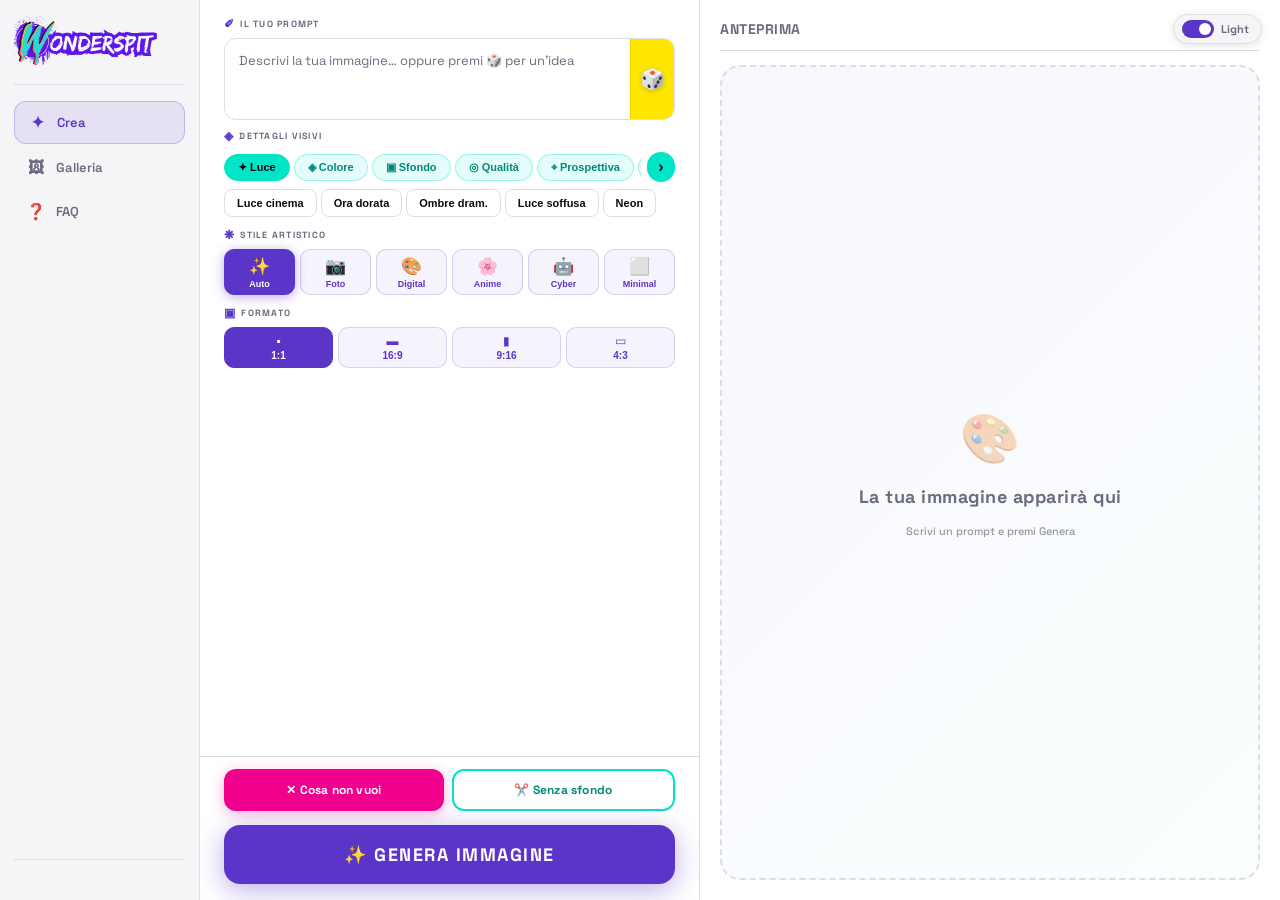
==== commit 071b9deb: "Add files via upload" ====
--- a/index.html
+++ b/index.html
@@ -102,20 +102,32 @@
 #diceBtn .dice-icon{display:inline-block;filter:drop-shadow(0 1px 2px rgba(0,0,0,.2));}
 #diceBtn.rolling .dice-icon{animation:diceRoll .4s ease;}
 
-/* ── BOTTONE "COSA NON VUOI" — fucsia, secondario ── */
+/* ── FOOTER PILLS — due bottoni affiancati ── */
+.footer-pills{display:flex;gap:8px;margin-bottom:10px;}
 .neg-toggle{
-  width:100%;background:#F0008C;border:none;border-radius:12px;
-  color:#fff;font-size:13px;font-weight:700;
-  cursor:pointer;padding:11px 16px;
-  display:flex;align-items:center;justify-content:center;gap:7px;
+  flex:1;background:#F0008C;border:none;border-radius:12px;
+  color:#fff;font-size:12px;font-weight:700;
+  cursor:pointer;padding:11px 8px;
+  display:flex;align-items:center;justify-content:center;gap:4px;
   font-family:'Space Grotesk',sans-serif;
-  transition:all .2s;letter-spacing:.5px;
+  transition:all .2s;letter-spacing:.2px;
   box-shadow:0 3px 14px rgba(240,0,140,.3);
-  margin-bottom:10px;
-}
-.neg-toggle:hover{background:#d4007c;box-shadow:0 5px 18px rgba(240,0,140,.4);}
+}
+.neg-toggle:hover{background:#d4007c;}
 .neg-toggle.open{background:#d4007c;}
-.neg-toggle-icon{font-size:13px;line-height:1;flex-shrink:0;}
+.transp-toggle{
+  flex:1;background:transparent;
+  border:2px solid #00E5C8;border-radius:12px;
+  color:#00E5C8;font-size:12px;font-weight:700;
+  cursor:pointer;padding:11px 8px;
+  display:flex;align-items:center;justify-content:center;gap:4px;
+  font-family:'Space Grotesk',sans-serif;
+  transition:all .2s;letter-spacing:.2px;
+}
+.transp-toggle:hover{background:rgba(0,229,200,.1);}
+.transp-toggle.on{background:#00E5C8;color:#080810;border-color:#00E5C8;}
+body.light .transp-toggle{color:#008a7a;border-color:#00E5C8;}
+body.light .transp-toggle.on{background:#00E5C8;color:#080810;}
 #negWrap{margin-bottom:10px;}
 #negPrompt{width:100%;background:var(--surface);border:1.5px solid var(--border);border-radius:10px;color:var(--text);font-size:12px;font-family:var(--font-body);padding:9px 12px;resize:none;transition:border-color .2s;}
 #negPrompt:focus{outline:none;border-color:#F0008C;}
@@ -787,7 +799,7 @@
           <div class="a-title">Info sistema</div><div class="a-desc">Stato e manutenzione.</div>
           <div class="a-card">
             <!-- MODIFICA 02 — versione aggiornata a v2.7 -->
-            <div class="a-row"><div class="a-row-label">Versione</div><span style="color:var(--c-accent);font-weight:700;font-size:12px;">v3.8</span></div>
+            <div class="a-row"><div class="a-row-label">Versione</div><span style="color:var(--c-accent);font-weight:700;font-size:12px;">v4.4</span></div>
             <div class="a-row"><div class="a-row-label">API attiva</div><span id="infoActiveApi" style="color:var(--c-accent);font-weight:700;font-size:12px;">Pollinations AI</span></div>
             <div class="a-row"><div class="a-row-label">Tema</div><span id="infoTheme" style="color:#ccc;font-size:12px;">Dark</span></div>
             <div class="a-row"><div class="a-row-label">Immagini galleria</div><span id="infoGalleryCount" style="color:#ccc;font-size:12px;">0</span></div>
@@ -867,15 +879,20 @@
     </div>
     </div><!-- /controls-scroll -->
 
-    <!-- FOOTER: Cosa non vuoi + Genera — sempre visibili -->
+    <!-- FOOTER: due pill + Genera — sempre visibili -->
     <div id="controls-footer">
       <div id="negWrap" style="display:none;margin-bottom:10px;">
         <textarea id="negPrompt" rows="2" placeholder="es: sfondo confuso, troppi colori, persone…"></textarea>
         <div class="neg-hint">Descrivi cosa preferisci non vedere nell'immagine generata</div>
       </div>
-      <button class="neg-toggle" id="negToggle" onclick="toggleNeg()">
-        <span class="neg-toggle-icon">✕</span> COSA NON VUOI NELL'IMMAGINE?
-      </button>
+      <div class="footer-pills">
+        <button class="neg-toggle" id="negToggle" onclick="toggleNeg()">
+          ✕ Cosa non vuoi
+        </button>
+        <button class="transp-toggle" id="transpToggle" onclick="toggleTransp()">
+          ✂️ Senza sfondo
+        </button>
+      </div>
       <button id="genBtn" onclick="generateImage()">✨ GENERA IMMAGINE</button>
     </div>
   </div>
@@ -993,7 +1010,6 @@
   ]},
   {id:'sfondo',label:'Sfondo',icon:'▣',active:true,tags:[
     {icon:'□',label:'Bianco',prompt:'white background, clean background, isolated',active:true},
-    {icon:'▨',label:'Trasparente',prompt:'transparent background, no background',active:true},
     {icon:'◎',label:'Sfocato',prompt:'depth of field, bokeh background blur',active:true},
   ]},
   {id:'qualita',label:'Qualità',icon:'◎',active:true,tags:[
@@ -1091,7 +1107,7 @@
   {name:'Neon Caldo',c:{accent:'#FFE600',accent2:'#F0008C',violet:'#5B35C8'}},
 ];
 
-const ST={style:'',ratio:'1:1',enhance:true,safe:true,gallery:[],currentUrl:'',currentPrompt:'',currentStyle:'',lastGenTime:0,busy:false,theme:'light',activeApi:'pollinations',cooldown:16000,timeout:80000};
+const ST={style:'',ratio:'1:1',enhance:true,safe:true,transpOn:false,gallery:[],currentUrl:'',currentPrompt:'',currentStyle:'',lastGenTime:0,busy:false,theme:'light',activeApi:'pollinations',cooldown:16000,timeout:80000};
 let STYLES=[],CATS=[],currentCatId=null,adminLoggedIn=false,currentAdminUser=null,lpTimer=null;
 const isMobile=()=>window.innerWidth<1024;
 
@@ -1384,6 +1400,15 @@
   if(isOpen) document.getElementById('negPrompt')?.focus();
 }
 
+/* ── TOGGLE SENZA SFONDO ── */
+function toggleTransp(){
+  const btn=document.getElementById('transpToggle');
+  if(!btn) return;
+  ST.transpOn=!ST.transpOn;
+  btn.classList.toggle('on',ST.transpOn);
+  btn.textContent=ST.transpOn?'✂️ Senza sfondo ✓':'✂️ Senza sfondo';
+}
+
 /* ── FAQ ── */
 let FAQS=[];
 function loadFaqs(){const s=localStorage.getItem('ig_faqs');FAQS=s?JSON.parse(s):JSON.parse(JSON.stringify(DEFAULT_FAQ_DATA));}
@@ -1618,12 +1643,14 @@
   const prompt=document.getElementById('promptInput').value.trim();
   const tags=getActiveTagsPrompt();
   const ratio=RATIOS.find(r=>r.id===ST.ratio);
-  const full=prompt+(ST.style?', '+ST.style:'')+(tags?', '+tags:'');
-  const seedEl=document.getElementById('seedInput');
-  const seed=seedEl&&seedEl.value?seedEl.value:Math.floor(Math.random()*999999);
   const neg=document.getElementById('negPrompt');
-  const p=new URLSearchParams({width:ratio.w,height:ratio.h,model,nologo:'true',enhance:ST.enhance?'true':'false',safe:ST.safe?'true':'false',seed});
-  if(neg&&neg.value.trim()) p.append('negative',neg.value.trim());
+  const negVal=neg&&neg.value.trim()?neg.value.trim():'';
+  const negInPrompt=negVal?`, avoid: ${negVal}, no ${negVal}`:'';
+  const transpInPrompt=ST.transpOn?', transparent background, no background, isolated subject, clean edges, no outline, no border':'';
+  const full=prompt+(ST.style?', '+ST.style:'')+(tags?', '+tags:'')+transpInPrompt+negInPrompt;
+  const seed=Math.floor(Math.random()*999999);
+  const enhanceVal=(negVal||ST.transpOn)?'false':(ST.enhance?'true':'false');
+  const p=new URLSearchParams({width:ratio.w,height:ratio.h,model,nologo:'true',enhance:enhanceVal,safe:ST.safe?'true':'false',seed});
   return `https://image.pollinations.ai/prompt/${encodeURIComponent(full)}?${p}`;
 }
 function tryLoad(url){return new Promise((res,rej)=>{const t=setTimeout(()=>rej('timeout'),ST.timeout);const img=new Image();img.onload=()=>{clearTimeout(t);res(url);};img.onerror=()=>{clearTimeout(t);rej('error');};img.src=url;});}
@@ -1669,7 +1696,15 @@
 }
 async function resetAndRetry(){ST.lastGenTime=0;document.getElementById('spinnerBox').innerHTML=`<div class="big-spin"></div><div id="spinnerMsg">Riconnessione…</div>`;document.getElementById('generatedImg').style.display='none';document.getElementById('imgActions').classList.remove('visible');await generateImage();}
 
-/* ── MODIFICA ── */
+/* ── RIMUOVI SFONDO ── */
+async function removeBackground(){
+  if(ST.busy) return;
+  if(!ST.currentPrompt) return;
+  const extra='transparent background, no background, isolated object on white, clean cutout, product photo style';
+  await generateModifica(ST.currentPrompt, ST.currentStyle, extra);
+}
+
+
 function toggleModifica(){
   const p=document.getElementById('modificaPanel');
   p.classList.toggle('open');
